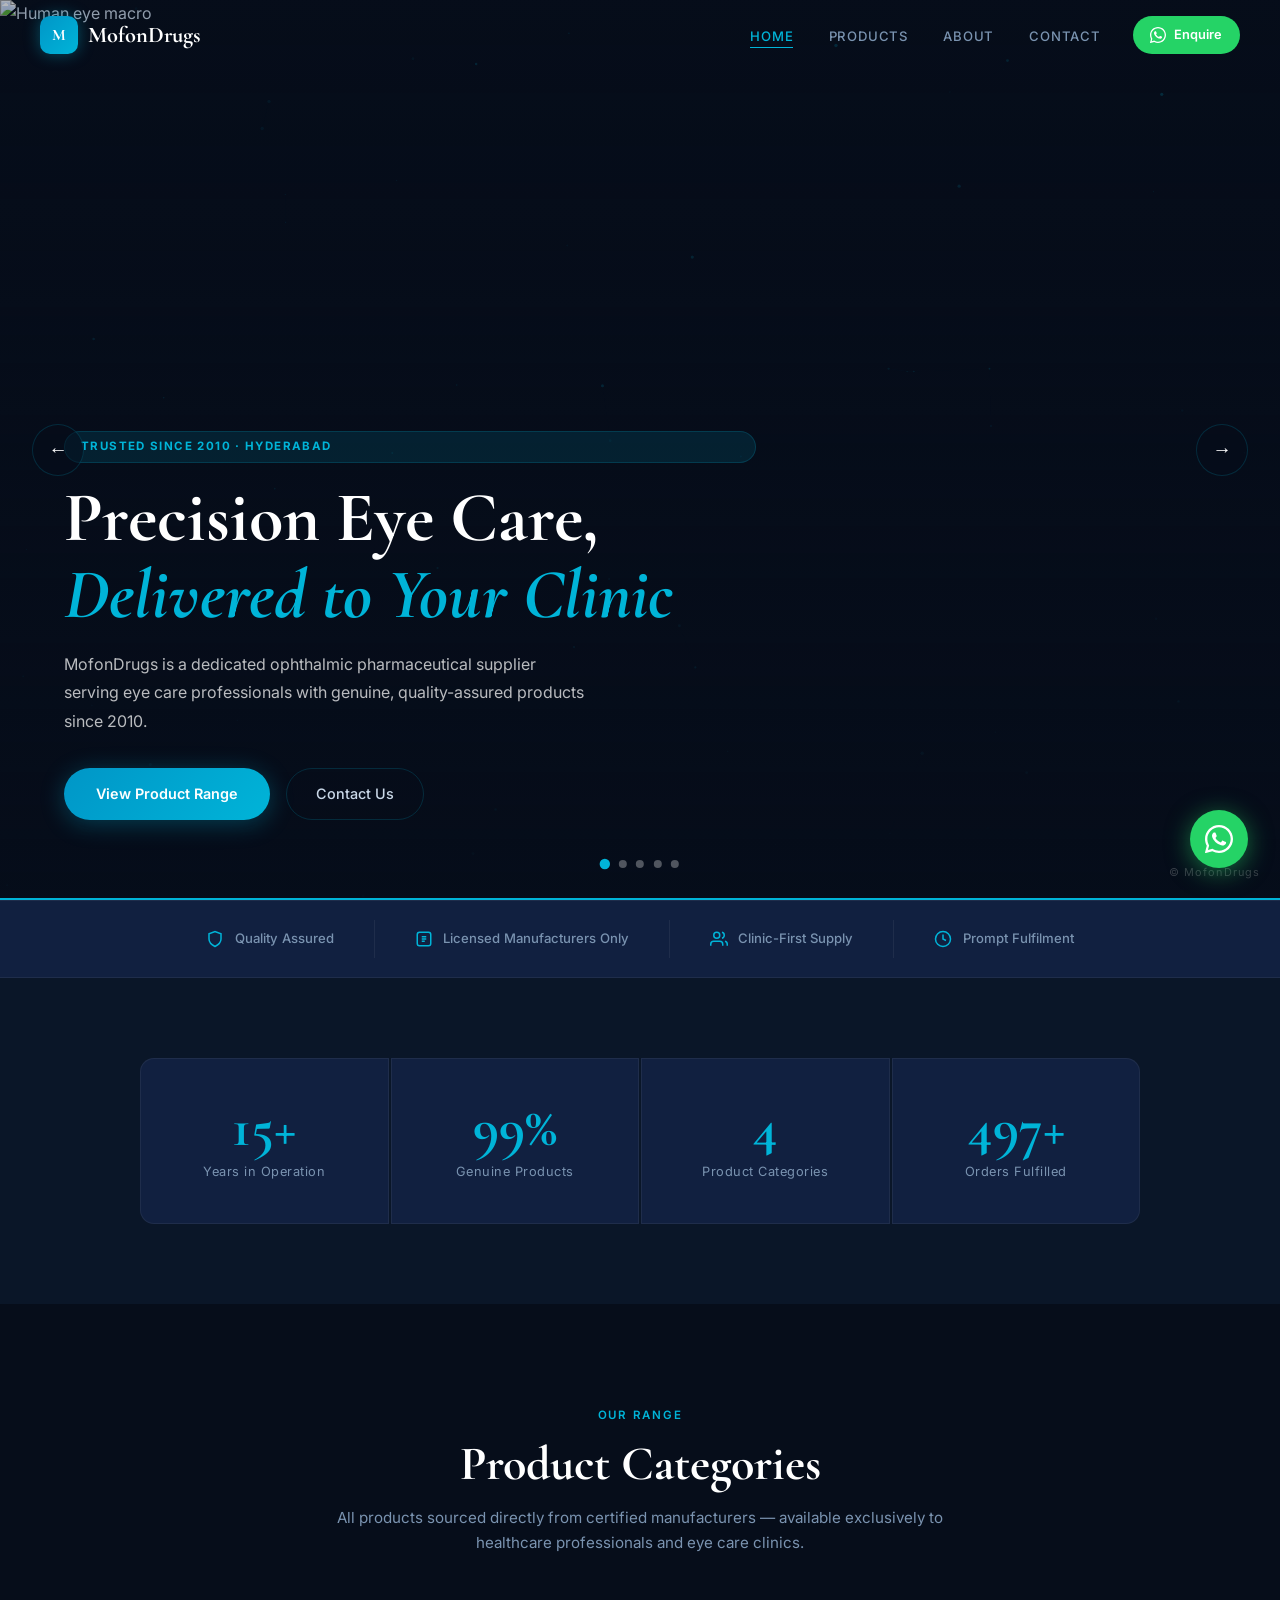
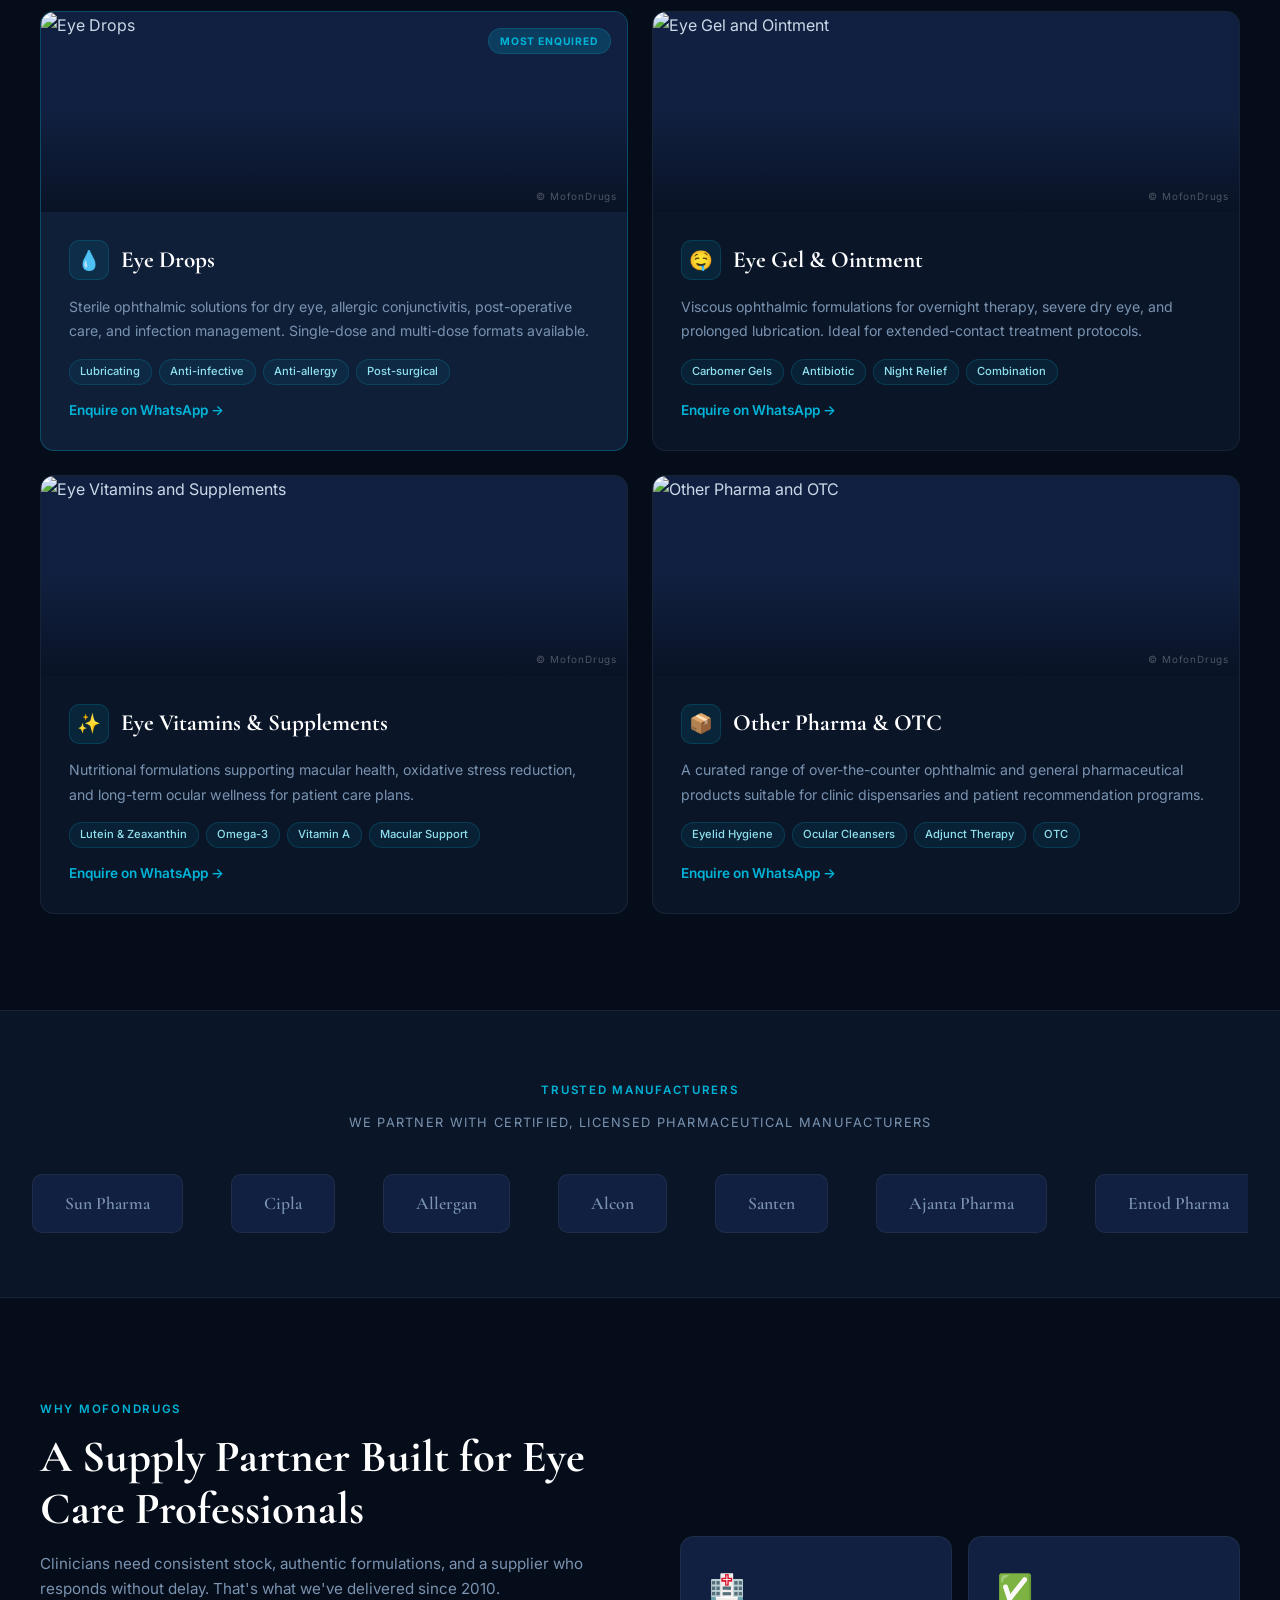
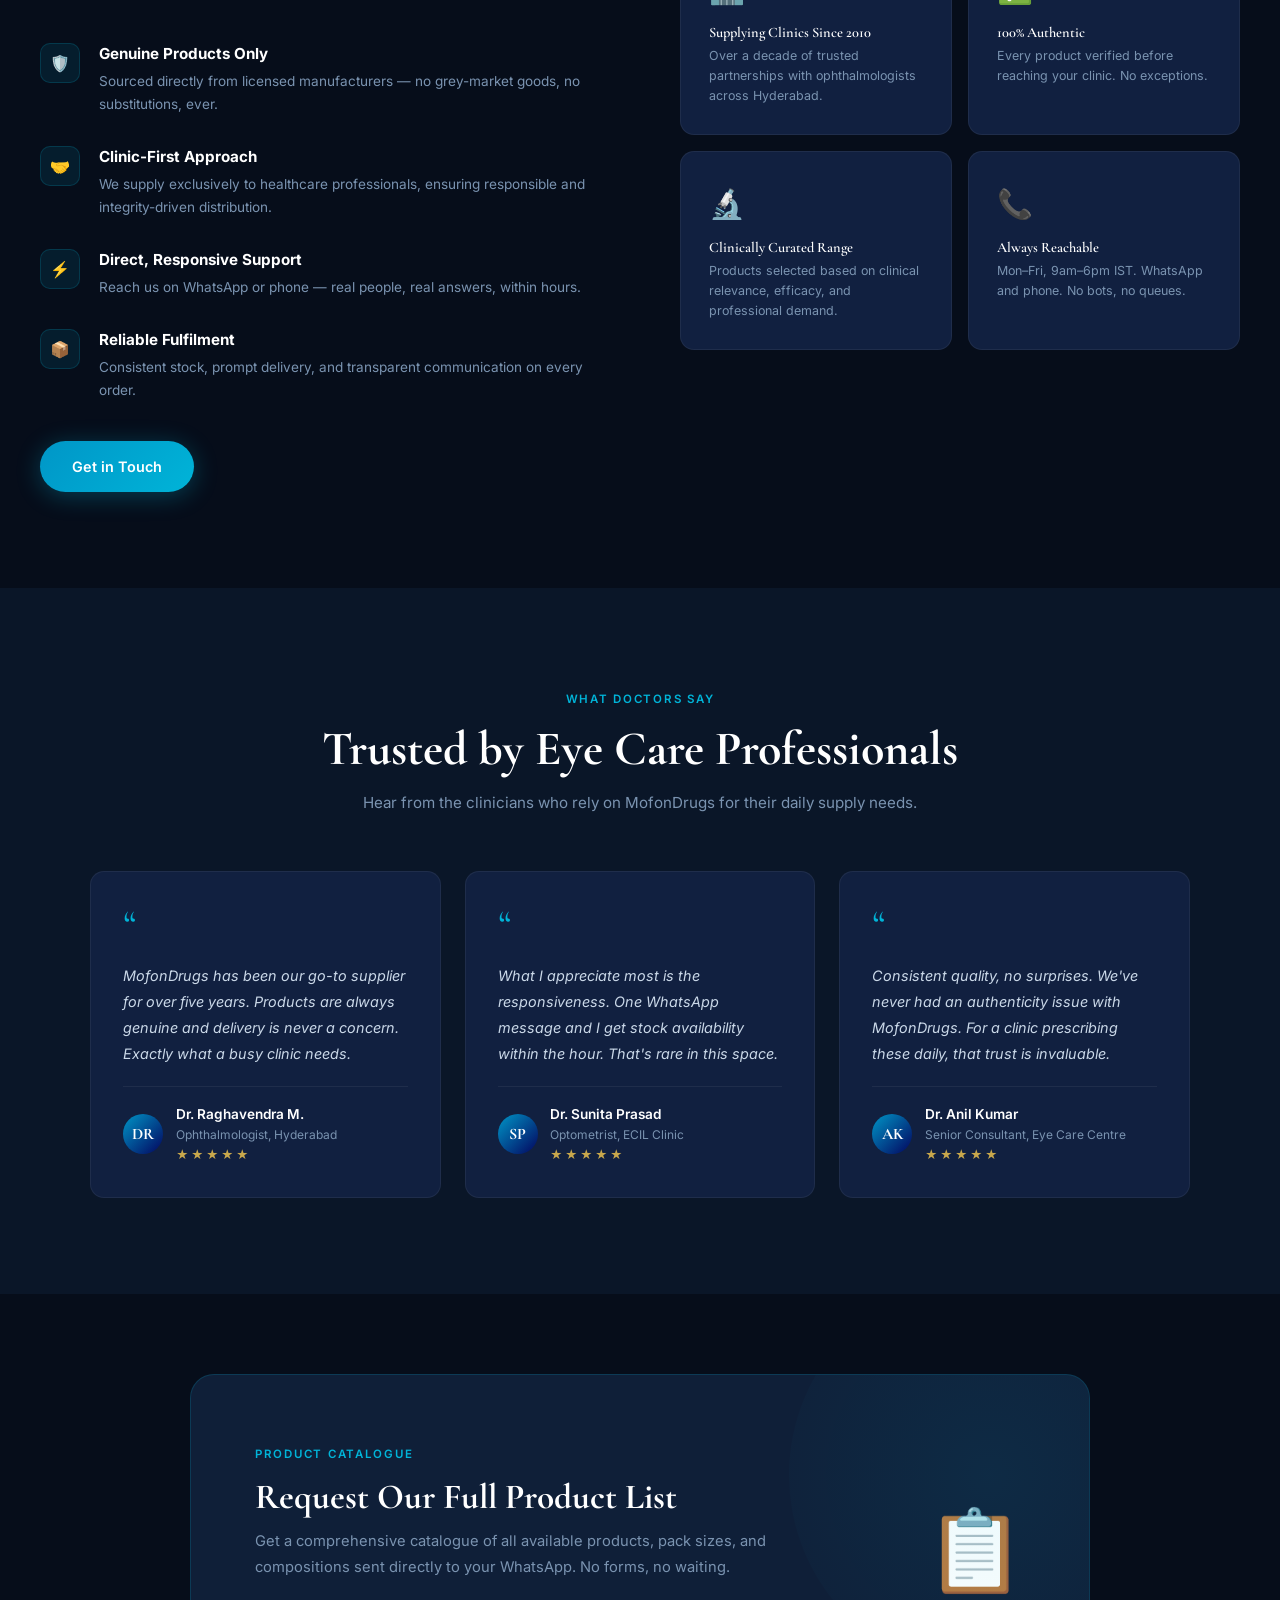
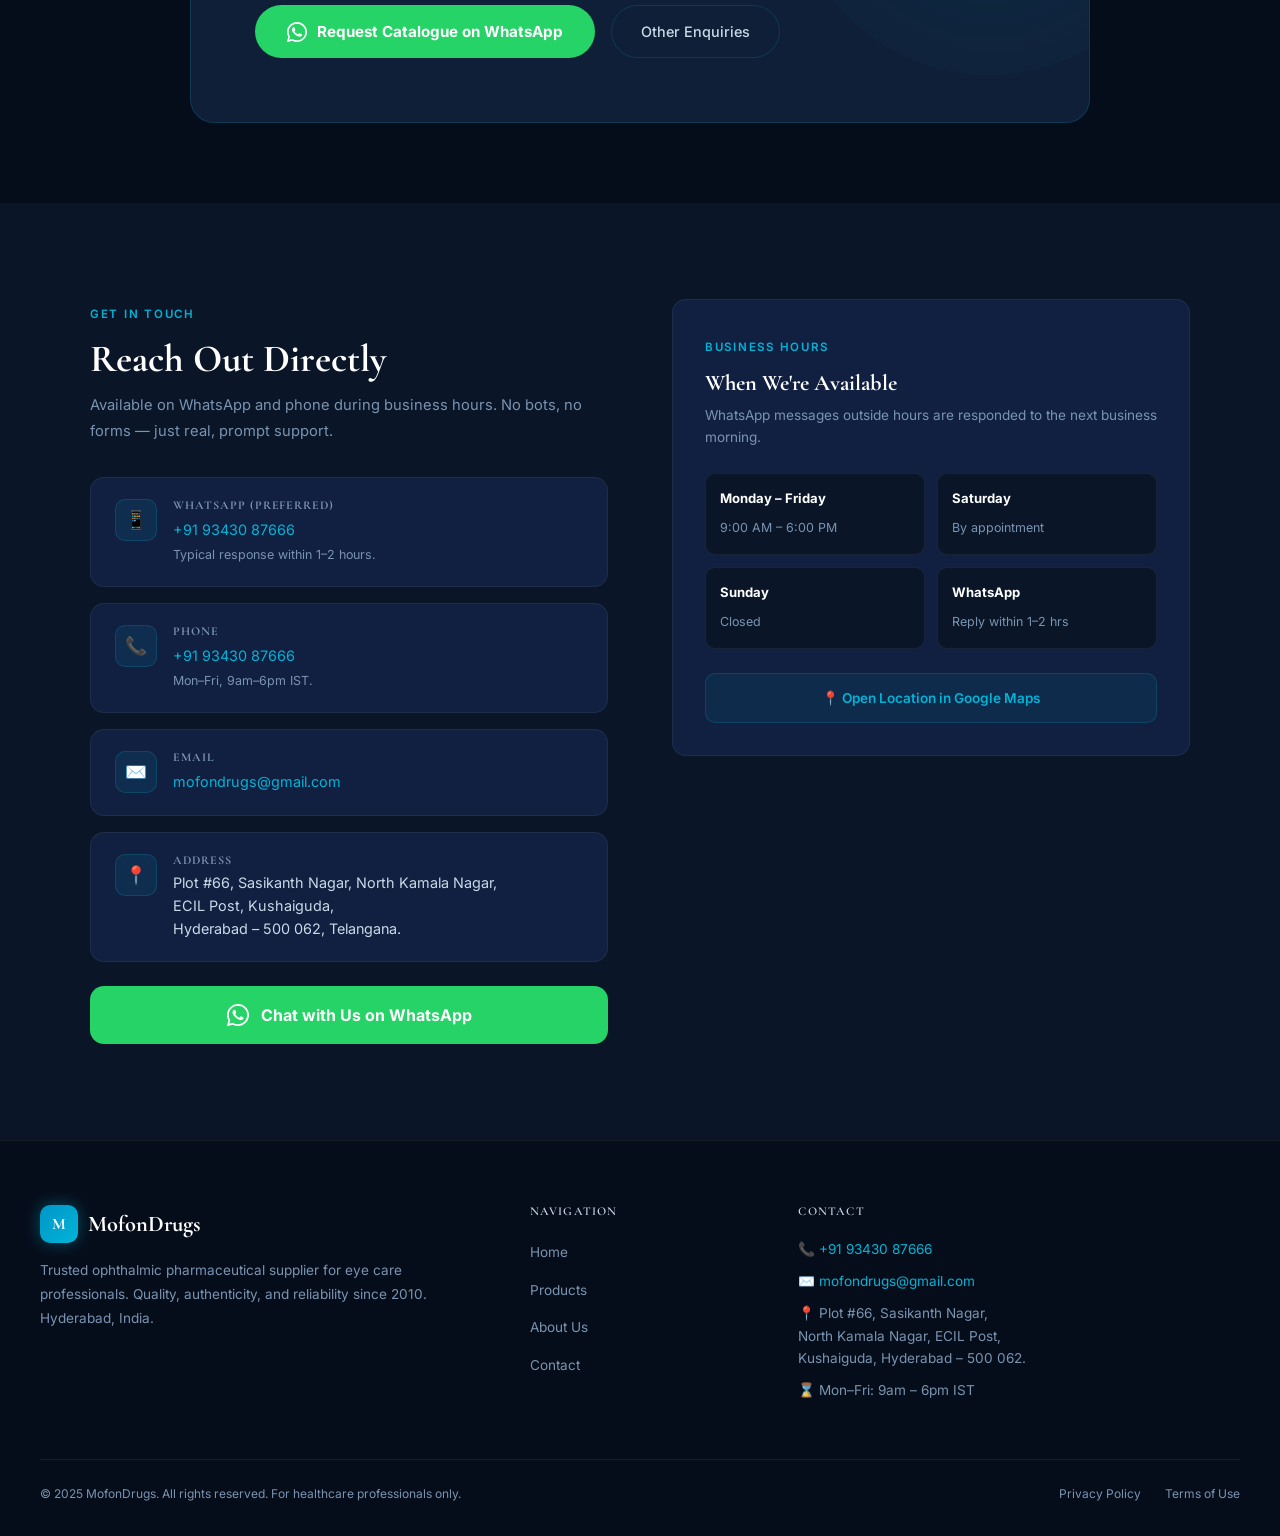
==== index.html @ 8c05f887 "Update index.html" ====
<!DOCTYPE html>
<html lang="en">
<head>
  <meta charset="UTF-8" />
  <meta name="viewport" content="width=device-width, initial-scale=1.0" />
  <meta name="description" content="MofonDrugs – Trusted pharmaceutical supply partner for ophthalmologists and eye care clinics. Eye drops, gels, vitamins & OTC. Hyderabad, India." />
  <meta property="og:title" content="MofonDrugs – Eye Care Pharmaceutical Supplier" />
  <meta property="og:description" content="Trusted supply partner for eye care professionals since 2010. Hyderabad, India." />
  <title>MofonDrugs – Eye Care Pharmaceutical Supplier</title>
  <link rel="preconnect" href="https://fonts.googleapis.com" />
  <link href="https://fonts.googleapis.com/css2?family=Cormorant+Garamond:ital,wght@0,400;0,600;0,700;1,400;1,600&family=Inter:wght@300;400;500;600&display=swap" rel="stylesheet" />
  <style>
    *,*::before,*::after{box-sizing:border-box;margin:0;padding:0}
    :root{
      --bg:#060d1a;--bg2:#0a1628;--bg3:#0f1f38;--surface:#112040;
      --border:rgba(0,180,216,0.18);--border2:rgba(255,255,255,0.06);
      --teal:#00B4D8;--teal2:#0096C7;--aqua:#90E0EF;--gold:#C9A84C;
      --white:#ffffff;--off:#cad8e8;--muted:#7a93b0;--wa:#25D366;--r:14px;
      --glow:0 0 40px rgba(0,180,216,0.18);
    }
    html{scroll-behavior:smooth}
    body{font-family:'Inter',sans-serif;background:var(--bg);color:var(--off);line-height:1.65;overflow-x:hidden;-webkit-user-select:none;-moz-user-select:none;user-select:none}
    h1,h2,h3,h4{font-family:'Cormorant Garamond',serif;line-height:1.15}
    a{text-decoration:none;color:inherit}
    ul{list-style:none}
    img{max-width:100%;display:block;-webkit-user-drag:none;pointer-events:none}
    a,button{pointer-events:auto}

    /* PARTICLES */
    #particles{position:fixed;inset:0;z-index:0;pointer-events:none;opacity:0.45}

    /* NAVBAR */
    .navbar{position:fixed;top:0;left:0;right:0;z-index:100;padding:1rem 2rem;transition:background .4s,border-color .4s}
    .navbar.scrolled{background:rgba(6,13,26,0.94);backdrop-filter:blur(18px);border-bottom:1px solid var(--border)}
    .nav-inner{max-width:1200px;margin:0 auto;display:flex;align-items:center;gap:2rem}
    .logo{display:flex;align-items:center;gap:0.6rem;font-family:'Cormorant Garamond',serif;font-size:1.4rem;font-weight:700;color:var(--white)}
    .logo-mark{width:38px;height:38px;border-radius:10px;background:linear-gradient(135deg,var(--teal2),var(--teal));display:flex;align-items:center;justify-content:center;font-size:1rem;font-weight:700;color:white;box-shadow:0 0 16px rgba(0,180,216,0.4)}
    .nav-links{display:flex;gap:2.2rem;margin-left:auto}
    .nav-links a{font-size:0.82rem;font-weight:500;color:var(--muted);letter-spacing:0.06em;text-transform:uppercase;transition:color .2s;position:relative}
    .nav-links a:hover,.nav-links a.active{color:var(--teal)}
    .nav-links a.active::after{content:'';position:absolute;bottom:-4px;left:0;right:0;height:1px;background:var(--teal)}
    .btn-wa-nav{display:flex;align-items:center;gap:0.5rem;background:var(--wa);color:white;padding:0.5rem 1.1rem;border-radius:50px;font-size:0.8rem;font-weight:600;transition:transform .2s,box-shadow .2s;white-space:nowrap}
    .btn-wa-nav:hover{transform:translateY(-1px);box-shadow:0 4px 16px rgba(37,211,102,0.4)}
    .hamburger{display:none;flex-direction:column;gap:5px;background:none;border:none;cursor:pointer;margin-left:auto}
    .hamburger span{display:block;width:24px;height:1.5px;background:var(--off);transition:.3s}
    .mobile-nav{display:none;position:fixed;inset:0;z-index:99;background:rgba(6,13,26,0.98);backdrop-filter:blur(20px);flex-direction:column;align-items:center;justify-content:center;gap:2.5rem}
    .mobile-nav.open{display:flex}
    .mobile-nav a{font-family:'Cormorant Garamond',serif;font-size:2rem;color:var(--white)}
    .mobile-nav .close-btn{position:absolute;top:1.5rem;right:2rem;font-size:2rem;color:var(--muted);background:none;border:none;cursor:pointer}

    /* CAROUSEL */
    .carousel{position:relative;width:100%;height:100vh;overflow:hidden;z-index:1}
    .carousel-track{display:flex;height:100%;transition:transform 1s cubic-bezier(0.77,0,0.18,1)}
    .carousel-slide{flex:0 0 100%;height:100%;position:relative}
    .carousel-slide img{width:100%;height:100%;object-fit:cover;-webkit-user-drag:none;pointer-events:none;transform:scale(1.08);transition:transform 8s ease}
    .carousel-slide.active img{transform:scale(1)}
    .carousel-slide::after{content:'';position:absolute;inset:0;background:linear-gradient(to bottom,rgba(6,13,26,0.3) 0%,rgba(6,13,26,0.1) 30%,rgba(6,13,26,0.55) 65%,rgba(6,13,26,0.92) 100%)}
    .carousel-slide::before{content:'© MofonDrugs';position:absolute;bottom:18px;right:20px;z-index:3;font-size:0.68rem;color:rgba(255,255,255,0.2);letter-spacing:0.1em;pointer-events:none}
    .slide-content{position:absolute;inset:0;z-index:2;display:flex;flex-direction:column;justify-content:flex-end;padding:5rem 4rem;max-width:820px}
    .slide-tag{display:inline-block;background:rgba(0,180,216,0.12);border:1px solid var(--border);color:var(--teal);font-size:0.72rem;font-weight:700;padding:0.35rem 1rem;border-radius:50px;letter-spacing:0.12em;text-transform:uppercase;margin-bottom:1rem;opacity:0;transform:translateY(20px);transition:opacity .6s .2s ease,transform .6s .2s ease}
    .slide-title{font-family:'Cormorant Garamond',serif;font-size:clamp(2.4rem,5.5vw,4.5rem);color:var(--white);line-height:1.1;margin-bottom:1rem;opacity:0;transform:translateY(24px);transition:opacity .7s .35s ease,transform .7s .35s ease}
    .slide-title em{color:var(--teal);font-style:italic}
    .slide-sub{font-size:1rem;color:rgba(255,255,255,0.72);max-width:520px;line-height:1.8;margin-bottom:2rem;opacity:0;transform:translateY(20px);transition:opacity .7s .5s ease,transform .7s .5s ease}
    .slide-actions{display:flex;gap:1rem;flex-wrap:wrap;opacity:0;transform:translateY(16px);transition:opacity .6s .65s ease,transform .6s .65s ease}
    .carousel-slide.active .slide-tag,.carousel-slide.active .slide-title,.carousel-slide.active .slide-sub,.carousel-slide.active .slide-actions{opacity:1;transform:translateY(0)}
    .carousel-prev,.carousel-next{position:absolute;top:50%;z-index:10;transform:translateY(-50%);width:52px;height:52px;border-radius:50%;background:rgba(6,13,26,0.5);border:1px solid var(--border);color:white;font-size:1.2rem;cursor:pointer;display:flex;align-items:center;justify-content:center;transition:background .2s,border-color .2s}
    .carousel-prev{left:2rem}.carousel-next{right:2rem}
    .carousel-prev:hover,.carousel-next:hover{background:rgba(0,180,216,0.2);border-color:var(--teal)}
    .carousel-dots{position:absolute;bottom:2rem;left:50%;z-index:10;transform:translateX(-50%);display:flex;gap:0.6rem}
    .dot{width:8px;height:8px;border-radius:50%;background:rgba(255,255,255,0.3);border:none;cursor:pointer;transition:background .3s,transform .3s}
    .dot.active{background:var(--teal);transform:scale(1.3)}
    .carousel-progress{position:absolute;bottom:0;left:0;z-index:10;height:2px;background:var(--teal);width:0%}

    /* SHARED */
    section{position:relative;z-index:1}
    .section-tag{display:inline-block;font-size:0.72rem;font-weight:600;letter-spacing:0.15em;text-transform:uppercase;color:var(--teal);margin-bottom:0.8rem}
    .section-header{text-align:center;max-width:640px;margin:0 auto 3.5rem}
    .section-header h2{font-size:clamp(2rem,4vw,3rem);color:var(--white);margin-bottom:0.8rem}
    .section-header p{color:var(--muted);font-size:0.95rem}
    .btn-primary{display:inline-flex;align-items:center;gap:0.5rem;background:linear-gradient(135deg,var(--teal2),var(--teal));color:white;padding:0.85rem 2rem;border-radius:50px;font-weight:600;font-size:0.9rem;transition:transform .2s,box-shadow .2s;box-shadow:0 4px 24px rgba(0,180,216,0.3)}
    .btn-primary:hover{transform:translateY(-2px);box-shadow:0 8px 32px rgba(0,180,216,0.5)}
    .btn-outline{display:inline-flex;align-items:center;gap:0.5rem;border:1px solid var(--border);color:var(--off);padding:0.82rem 1.8rem;border-radius:50px;font-weight:500;font-size:0.9rem;transition:border-color .2s,color .2s,background .2s}
    .btn-outline:hover{border-color:var(--teal);color:var(--teal);background:rgba(0,180,216,0.05)}

    /* TRUST STRIP */
    .trust-strip{background:var(--surface);border-top:1px solid var(--border2);border-bottom:1px solid var(--border2);padding:1.2rem 2rem;display:flex;flex-wrap:wrap;justify-content:center;position:relative;z-index:2}
    .trust-item{display:flex;align-items:center;gap:0.65rem;color:var(--muted);font-size:0.82rem;font-weight:500;padding:0.5rem 2.5rem;border-right:1px solid var(--border2);transition:color .2s}
    .trust-item:last-child{border-right:none}
    .trust-item svg{color:var(--teal);flex-shrink:0}
    .trust-item:hover{color:var(--off)}

    /* STATS */
    .stats-section{padding:5rem 2rem;background:var(--bg2)}
    .stats-inner{max-width:1000px;margin:0 auto;display:grid;grid-template-columns:repeat(4,1fr);gap:2px}
    .stat-card{background:var(--surface);padding:2.5rem 2rem;text-align:center;border:1px solid var(--border2);position:relative;overflow:hidden;transition:border-color .3s}
    .stat-card:first-child{border-radius:var(--r) 0 0 var(--r)}.stat-card:last-child{border-radius:0 var(--r) var(--r) 0}
    .stat-card::before{content:'';position:absolute;top:0;left:0;right:0;height:2px;background:linear-gradient(90deg,transparent,var(--teal),transparent);opacity:0;transition:opacity .3s}
    .stat-card:hover{border-color:var(--border)}.stat-card:hover::before{opacity:1}
    .stat-num{font-family:'Cormorant Garamond',serif;font-size:3.5rem;font-weight:700;color:var(--white);line-height:1;margin-bottom:0.4rem}
    .stat-num span{color:var(--teal)}
    .stat-lbl{font-size:0.8rem;color:var(--muted);letter-spacing:0.04em}

    /* PRODUCTS */
    .products-section{padding:6rem 2rem;background:var(--bg)}
    .products-grid{max-width:1200px;margin:0 auto;display:grid;grid-template-columns:repeat(2,1fr);gap:1.5rem}
    .product-card{background:var(--bg2);border:1px solid var(--border2);border-radius:var(--r);overflow:hidden;display:flex;flex-direction:column;position:relative;transition:border-color .3s,transform .3s,box-shadow .3s}
    .product-card::before{content:'';position:absolute;top:0;left:0;right:0;height:1px;background:linear-gradient(90deg,transparent,var(--teal),transparent);opacity:0;transition:opacity .3s;z-index:1}
    .product-card:hover{border-color:var(--border);transform:translateY(-5px);box-shadow:0 24px 64px rgba(0,0,0,0.5),var(--glow)}
    .product-card:hover::before{opacity:1}
    .product-card.featured{border-color:rgba(0,180,216,0.3);background:var(--bg3)}
    .product-img-wrap{position:relative;width:100%;height:200px;overflow:hidden;background:var(--surface)}
    .product-img-wrap img{width:100%;height:100%;object-fit:cover;transition:transform .5s ease;pointer-events:none;-webkit-user-drag:none}
    .product-card:hover .product-img-wrap img{transform:scale(1.06)}
    .product-img-wrap::after{content:'© MofonDrugs';position:absolute;bottom:8px;right:10px;font-size:0.62rem;color:rgba(255,255,255,0.28);letter-spacing:0.08em;pointer-events:none;z-index:2}
    .product-img-overlay{position:absolute;inset:0;background:linear-gradient(to bottom,transparent 50%,rgba(6,13,26,0.7) 100%);z-index:1}
    .featured-badge{position:absolute;top:1rem;right:1rem;z-index:3;background:rgba(0,180,216,0.2);border:1px solid var(--border);color:var(--teal);font-size:0.65rem;font-weight:700;padding:0.2rem 0.7rem;border-radius:50px;letter-spacing:0.08em;text-transform:uppercase}
    .product-body{padding:1.75rem;display:flex;flex-direction:column;gap:0.9rem;flex:1}
    .product-icon-row{display:flex;align-items:center;gap:0.75rem}
    .product-icon{width:40px;height:40px;border-radius:10px;display:flex;align-items:center;justify-content:center;font-size:1.2rem;background:rgba(0,180,216,0.1);border:1px solid var(--border)}
    .product-card h3{font-size:1.45rem;color:var(--white)}
    .product-body>p{font-size:0.88rem;color:var(--muted);line-height:1.75}
    .product-tags{display:flex;flex-wrap:wrap;gap:0.45rem}
    .tag{background:rgba(0,180,216,0.07);border:1px solid var(--border);color:var(--aqua);font-size:0.7rem;font-weight:500;padding:0.18rem 0.65rem;border-radius:50px}
    .card-cta{display:inline-flex;align-items:center;gap:0.4rem;margin-top:auto;color:var(--teal);font-size:0.85rem;font-weight:600;transition:gap .2s,color .2s}
    .card-cta:hover{gap:0.75rem;color:var(--aqua)}

    /* BRANDS */
    .brands-section{padding:4rem 2rem;background:var(--bg2);border-top:1px solid var(--border2);border-bottom:1px solid var(--border2);overflow:hidden}
    .brands-header{text-align:center;margin-bottom:2.5rem}
    .brands-header p{font-size:0.8rem;color:var(--muted);letter-spacing:0.1em;text-transform:uppercase}
    .brands-track-wrap{overflow:hidden}
    .brands-track{display:flex;gap:3rem;align-items:center;animation:scrollBrands 24s linear infinite;width:max-content}
    .brands-track:hover{animation-play-state:paused}
    .brand-item{background:var(--surface);border:1px solid var(--border2);border-radius:10px;padding:0.9rem 2rem;font-family:'Cormorant Garamond',serif;font-size:1.1rem;font-weight:600;color:var(--muted);white-space:nowrap;transition:color .3s,border-color .3s}
    .brand-item:hover{color:var(--teal);border-color:var(--border)}

    /* WHY */
    .why-section{padding:6rem 2rem;background:var(--bg)}
    .why-inner{max-width:1200px;margin:0 auto;display:grid;grid-template-columns:1fr 1fr;gap:5rem;align-items:center}
    .why-text h2{font-size:clamp(2rem,3.5vw,2.8rem);color:var(--white);margin-bottom:1rem}
    .why-text>p{color:var(--muted);margin-bottom:2.5rem;font-size:0.95rem}
    .why-list{display:flex;flex-direction:column;gap:1.8rem;margin-bottom:2.5rem}
    .why-item{display:flex;gap:1.2rem;align-items:flex-start}
    .why-icon{width:40px;height:40px;border-radius:10px;background:rgba(0,180,216,0.1);border:1px solid var(--border);display:flex;align-items:center;justify-content:center;font-size:1rem;flex-shrink:0;margin-top:2px}
    .why-item strong{display:block;color:var(--white);margin-bottom:0.25rem;font-size:0.95rem}
    .why-item p{font-size:0.85rem;color:var(--muted)}
    .why-visual{display:grid;grid-template-columns:1fr 1fr;gap:1rem}
    .wv-card{background:var(--surface);border:1px solid var(--border2);border-radius:var(--r);padding:1.75rem;transition:border-color .3s,transform .3s}
    .wv-card:hover{border-color:var(--border);transform:translateY(-3px)}
    .wv-card .wv-icon{font-size:1.8rem;margin-bottom:0.75rem}
    .wv-card h4{font-size:0.9rem;color:var(--white);margin-bottom:0.3rem;font-weight:600}
    .wv-card p{font-size:0.78rem;color:var(--muted);line-height:1.6}

    /* TESTIMONIALS */
    .testimonials-section{padding:6rem 2rem;background:var(--bg2)}
    .testimonials-grid{max-width:1100px;margin:0 auto;display:grid;grid-template-columns:repeat(3,1fr);gap:1.5rem}
    .testi-card{background:var(--surface);border:1px solid var(--border2);border-radius:var(--r);padding:2rem;display:flex;flex-direction:column;gap:1.2rem;transition:border-color .3s,transform .3s}
    .testi-card:hover{border-color:var(--border);transform:translateY(-4px)}
    .testi-quote{font-size:2.5rem;color:var(--teal);line-height:1;font-family:'Cormorant Garamond',serif}
    .testi-text{font-size:0.9rem;color:var(--off);line-height:1.8;font-style:italic;flex:1}
    .testi-author{display:flex;align-items:center;gap:0.8rem;padding-top:1rem;border-top:1px solid var(--border2)}
    .testi-avatar{width:40px;height:40px;border-radius:50%;background:linear-gradient(135deg,var(--teal2),#03045E);display:flex;align-items:center;justify-content:center;font-family:'Cormorant Garamond',serif;font-size:1rem;font-weight:700;color:white;flex-shrink:0}
    .testi-name{font-size:0.85rem;font-weight:600;color:var(--white)}
    .testi-role{font-size:0.75rem;color:var(--muted)}
    .testi-stars{color:var(--gold);font-size:0.75rem;letter-spacing:2px}

    /* CATALOGUE */
    .catalogue-section{padding:5rem 2rem;background:var(--bg)}
    .catalogue-inner{max-width:900px;margin:0 auto;background:var(--bg3);border:1px solid var(--border);border-radius:24px;padding:4rem;display:flex;align-items:center;gap:4rem;position:relative;overflow:hidden}
    .catalogue-inner::before{content:'';position:absolute;top:-100px;right:-100px;width:400px;height:400px;border-radius:50%;background:radial-gradient(circle,rgba(0,180,216,0.08),transparent);pointer-events:none}
    .cat-text{flex:1}
    .cat-text h2{font-size:2.2rem;color:var(--white);margin-bottom:0.75rem}
    .cat-text p{color:var(--muted);font-size:0.92rem;line-height:1.75;margin-bottom:1.5rem}
    .cat-actions{display:flex;gap:1rem;flex-wrap:wrap}
    .btn-wa-big{display:inline-flex;align-items:center;gap:0.65rem;background:var(--wa);color:white;padding:0.9rem 2rem;border-radius:50px;font-weight:700;font-size:0.95rem;transition:transform .2s,box-shadow .2s}
    .btn-wa-big:hover{transform:translateY(-2px);box-shadow:0 8px 28px rgba(37,211,102,0.4)}
    .cat-icon{font-size:5rem;flex-shrink:0}

    /* CONTACT */
    .contact-section{padding:6rem 2rem;background:var(--bg2)}
    .contact-inner{max-width:1100px;margin:0 auto;display:grid;grid-template-columns:1fr 1fr;gap:4rem;align-items:start}
    .contact-info h2{font-size:clamp(1.8rem,3vw,2.4rem);color:var(--white);margin-bottom:0.75rem}
    .contact-info>p{color:var(--muted);font-size:0.92rem;margin-bottom:2rem;line-height:1.75}
    .contact-card{background:var(--surface);border:1px solid var(--border2);border-radius:var(--r);padding:1.3rem 1.5rem;display:flex;align-items:flex-start;gap:1rem;margin-bottom:1rem;transition:border-color .3s}
    .contact-card:hover{border-color:var(--border)}
    .cc-icon{width:42px;height:42px;border-radius:10px;background:rgba(0,180,216,0.1);border:1px solid var(--border);display:flex;align-items:center;justify-content:center;font-size:1.1rem;flex-shrink:0}
    .contact-card h4{font-size:0.75rem;color:var(--muted);text-transform:uppercase;letter-spacing:0.08em;margin-bottom:0.2rem}
    .contact-card p,.contact-card a{font-size:0.9rem;color:var(--off);line-height:1.6}
    .contact-card a{color:var(--teal)}
    .contact-card a:hover{color:var(--aqua)}
    .wa-full{display:flex;align-items:center;justify-content:center;gap:0.75rem;background:var(--wa);color:white;padding:1rem 2rem;border-radius:var(--r);font-weight:700;font-size:1rem;margin-top:1.5rem;transition:transform .2s,box-shadow .2s}
    .wa-full:hover{transform:translateY(-2px);box-shadow:0 8px 28px rgba(37,211,102,0.4)}
    .contact-meta{background:var(--surface);border:1px solid var(--border2);border-radius:var(--r);padding:2rem}
    .contact-meta h3{font-size:1.4rem;color:var(--white);margin-bottom:0.5rem}
    .contact-meta>p{color:var(--muted);font-size:0.85rem;margin-bottom:1.5rem}
    .hours-grid{display:grid;grid-template-columns:1fr 1fr;gap:0.75rem;margin-bottom:1.5rem}
    .hour-card{background:var(--bg2);border:1px solid var(--border2);border-radius:10px;padding:0.9rem}
    .hour-card strong{display:block;color:var(--white);font-size:0.82rem;margin-bottom:0.2rem}
    .hour-card span{color:var(--muted);font-size:0.78rem}
    .map-btn{display:flex;align-items:center;justify-content:center;gap:0.5rem;background:rgba(0,180,216,0.08);border:1px solid var(--border);color:var(--teal);padding:0.8rem;border-radius:10px;font-size:0.85rem;font-weight:600;transition:background .2s}
    .map-btn:hover{background:rgba(0,180,216,0.15)}

    /* FOOTER */
    .footer{background:var(--bg);border-top:1px solid var(--border2);padding:4rem 2rem 2rem}
    .footer-inner{max-width:1200px;margin:0 auto;display:grid;grid-template-columns:2fr 1fr 2fr;gap:3rem;padding-bottom:3rem;border-bottom:1px solid var(--border2)}
    .footer-brand .logo{margin-bottom:1rem;display:inline-flex}
    .footer-brand p{font-size:0.85rem;color:var(--muted);line-height:1.75}
    .footer h4{font-size:0.75rem;font-weight:600;color:var(--off);text-transform:uppercase;letter-spacing:0.1em;margin-bottom:1.2rem}
    .footer-links ul{display:flex;flex-direction:column;gap:0.7rem}
    .footer-links a{font-size:0.85rem;color:var(--muted);transition:color .2s}
    .footer-links a:hover{color:var(--teal)}
    .footer-contact p{font-size:0.85rem;color:var(--muted);margin-bottom:0.6rem;line-height:1.65}
    .footer-contact a{color:var(--teal)}
    .footer-contact a:hover{color:var(--aqua)}
    .footer-bottom{max-width:1200px;margin:0 auto;padding-top:1.5rem;display:flex;justify-content:space-between;align-items:center;gap:1rem;flex-wrap:wrap}
    .footer-bottom p{font-size:0.75rem;color:var(--muted)}
    .footer-bottom a{color:var(--muted);font-size:0.75rem;transition:color .2s}
    .footer-bottom a:hover{color:var(--teal)}

    /* FLOAT WA */
    .float-wa{position:fixed;bottom:2rem;right:2rem;z-index:200;width:58px;height:58px;border-radius:50%;background:var(--wa);display:flex;align-items:center;justify-content:center;box-shadow:0 4px 24px rgba(37,211,102,0.5);transition:transform .25s;animation:waPulse 3s ease-in-out infinite}
    .float-wa:hover{transform:scale(1.12);animation:none;box-shadow:0 8px 32px rgba(37,211,102,0.6)}

    /* REVEAL */
    .reveal{opacity:0;transform:translateY(32px);transition:opacity .7s ease,transform .7s ease}
    .reveal.visible{opacity:1;transform:translateY(0)}
    .reveal-delay-1{transition-delay:.1s}.reveal-delay-2{transition-delay:.2s}.reveal-delay-3{transition-delay:.3s}

    /* KEYFRAMES */
    @keyframes scrollBrands{from{transform:translateX(0)}to{transform:translateX(-50%)}}
    @keyframes waPulse{0%,100%{box-shadow:0 4px 24px rgba(37,211,102,0.5)}50%{box-shadow:0 4px 40px rgba(37,211,102,0.8),0 0 0 12px rgba(37,211,102,0.1)}}

    /* RESPONSIVE */
    @media(max-width:1000px){
      .why-inner{grid-template-columns:1fr;gap:3rem}
      .why-visual{grid-template-columns:1fr 1fr}
      .testimonials-grid{grid-template-columns:1fr 1fr}
      .contact-inner{grid-template-columns:1fr;gap:2.5rem}
      .footer-inner{grid-template-columns:1fr 1fr;gap:2rem}
      .catalogue-inner{flex-direction:column;gap:2rem;text-align:center;padding:2.5rem}
      .cat-actions{justify-content:center}
      .cat-icon{display:none}
    }
    @media(max-width:700px){
      .nav-links,.btn-wa-nav{display:none}
      .hamburger{display:flex}
      .stats-inner{grid-template-columns:1fr 1fr}
      .stat-card:first-child{border-radius:var(--r) 0 0 0}
      .stat-card:last-child{border-radius:0 0 var(--r) 0}
      .products-grid{grid-template-columns:1fr}
      .testimonials-grid{grid-template-columns:1fr}
      .why-visual{grid-template-columns:1fr}
      .footer-inner{grid-template-columns:1fr}
      .trust-item{border-right:none;padding:0.5rem 1rem}
      .footer-bottom{flex-direction:column;text-align:center}
      .slide-content{padding:3rem 1.5rem}
      .carousel-prev{left:0.75rem}.carousel-next{right:0.75rem}
    }
  </style>
</head>
<body>

<canvas id="particles"></canvas>

<div class="mobile-nav" id="mobileNav">
  <button class="close-btn" id="closeNav">&#10005;</button>
  <a href="#home" onclick="closeMobileNav()">Home</a>
  <a href="#products" onclick="closeMobileNav()">Products</a>
  <a href="#about" onclick="closeMobileNav()">About</a>
  <a href="#contact" onclick="closeMobileNav()">Contact</a>
  <a href="https://wa.me/919343087666" target="_blank" style="color:var(--wa)">WhatsApp Us</a>
</div>

<nav class="navbar" id="navbar">
  <div class="nav-inner">
    <a class="logo" href="#home">
      <span class="logo-mark">M</span>MofonDrugs
    </a>
    <ul class="nav-links">
      <li><a href="#home" class="active">Home</a></li>
      <li><a href="#products">Products</a></li>
      <li><a href="#about">About</a></li>
      <li><a href="#contact">Contact</a></li>
    </ul>
    <a class="btn-wa-nav" href="https://wa.me/919343087666?text=Hello%20MofonDrugs%2C%20I%20would%20like%20to%20enquire." target="_blank">
      <svg width="16" height="16" viewBox="0 0 24 24" fill="currentColor"><path d="M17.472 14.382c-.297-.149-1.758-.867-2.03-.967-.273-.099-.471-.148-.67.15-.197.297-.767.966-.94 1.164-.173.199-.347.223-.644.075-.297-.15-1.255-.463-2.39-1.475-.883-.788-1.48-1.761-1.653-2.059-.173-.297-.018-.458.13-.606.134-.133.298-.347.446-.52.149-.174.198-.298.298-.497.099-.198.05-.371-.025-.52-.075-.149-.669-1.612-.916-2.207-.242-.579-.487-.5-.669-.51-.173-.008-.371-.01-.57-.01-.198 0-.52.074-.792.372-.272.297-1.04 1.016-1.04 2.479 0 1.462 1.065 2.875 1.213 3.074.149.198 2.096 3.2 5.077 4.487.709.306 1.262.489 1.694.625.712.227 1.36.195 1.871.118.571-.085 1.758-.719 2.006-1.413.248-.694.248-1.289.173-1.413-.074-.124-.272-.198-.57-.347z"/><path d="M12 0C5.373 0 0 5.373 0 12c0 2.123.556 4.116 1.529 5.845L.057 23.428a.5.5 0 0 0 .614.614l5.638-1.476A11.946 11.946 0 0 0 12 24c6.627 0 12-5.373 12-12S18.627 0 12 0zm0 22c-1.907 0-3.693-.513-5.228-1.407l-.374-.22-3.882 1.016 1.034-3.794-.242-.389A9.956 9.956 0 0 1 2 12C2 6.477 6.477 2 12 2s10 4.477 10 10-4.477 10-10 10z"/></svg>
      Enquire
    </a>
    <button class="hamburger" id="hamburger"><span></span><span></span><span></span></button>
  </div>
</nav>

<!-- HERO CAROUSEL -->
<section class="carousel" id="home">
  <div class="carousel-track" id="carouselTrack">
    <div class="carousel-slide active">
      <img src="assets/images/slide1.jpg" alt="Human eye macro" draggable="false"/>
      <div class="slide-content">
        <span class="slide-tag">Trusted Since 2010 &middot; Hyderabad</span>
        <h1 class="slide-title">Precision Eye Care,<br/><em>Delivered to Your Clinic</em></h1>
        <p class="slide-sub">MofonDrugs is a dedicated ophthalmic pharmaceutical supplier serving eye care professionals with genuine, quality-assured products since 2010.</p>
        <div class="slide-actions">
          <a href="#products" class="btn-primary">View Product Range</a>
          <a href="#contact" class="btn-outline">Contact Us</a>
        </div>
      </div>
    </div>
    <div class="carousel-slide">
      <img src="assets/images/slide2.jpg" alt="Ophthalmologist eye examination" draggable="false"/>
      <div class="slide-content">
        <span class="slide-tag">For Healthcare Professionals</span>
        <h1 class="slide-title">Supplying <em>Clinics</em><br/>That Demand Quality</h1>
        <p class="slide-sub">We supply exclusively to ophthalmologists, optometrists, and eye care clinics — ensuring responsible, integrity-driven distribution at every step.</p>
        <div class="slide-actions">
          <a href="#about" class="btn-primary">Why MofonDrugs</a>
          <a href="https://wa.me/919343087666?text=Hello%20MofonDrugs%2C%20I%20would%20like%20to%20enquire." target="_blank" class="btn-outline">WhatsApp Us</a>
        </div>
      </div>
    </div>
    <div class="carousel-slide">
      <img src="assets/images/slide3.jpg" alt="Eye drops being applied" draggable="false"/>
      <div class="slide-content">
        <span class="slide-tag">Product Category</span>
        <h1 class="slide-title">Sterile <em>Eye Drops</em><br/>for Every Protocol</h1>
        <p class="slide-sub">Lubricating, anti-infective, anti-allergy, and post-surgical drops — single-dose and multi-dose formats for clinic dispensaries.</p>
        <div class="slide-actions">
          <a href="https://wa.me/919343087666?text=I%20would%20like%20to%20enquire%20about%20Eye%20Drops." target="_blank" class="btn-primary">Enquire on WhatsApp</a>
          <a href="#products" class="btn-outline">All Products</a>
        </div>
      </div>
    </div>
    <div class="carousel-slide">
      <img src="assets/images/slide4.jpg" alt="Eye gel and ointment" draggable="false"/>
      <div class="slide-content">
        <span class="slide-tag">Product Category</span>
        <h1 class="slide-title">Eye Gels &amp;<br/><em>Therapeutic Ointments</em></h1>
        <p class="slide-sub">Viscous ophthalmic formulations for overnight therapy, severe dry eye, and prolonged lubrication — clinically proven, genuinely sourced.</p>
        <div class="slide-actions">
          <a href="https://wa.me/919343087666?text=I%20would%20like%20to%20enquire%20about%20Eye%20Gel." target="_blank" class="btn-primary">Enquire on WhatsApp</a>
          <a href="#products" class="btn-outline">All Products</a>
        </div>
      </div>
    </div>
    <div class="carousel-slide">
      <img src="assets/images/slide5.jpg" alt="Eye vitamins and supplements" draggable="false"/>
      <div class="slide-content">
        <span class="slide-tag">Product Category</span>
        <h1 class="slide-title">Ocular Vitamins &amp;<br/><em>Macular Supplements</em></h1>
        <p class="slide-sub">Lutein, Zeaxanthin, Omega-3, and antioxidant complexes for long-term eye health and macular support in your patient care plans.</p>
        <div class="slide-actions">
          <a href="https://wa.me/919343087666?text=I%20would%20like%20to%20enquire%20about%20Eye%20Vitamins." target="_blank" class="btn-primary">Enquire on WhatsApp</a>
          <a href="#products" class="btn-outline">All Products</a>
        </div>
      </div>
    </div>
  </div>
  <button class="carousel-prev" id="prevBtn">&#8592;</button>
  <button class="carousel-next" id="nextBtn">&#8594;</button>
  <div class="carousel-dots" id="carouselDots"></div>
  <div class="carousel-progress" id="carouselProgress"></div>
</section>

<!-- TRUST STRIP -->
<div class="trust-strip">
  <div class="trust-item">
    <svg width="18" height="18" viewBox="0 0 24 24" fill="none" stroke="currentColor" stroke-width="2"><path d="M12 22s8-4 8-10V5l-8-3-8 3v7c0 6 8 10 8 10z"/></svg>Quality Assured
  </div>
  <div class="trust-item">
    <svg width="18" height="18" viewBox="0 0 24 24" fill="none" stroke="currentColor" stroke-width="2"><rect x="3" y="3" width="18" height="18" rx="3"/><path d="M9 9h6M9 12h6M9 15h4"/></svg>Licensed Manufacturers Only
  </div>
  <div class="trust-item">
    <svg width="18" height="18" viewBox="0 0 24 24" fill="none" stroke="currentColor" stroke-width="2"><path d="M17 21v-2a4 4 0 0 0-4-4H5a4 4 0 0 0-4 4v2"/><circle cx="9" cy="7" r="4"/><path d="M23 21v-2a4 4 0 0 0-3-3.87"/><path d="M16 3.13a4 4 0 0 1 0 7.75"/></svg>Clinic-First Supply
  </div>
  <div class="trust-item">
    <svg width="18" height="18" viewBox="0 0 24 24" fill="none" stroke="currentColor" stroke-width="2"><circle cx="12" cy="12" r="10"/><polyline points="12 6 12 12 16 14"/></svg>Prompt Fulfilment
  </div>
</div>

<!-- STATS -->
<section class="stats-section" id="stats">
  <div class="stats-inner">
    <div class="stat-card reveal"><div class="stat-num"><span class="counter" data-target="15">0</span><span>+</span></div><div class="stat-lbl">Years in Operation</div></div>
    <div class="stat-card reveal reveal-delay-1"><div class="stat-num"><span class="counter" data-target="100">0</span><span>%</span></div><div class="stat-lbl">Genuine Products</div></div>
    <div class="stat-card reveal reveal-delay-2"><div class="stat-num"><span class="counter" data-target="4">0</span></div><div class="stat-lbl">Product Categories</div></div>
    <div class="stat-card reveal reveal-delay-3"><div class="stat-num"><span class="counter" data-target="500">0</span><span>+</span></div><div class="stat-lbl">Orders Fulfilled</div></div>
  </div>
</section>

<!-- PRODUCTS -->
<section class="products-section" id="products">
  <div style="max-width:1200px;margin:0 auto">
    <div class="section-header reveal">
      <span class="section-tag">Our Range</span>
      <h2>Product Categories</h2>
      <p>All products sourced directly from certified manufacturers — available exclusively to healthcare professionals and eye care clinics.</p>
    </div>
    <div class="products-grid">
      <div class="product-card featured reveal">
        <div class="product-img-wrap">
          <img src="assets/images/1.jpg" alt="Eye Drops" draggable="false"/>
          <div class="product-img-overlay"></div>
          <div class="featured-badge">Most Enquired</div>
        </div>
        <div class="product-body">
          <div class="product-icon-row"><div class="product-icon">&#128167;</div><h3>Eye Drops</h3></div>
          <p>Sterile ophthalmic solutions for dry eye, allergic conjunctivitis, post-operative care, and infection management. Single-dose and multi-dose formats available.</p>
          <div class="product-tags"><span class="tag">Lubricating</span><span class="tag">Anti-infective</span><span class="tag">Anti-allergy</span><span class="tag">Post-surgical</span></div>
          <a href="https://wa.me/919343087666?text=I%20would%20like%20to%20enquire%20about%20Eye%20Drops." target="_blank" class="card-cta">Enquire on WhatsApp &#8594;</a>
        </div>
      </div>
      <div class="product-card reveal reveal-delay-1">
        <div class="product-img-wrap">
          <img src="assets/images/2.jpg" alt="Eye Gel and Ointment" draggable="false"/>
          <div class="product-img-overlay"></div>
        </div>
        <div class="product-body">
          <div class="product-icon-row"><div class="product-icon">&#129316;</div><h3>Eye Gel &amp; Ointment</h3></div>
          <p>Viscous ophthalmic formulations for overnight therapy, severe dry eye, and prolonged lubrication. Ideal for extended-contact treatment protocols.</p>
          <div class="product-tags"><span class="tag">Carbomer Gels</span><span class="tag">Antibiotic</span><span class="tag">Night Relief</span><span class="tag">Combination</span></div>
          <a href="https://wa.me/919343087666?text=I%20would%20like%20to%20enquire%20about%20Eye%20Gel." target="_blank" class="card-cta">Enquire on WhatsApp &#8594;</a>
        </div>
      </div>
      <div class="product-card reveal reveal-delay-2">
        <div class="product-img-wrap">
          <img src="assets/images/3.jpg" alt="Eye Vitamins and Supplements" draggable="false"/>
          <div class="product-img-overlay"></div>
        </div>
        <div class="product-body">
          <div class="product-icon-row"><div class="product-icon">&#10024;</div><h3>Eye Vitamins &amp; Supplements</h3></div>
          <p>Nutritional formulations supporting macular health, oxidative stress reduction, and long-term ocular wellness for patient care plans.</p>
          <div class="product-tags"><span class="tag">Lutein &amp; Zeaxanthin</span><span class="tag">Omega-3</span><span class="tag">Vitamin A</span><span class="tag">Macular Support</span></div>
          <a href="https://wa.me/919343087666?text=I%20would%20like%20to%20enquire%20about%20Eye%20Vitamins." target="_blank" class="card-cta">Enquire on WhatsApp &#8594;</a>
        </div>
      </div>
      <div class="product-card reveal reveal-delay-3">
        <div class="product-img-wrap">
          <img src="assets/images/4.jpg" alt="Other Pharma and OTC" draggable="false"/>
          <div class="product-img-overlay"></div>
        </div>
        <div class="product-body">
          <div class="product-icon-row"><div class="product-icon">&#128230;</div><h3>Other Pharma &amp; OTC</h3></div>
          <p>A curated range of over-the-counter ophthalmic and general pharmaceutical products suitable for clinic dispensaries and patient recommendation programs.</p>
          <div class="product-tags"><span class="tag">Eyelid Hygiene</span><span class="tag">Ocular Cleansers</span><span class="tag">Adjunct Therapy</span><span class="tag">OTC</span></div>
          <a href="https://wa.me/919343087666?text=I%20would%20like%20to%20enquire%20about%20OTC%20products." target="_blank" class="card-cta">Enquire on WhatsApp &#8594;</a>
        </div>
      </div>
    </div>
  </div>
</section>

<!-- BRANDS -->
<section class="brands-section">
  <div class="brands-header reveal">
    <span class="section-tag">Trusted Manufacturers</span>
    <p>We partner with certified, licensed pharmaceutical manufacturers</p>
  </div>
  <div class="brands-track-wrap">
    <div class="brands-track">
      <div class="brand-item">Sun Pharma</div><div class="brand-item">Cipla</div>
      <div class="brand-item">Allergan</div><div class="brand-item">Alcon</div>
      <div class="brand-item">Santen</div><div class="brand-item">Ajanta Pharma</div>
      <div class="brand-item">Entod Pharma</div><div class="brand-item">FDC Limited</div>
      <div class="brand-item">Sun Pharma</div><div class="brand-item">Cipla</div>
      <div class="brand-item">Allergan</div><div class="brand-item">Alcon</div>
      <div class="brand-item">Santen</div><div class="brand-item">Ajanta Pharma</div>
      <div class="brand-item">Entod Pharma</div><div class="brand-item">FDC Limited</div>
    </div>
  </div>
</section>

<!-- WHY US -->
<section class="why-section" id="about">
  <div class="why-inner">
    <div class="why-text reveal">
      <span class="section-tag">Why MofonDrugs</span>
      <h2>A Supply Partner Built for Eye Care Professionals</h2>
      <p>Clinicians need consistent stock, authentic formulations, and a supplier who responds without delay. That's what we've delivered since 2010.</p>
      <div class="why-list">
        <div class="why-item"><div class="why-icon">&#128737;&#65039;</div><div><strong>Genuine Products Only</strong><p>Sourced directly from licensed manufacturers — no grey-market goods, no substitutions, ever.</p></div></div>
        <div class="why-item"><div class="why-icon">&#129309;</div><div><strong>Clinic-First Approach</strong><p>We supply exclusively to healthcare professionals, ensuring responsible and integrity-driven distribution.</p></div></div>
        <div class="why-item"><div class="why-icon">&#9889;</div><div><strong>Direct, Responsive Support</strong><p>Reach us on WhatsApp or phone — real people, real answers, within hours.</p></div></div>
        <div class="why-item"><div class="why-icon">&#128230;</div><div><strong>Reliable Fulfilment</strong><p>Consistent stock, prompt delivery, and transparent communication on every order.</p></div></div>
      </div>
      <a href="#contact" class="btn-primary">Get in Touch</a>
    </div>
    <div class="why-visual reveal reveal-delay-2">
      <div class="wv-card"><div class="wv-icon">&#127973;&#65039;</div><h4>Supplying Clinics Since 2010</h4><p>Over a decade of trusted partnerships with ophthalmologists across Hyderabad.</p></div>
      <div class="wv-card"><div class="wv-icon">&#9989;</div><h4>100% Authentic</h4><p>Every product verified before reaching your clinic. No exceptions.</p></div>
      <div class="wv-card"><div class="wv-icon">&#128300;</div><h4>Clinically Curated Range</h4><p>Products selected based on clinical relevance, efficacy, and professional demand.</p></div>
      <div class="wv-card"><div class="wv-icon">&#128222;</div><h4>Always Reachable</h4><p>Mon&#8211;Fri, 9am&#8211;6pm IST. WhatsApp and phone. No bots, no queues.</p></div>
    </div>
  </div>
</section>

<!-- TESTIMONIALS -->
<section class="testimonials-section">
  <div style="max-width:1100px;margin:0 auto">
    <div class="section-header reveal">
      <span class="section-tag">What Doctors Say</span>
      <h2>Trusted by Eye Care Professionals</h2>
      <p>Hear from the clinicians who rely on MofonDrugs for their daily supply needs.</p>
    </div>
    <div class="testimonials-grid">
      <div class="testi-card reveal">
        <div class="testi-quote">&#8220;</div>
        <p class="testi-text">MofonDrugs has been our go-to supplier for over five years. Products are always genuine and delivery is never a concern. Exactly what a busy clinic needs.</p>
        <div class="testi-author"><div class="testi-avatar">DR</div><div><div class="testi-name">Dr. Raghavendra M.</div><div class="testi-role">Ophthalmologist, Hyderabad</div><div class="testi-stars">&#9733;&#9733;&#9733;&#9733;&#9733;</div></div></div>
      </div>
      <div class="testi-card reveal reveal-delay-1">
        <div class="testi-quote">&#8220;</div>
        <p class="testi-text">What I appreciate most is the responsiveness. One WhatsApp message and I get stock availability within the hour. That's rare in this space.</p>
        <div class="testi-author"><div class="testi-avatar">SP</div><div><div class="testi-name">Dr. Sunita Prasad</div><div class="testi-role">Optometrist, ECIL Clinic</div><div class="testi-stars">&#9733;&#9733;&#9733;&#9733;&#9733;</div></div></div>
      </div>
      <div class="testi-card reveal reveal-delay-2">
        <div class="testi-quote">&#8220;</div>
        <p class="testi-text">Consistent quality, no surprises. We've never had an authenticity issue with MofonDrugs. For a clinic prescribing these daily, that trust is invaluable.</p>
        <div class="testi-author"><div class="testi-avatar">AK</div><div><div class="testi-name">Dr. Anil Kumar</div><div class="testi-role">Senior Consultant, Eye Care Centre</div><div class="testi-stars">&#9733;&#9733;&#9733;&#9733;&#9733;</div></div></div>
      </div>
    </div>
  </div>
</section>

<!-- CATALOGUE CTA -->
<section class="catalogue-section">
  <div class="catalogue-inner reveal">
    <div class="cat-text">
      <span class="section-tag">Product Catalogue</span>
      <h2>Request Our Full Product List</h2>
      <p>Get a comprehensive catalogue of all available products, pack sizes, and compositions sent directly to your WhatsApp. No forms, no waiting.</p>
      <div class="cat-actions">
        <a href="https://wa.me/919343087666?text=Hello%20MofonDrugs%2C%20please%20share%20your%20full%20product%20catalogue." target="_blank" class="btn-wa-big">
          <svg width="20" height="20" viewBox="0 0 24 24" fill="currentColor"><path d="M17.472 14.382c-.297-.149-1.758-.867-2.03-.967-.273-.099-.471-.148-.67.15-.197.297-.767.966-.94 1.164-.173.199-.347.223-.644.075-.297-.15-1.255-.463-2.39-1.475-.883-.788-1.48-1.761-1.653-2.059-.173-.297-.018-.458.13-.606.134-.133.298-.347.446-.52.149-.174.198-.298.298-.497.099-.198.05-.371-.025-.52-.075-.149-.669-1.612-.916-2.207-.242-.579-.487-.5-.669-.51-.173-.008-.371-.01-.57-.01-.198 0-.52.074-.792.372-.272.297-1.04 1.016-1.04 2.479 0 1.462 1.065 2.875 1.213 3.074.149.198 2.096 3.2 5.077 4.487.709.306 1.262.489 1.694.625.712.227 1.36.195 1.871.118.571-.085 1.758-.719 2.006-1.413.248-.694.248-1.289.173-1.413-.074-.124-.272-.198-.57-.347z"/><path d="M12 0C5.373 0 0 5.373 0 12c0 2.123.556 4.116 1.529 5.845L.057 23.428a.5.5 0 0 0 .614.614l5.638-1.476A11.946 11.946 0 0 0 12 24c6.627 0 12-5.373 12-12S18.627 0 12 0zm0 22c-1.907 0-3.693-.513-5.228-1.407l-.374-.22-3.882 1.016 1.034-3.794-.242-.389A9.956 9.956 0 0 1 2 12C2 6.477 6.477 2 12 2s10 4.477 10 10-4.477 10-10 10z"/></svg>
          Request Catalogue on WhatsApp
        </a>
        <a href="#contact" class="btn-outline">Other Enquiries</a>
      </div>
    </div>
    <div class="cat-icon">&#128203;</div>
  </div>
</section>

<!-- CONTACT -->
<section class="contact-section" id="contact">
  <div class="contact-inner">
    <div class="contact-info reveal">
      <span class="section-tag">Get in Touch</span>
      <h2>Reach Out Directly</h2>
      <p>Available on WhatsApp and phone during business hours. No bots, no forms &#8212; just real, prompt support.</p>
      <div class="contact-card"><div class="cc-icon">&#128241;</div><div><h4>WhatsApp (Preferred)</h4><a href="https://wa.me/919343087666" target="_blank">+91 93430 87666</a><p style="font-size:0.78rem;margin-top:0.2rem;color:var(--muted)">Typical response within 1&#8211;2 hours.</p></div></div>
      <div class="contact-card"><div class="cc-icon">&#128222;</div><div><h4>Phone</h4><a href="tel:+919343087666">+91 93430 87666</a><p style="font-size:0.78rem;margin-top:0.2rem;color:var(--muted)">Mon&#8211;Fri, 9am&#8211;6pm IST.</p></div></div>
      <div class="contact-card"><div class="cc-icon">&#9993;&#65039;</div><div><h4>Email</h4><a href="mailto:mofondrugs@gmail.com">mofondrugs@gmail.com</a></div></div>
      <div class="contact-card"><div class="cc-icon">&#128205;</div><div><h4>Address</h4><p>Plot #66, Sasikanth Nagar, North Kamala Nagar,<br/>ECIL Post, Kushaiguda,<br/>Hyderabad &#8211; 500 062, Telangana.</p></div></div>
      <a class="wa-full" href="https://wa.me/919343087666?text=Hello%20MofonDrugs%2C%20I%20would%20like%20to%20enquire." target="_blank">
        <svg width="22" height="22" viewBox="0 0 24 24" fill="currentColor"><path d="M17.472 14.382c-.297-.149-1.758-.867-2.03-.967-.273-.099-.471-.148-.67.15-.197.297-.767.966-.94 1.164-.173.199-.347.223-.644.075-.297-.15-1.255-.463-2.39-1.475-.883-.788-1.48-1.761-1.653-2.059-.173-.297-.018-.458.13-.606.134-.133.298-.347.446-.52.149-.174.198-.298.298-.497.099-.198.05-.371-.025-.52-.075-.149-.669-1.612-.916-2.207-.242-.579-.487-.5-.669-.51-.173-.008-.371-.01-.57-.01-.198 0-.52.074-.792.372-.272.297-1.04 1.016-1.04 2.479 0 1.462 1.065 2.875 1.213 3.074.149.198 2.096 3.2 5.077 4.487.709.306 1.262.489 1.694.625.712.227 1.36.195 1.871.118.571-.085 1.758-.719 2.006-1.413.248-.694.248-1.289.173-1.413-.074-.124-.272-.198-.57-.347z"/><path d="M12 0C5.373 0 0 5.373 0 12c0 2.123.556 4.116 1.529 5.845L.057 23.428a.5.5 0 0 0 .614.614l5.638-1.476A11.946 11.946 0 0 0 12 24c6.627 0 12-5.373 12-12S18.627 0 12 0zm0 22c-1.907 0-3.693-.513-5.228-1.407l-.374-.22-3.882 1.016 1.034-3.794-.242-.389A9.956 9.956 0 0 1 2 12C2 6.477 6.477 2 12 2s10 4.477 10 10-4.477 10-10 10z"/></svg>
        Chat with Us on WhatsApp
      </a>
    </div>
    <div class="contact-meta reveal reveal-delay-2">
      <span class="section-tag">Business Hours</span>
      <h3>When We're Available</h3>
      <p>WhatsApp messages outside hours are responded to the next business morning.</p>
      <div class="hours-grid">
        <div class="hour-card"><strong>Monday &#8211; Friday</strong><span>9:00 AM &#8211; 6:00 PM</span></div>
        <div class="hour-card"><strong>Saturday</strong><span>By appointment</span></div>
        <div class="hour-card"><strong>Sunday</strong><span>Closed</span></div>
        <div class="hour-card"><strong>WhatsApp</strong><span>Reply within 1&#8211;2 hrs</span></div>
      </div>
      <a class="map-btn" href="https://maps.google.com/?q=Sasikanth+Nagar+ECIL+Post+Kushaiguda+Hyderabad" target="_blank">&#128205; Open Location in Google Maps</a>
    </div>
  </div>
</section>

<!-- FOOTER -->
<footer class="footer">
  <div class="footer-inner">
    <div class="footer-brand">
      <a class="logo" href="#home"><span class="logo-mark">M</span> MofonDrugs</a>
      <p>Trusted ophthalmic pharmaceutical supplier for eye care professionals. Quality, authenticity, and reliability since 2010. Hyderabad, India.</p>
    </div>
    <div class="footer-links">
      <h4>Navigation</h4>
      <ul>
        <li><a href="#home">Home</a></li>
        <li><a href="#products">Products</a></li>
        <li><a href="#about">About Us</a></li>
        <li><a href="#contact">Contact</a></li>
      </ul>
    </div>
    <div class="footer-contact">
      <h4>Contact</h4>
      <p>&#128222; <a href="tel:+919343087666">+91 93430 87666</a></p>
      <p>&#9993;&#65039; <a href="mailto:mofondrugs@gmail.com">mofondrugs@gmail.com</a></p>
      <p>&#128205; Plot #66, Sasikanth Nagar,<br/>North Kamala Nagar, ECIL Post,<br/>Kushaiguda, Hyderabad &#8211; 500 062.</p>
      <p>&#8987; Mon&#8211;Fri: 9am &#8211; 6pm IST</p>
    </div>
  </div>
  <div class="footer-bottom">
    <p>&#169; 2025 MofonDrugs. All rights reserved. For healthcare professionals only.</p>
    <div style="display:flex;gap:1.5rem"><a href="#">Privacy Policy</a><a href="#">Terms of Use</a></div>
  </div>
</footer>

<a class="float-wa" href="https://wa.me/919343087666?text=Hello%20MofonDrugs%2C%20I%20would%20like%20to%20enquire." target="_blank" aria-label="WhatsApp">
  <svg width="28" height="28" viewBox="0 0 24 24" fill="white"><path d="M17.472 14.382c-.297-.149-1.758-.867-2.03-.967-.273-.099-.471-.148-.67.15-.197.297-.767.966-.94 1.164-.173.199-.347.223-.644.075-.297-.15-1.255-.463-2.39-1.475-.883-.788-1.48-1.761-1.653-2.059-.173-.297-.018-.458.13-.606.134-.133.298-.347.446-.52.149-.174.198-.298.298-.497.099-.198.05-.371-.025-.52-.075-.149-.669-1.612-.916-2.207-.242-.579-.487-.5-.669-.51-.173-.008-.371-.01-.57-.01-.198 0-.52.074-.792.372-.272.297-1.04 1.016-1.04 2.479 0 1.462 1.065 2.875 1.213 3.074.149.198 2.096 3.2 5.077 4.487.709.306 1.262.489 1.694.625.712.227 1.36.195 1.871.118.571-.085 1.758-.719 2.006-1.413.248-.694.248-1.289.173-1.413-.074-.124-.272-.198-.57-.347z"/><path d="M12 0C5.373 0 0 5.373 0 12c0 2.123.556 4.116 1.529 5.845L.057 23.428a.5.5 0 0 0 .614.614l5.638-1.476A11.946 11.946 0 0 0 12 24c6.627 0 12-5.373 12-12S18.627 0 12 0zm0 22c-1.907 0-3.693-.513-5.228-1.407l-.374-.22-3.882 1.016 1.034-3.794-.242-.389A9.956 9.956 0 0 1 2 12C2 6.477 6.477 2 12 2s10 4.477 10 10-4.477 10-10 10z"/></svg>
</a>

<script>
  /* COPY PROTECTION */
  document.addEventListener('contextmenu',e=>e.preventDefault());
  document.addEventListener('keydown',e=>{
    if((e.ctrlKey||e.metaKey)&&['s','u','a','c','p'].includes(e.key.toLowerCase())||e.key==='F12'||(e.ctrlKey&&e.shiftKey&&['i','j','c'].includes(e.key.toLowerCase())))e.preventDefault();
  });
  document.addEventListener('dragstart',e=>e.preventDefault());

  /* PARTICLES */
  const canvas=document.getElementById('particles'),ctx=canvas.getContext('2d');
  let pts=[];
  function resizeCanvas(){canvas.width=window.innerWidth;canvas.height=window.innerHeight}
  function initParticles(){
    pts=[];
    const n=Math.floor(canvas.width*canvas.height/18000);
    for(let i=0;i<n;i++)pts.push({x:Math.random()*canvas.width,y:Math.random()*canvas.height,r:Math.random()*1.4+0.3,dx:(Math.random()-.5)*.3,dy:(Math.random()-.5)*.3,o:Math.random()*.45+0.1});
  }
  function drawParticles(){
    ctx.clearRect(0,0,canvas.width,canvas.height);
    pts.forEach(p=>{
      ctx.beginPath();ctx.arc(p.x,p.y,p.r,0,Math.PI*2);
      ctx.fillStyle=`rgba(0,180,216,${p.o})`;ctx.fill();
      p.x+=p.dx;p.y+=p.dy;
      if(p.x<0||p.x>canvas.width)p.dx*=-1;
      if(p.y<0||p.y>canvas.height)p.dy*=-1;
    });
    for(let i=0;i<pts.length;i++)for(let j=i+1;j<pts.length;j++){
      const d=Math.hypot(pts[i].x-pts[j].x,pts[i].y-pts[j].y);
      if(d<120){ctx.beginPath();ctx.moveTo(pts[i].x,pts[i].y);ctx.lineTo(pts[j].x,pts[j].y);ctx.strokeStyle=`rgba(0,180,216,${.06*(1-d/120)})`;ctx.lineWidth=.5;ctx.stroke()}
    }
    requestAnimationFrame(drawParticles);
  }
  resizeCanvas();initParticles();drawParticles();
  window.addEventListener('resize',()=>{resizeCanvas();initParticles()});

  /* CAROUSEL */
  const track=document.getElementById('carouselTrack');
  const slides=track.querySelectorAll('.carousel-slide');
  const dotsWrap=document.getElementById('carouselDots');
  const progress=document.getElementById('carouselProgress');
  const INTERVAL=5000;
  let current=0,timer;
  slides.forEach((_,i)=>{
    const d=document.createElement('button');
    d.className='dot'+(i===0?' active':'');
    d.addEventListener('click',()=>{goTo(i);resetTimer()});
    dotsWrap.appendChild(d);
  });
  function goTo(n){
    slides[current].classList.remove('active');
    dotsWrap.children[current].classList.remove('active');
    current=(n+slides.length)%slides.length;
    track.style.transform=`translateX(-${current*100}%)`;
    slides[current].classList.add('active');
    dotsWrap.children[current].classList.add('active');
    animProgress();
  }
  function animProgress(){
    progress.style.transition='none';progress.style.width='0%';
    requestAnimationFrame(()=>requestAnimationFrame(()=>{
      progress.style.transition=`width ${INTERVAL}ms linear`;progress.style.width='100%';
    }));
  }
  function resetTimer(){clearInterval(timer);timer=setInterval(()=>goTo(current+1),INTERVAL)}
  document.getElementById('prevBtn').addEventListener('click',()=>{goTo(current-1);resetTimer()});
  document.getElementById('nextBtn').addEventListener('click',()=>{goTo(current+1);resetTimer()});
  let tx=0;
  track.addEventListener('touchstart',e=>{tx=e.touches[0].clientX},{passive:true});
  track.addEventListener('touchend',e=>{const d=tx-e.changedTouches[0].clientX;if(Math.abs(d)>50){goTo(current+(d>0?1:-1));resetTimer()}});
  document.querySelector('.carousel').addEventListener('mouseenter',()=>clearInterval(timer));
  document.querySelector('.carousel').addEventListener('mouseleave',resetTimer);
  animProgress();resetTimer();

  /* NAVBAR */
  window.addEventListener('scroll',()=>{
    document.getElementById('navbar').classList.toggle('scrolled',window.scrollY>60);
    const secs=['home','products','about','contact'];
    let cur='home';
    secs.forEach(id=>{const el=document.getElementById(id);if(el&&window.scrollY>=el.offsetTop-120)cur=id});
    document.querySelectorAll('.nav-links a').forEach(a=>a.classList.toggle('active',a.getAttribute('href')==='#'+cur));
  });

  /* MOBILE NAV */
  document.getElementById('hamburger').addEventListener('click',()=>document.getElementById('mobileNav').classList.add('open'));
  document.getElementById('closeNav').addEventListener('click',closeMobileNav);
  function closeMobileNav(){document.getElementById('mobileNav').classList.remove('open')}

  /* SCROLL REVEAL */
  const ro=new IntersectionObserver(entries=>entries.forEach(e=>{if(e.isIntersecting)e.target.classList.add('visible')}),{threshold:.12});
  document.querySelectorAll('.reveal').forEach(el=>ro.observe(el));

  /* COUNTERS */
  function animCounter(el){
    const target=parseInt(el.dataset.target),dur=1800,t0=performance.now();
    function up(now){
      const p=Math.min((now-t0)/dur,1),ease=p===1?1:1-Math.pow(2,-10*p);
      el.textContent=Math.round(ease*target);
      if(p<1)requestAnimationFrame(up);
    }
    requestAnimationFrame(up);
  }
  const co=new IntersectionObserver(entries=>entries.forEach(e=>{if(e.isIntersecting){animCounter(e.target);co.unobserve(e.target)}}),{threshold:.5});
  document.querySelectorAll('.counter').forEach(el=>co.observe(el));
</script>
</body>
</html>
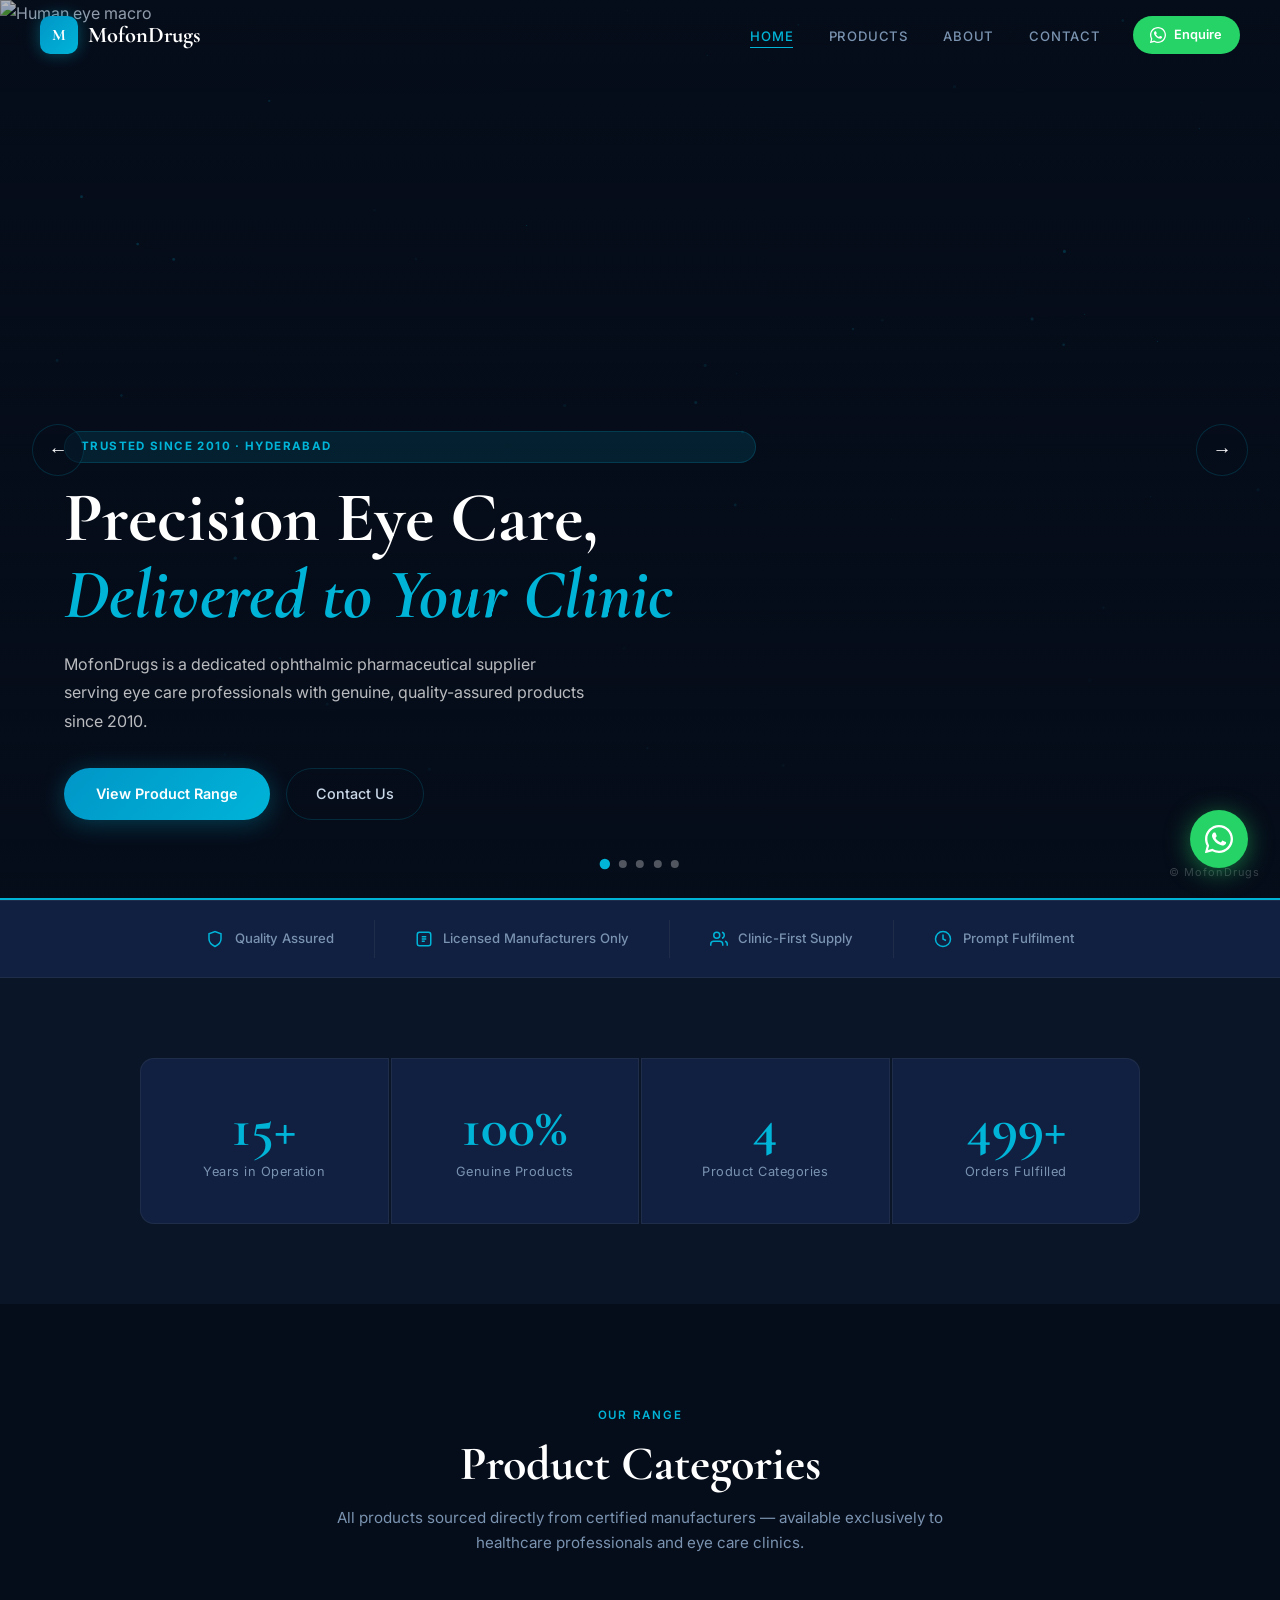
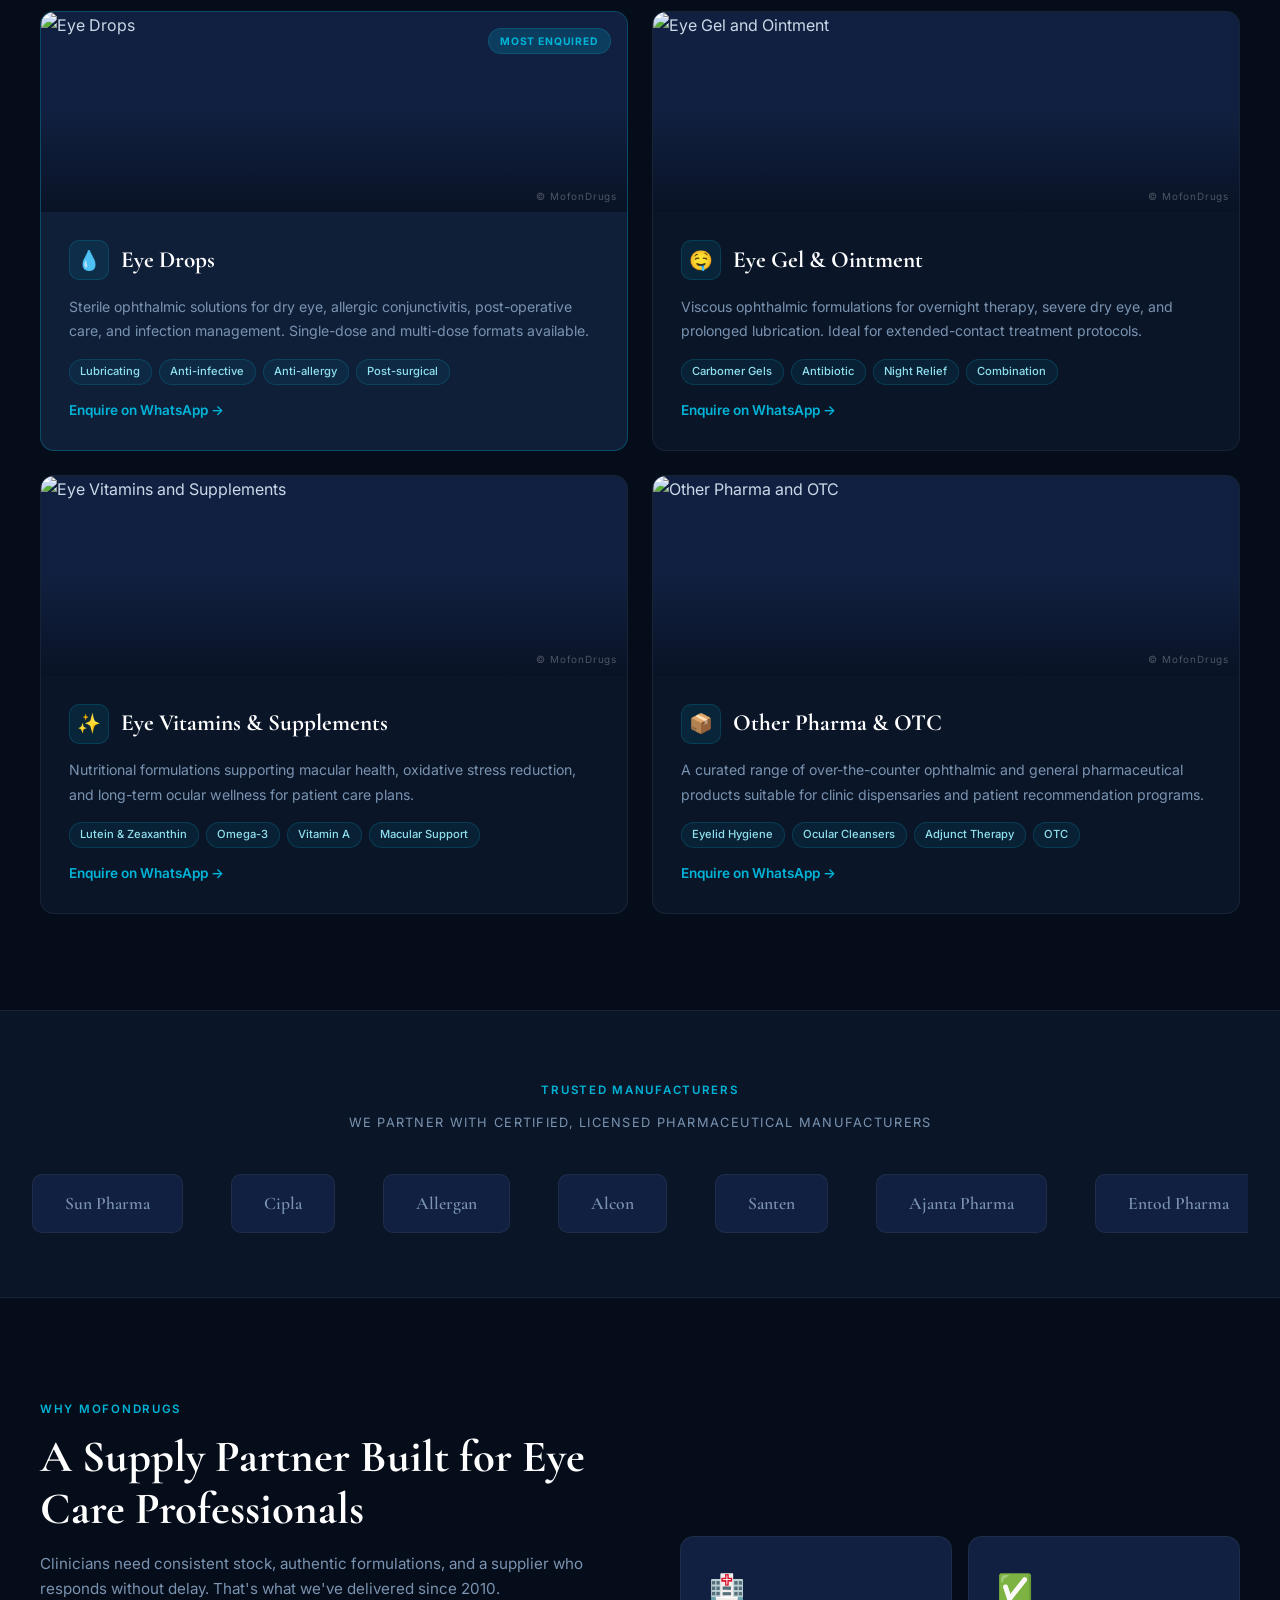
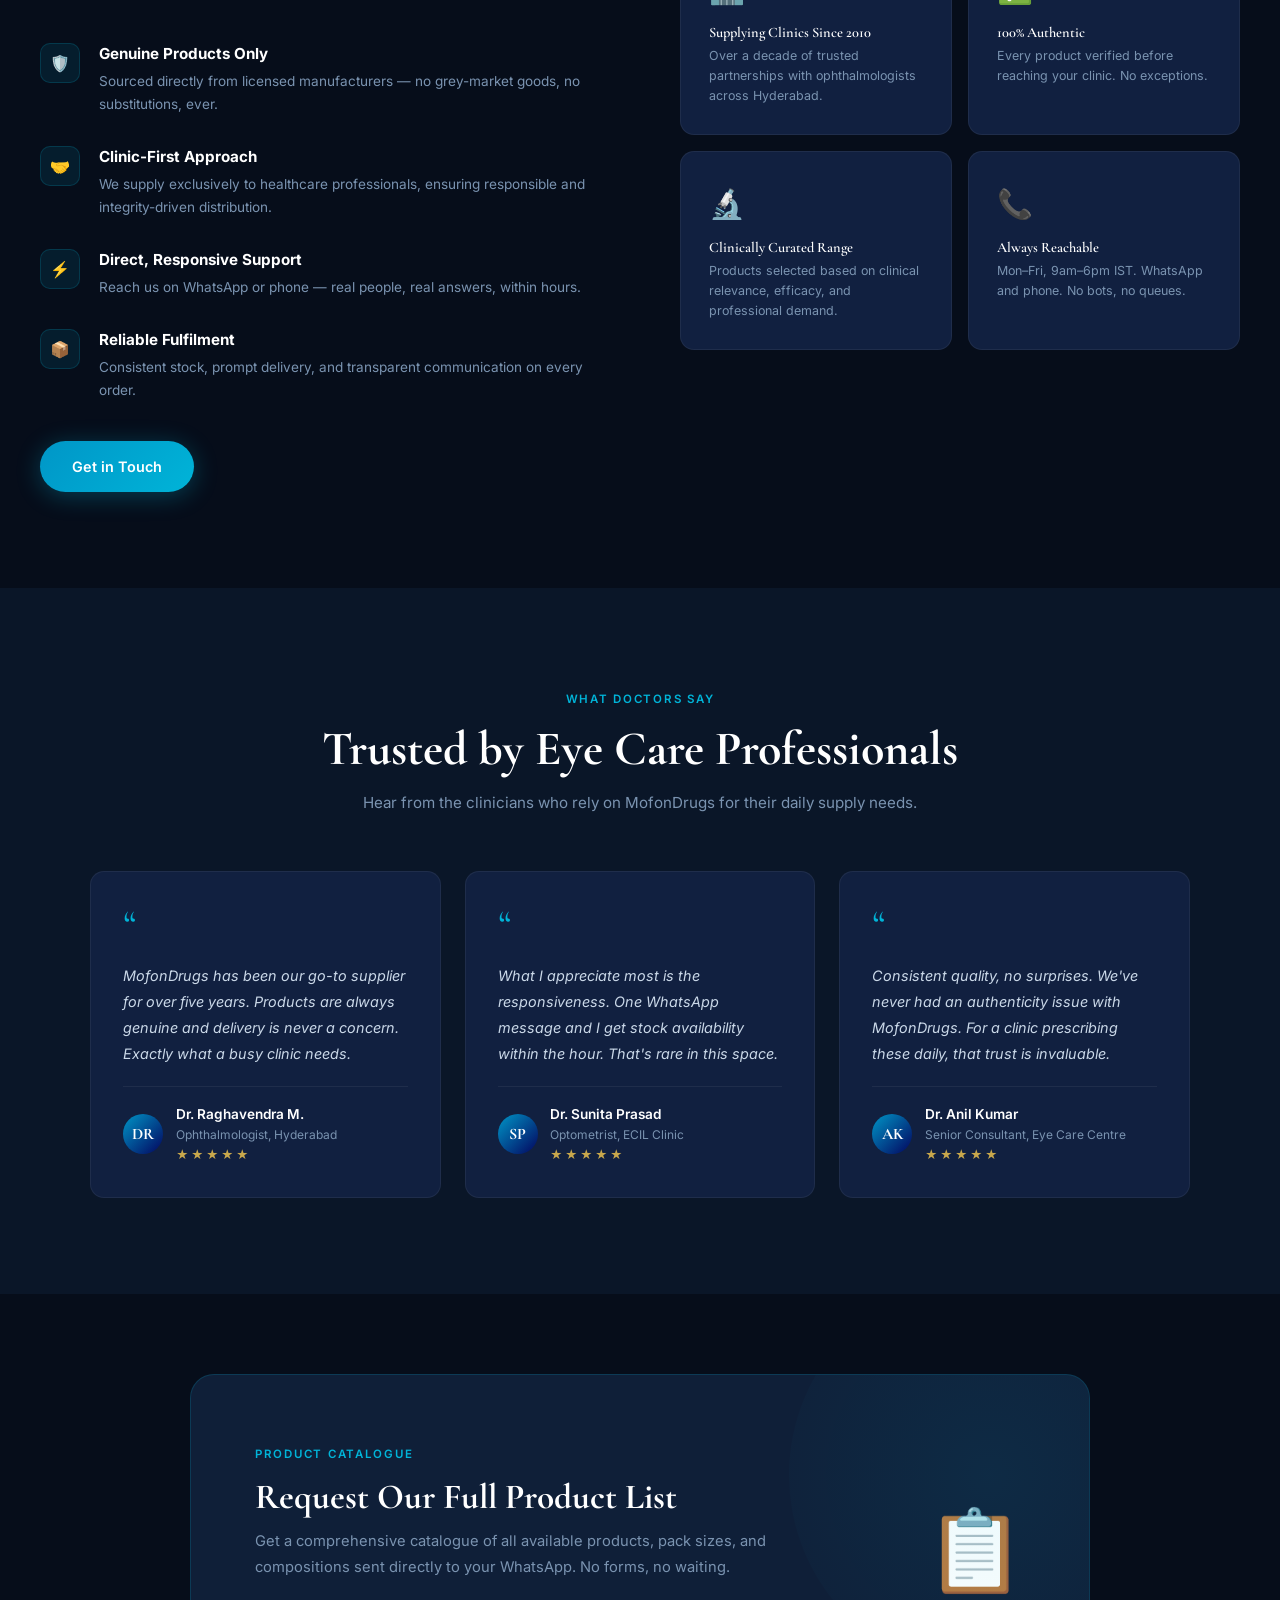
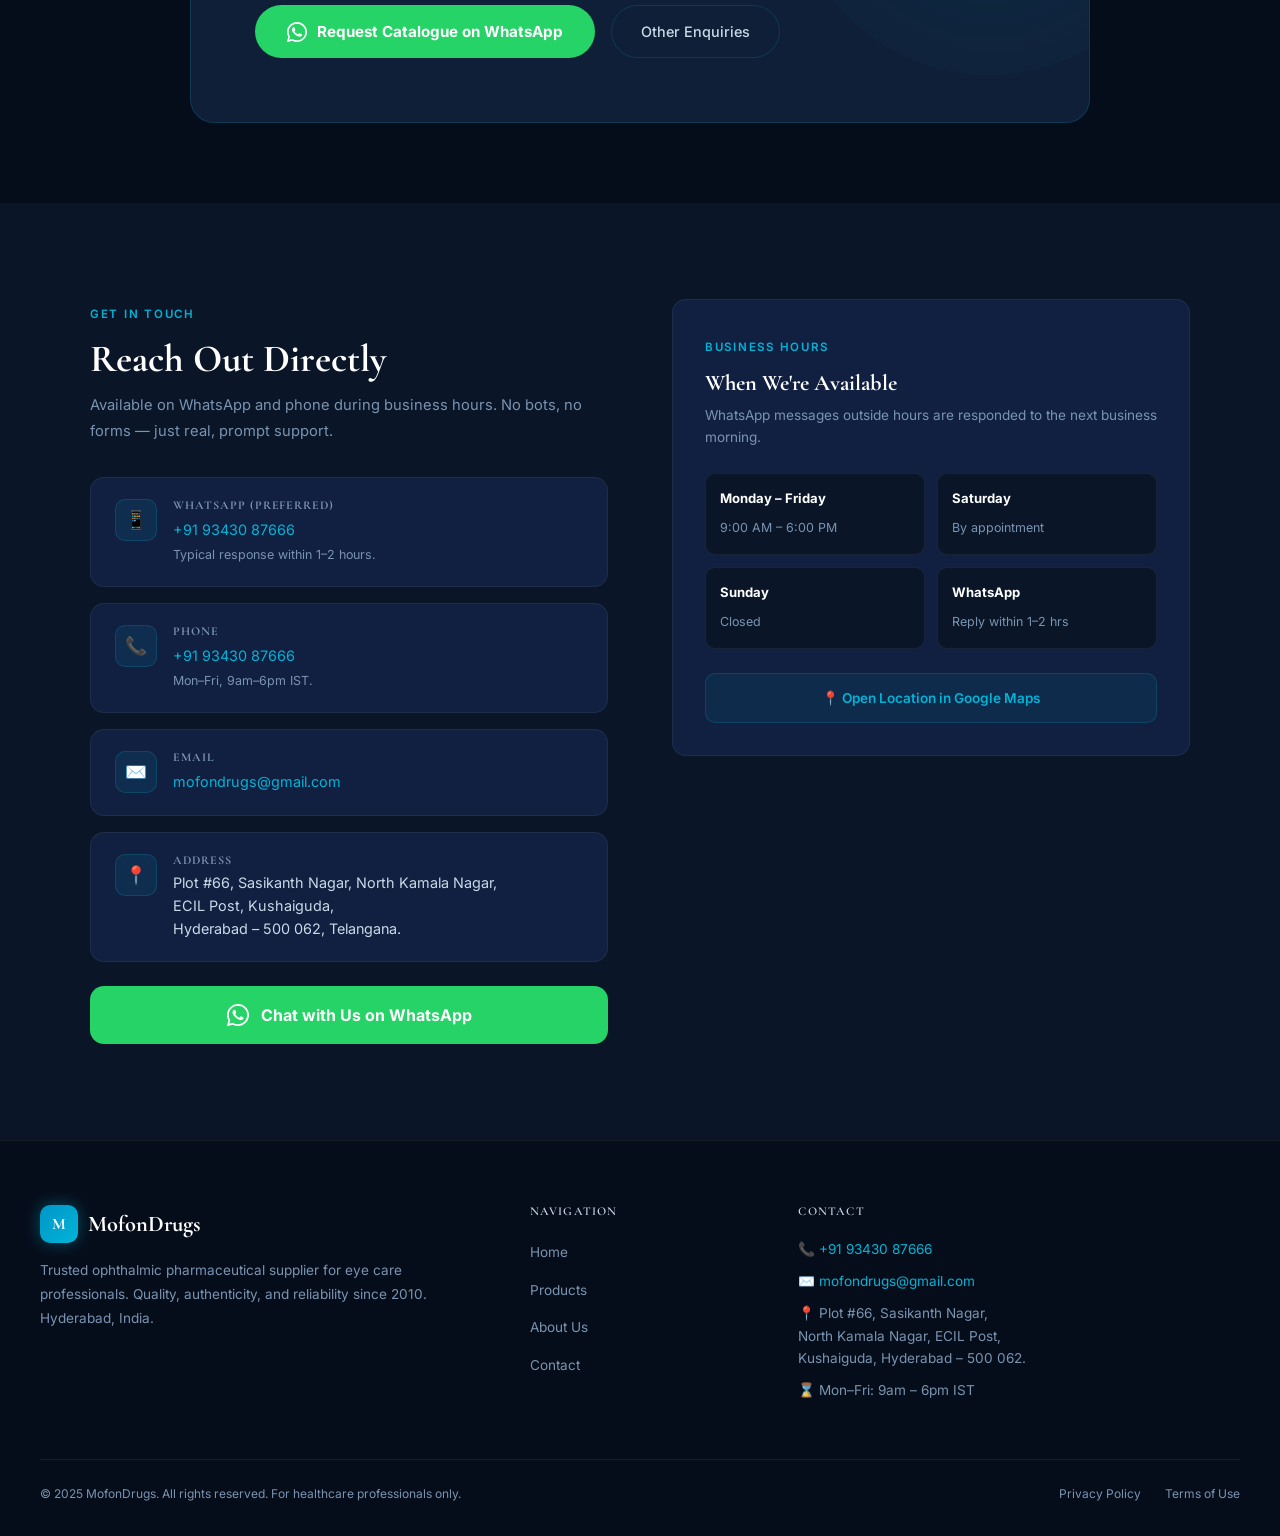
==== commit 7060c5cd: "Update index.html" ====
--- a/index.html
+++ b/index.html
@@ -294,7 +294,7 @@
 <section class="carousel" id="home">
   <div class="carousel-track" id="carouselTrack">
     <div class="carousel-slide active">
-      <img src="assets/images/slide1.jpg" alt="Human eye macro" draggable="false"/>
+      <img src="assets/images/slide1.webp" alt="Human eye macro" draggable="false"/>
       <div class="slide-content">
         <span class="slide-tag">Trusted Since 2010 &middot; Hyderabad</span>
         <h1 class="slide-title">Precision Eye Care,<br/><em>Delivered to Your Clinic</em></h1>
@@ -306,7 +306,7 @@
       </div>
     </div>
     <div class="carousel-slide">
-      <img src="assets/images/slide2.jpg" alt="Ophthalmologist eye examination" draggable="false"/>
+      <img src="assets/images/slide2.webp" alt="Ophthalmologist eye examination" draggable="false"/>
       <div class="slide-content">
         <span class="slide-tag">For Healthcare Professionals</span>
         <h1 class="slide-title">Supplying <em>Clinics</em><br/>That Demand Quality</h1>
@@ -318,7 +318,7 @@
       </div>
     </div>
     <div class="carousel-slide">
-      <img src="assets/images/slide3.jpg" alt="Eye drops being applied" draggable="false"/>
+      <img src="assets/images/slide3.webp" alt="Eye drops being applied" draggable="false"/>
       <div class="slide-content">
         <span class="slide-tag">Product Category</span>
         <h1 class="slide-title">Sterile <em>Eye Drops</em><br/>for Every Protocol</h1>
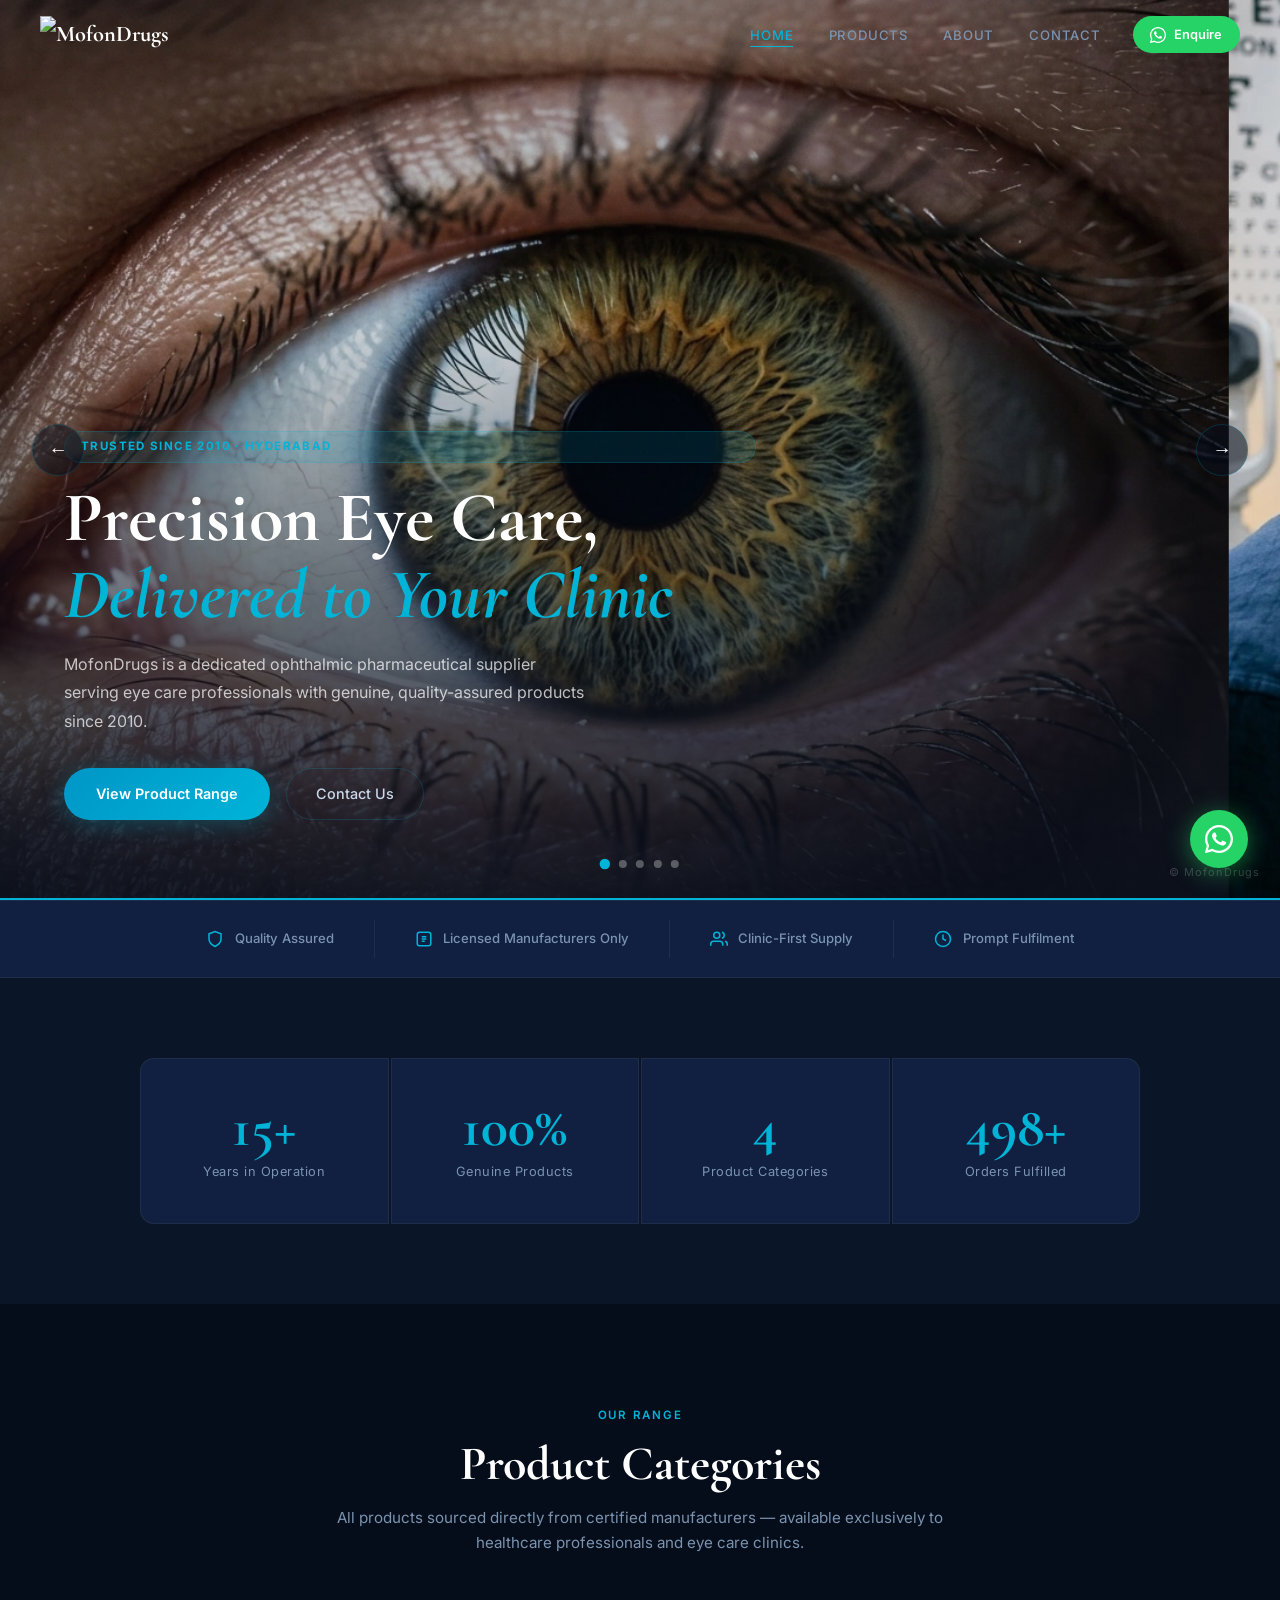
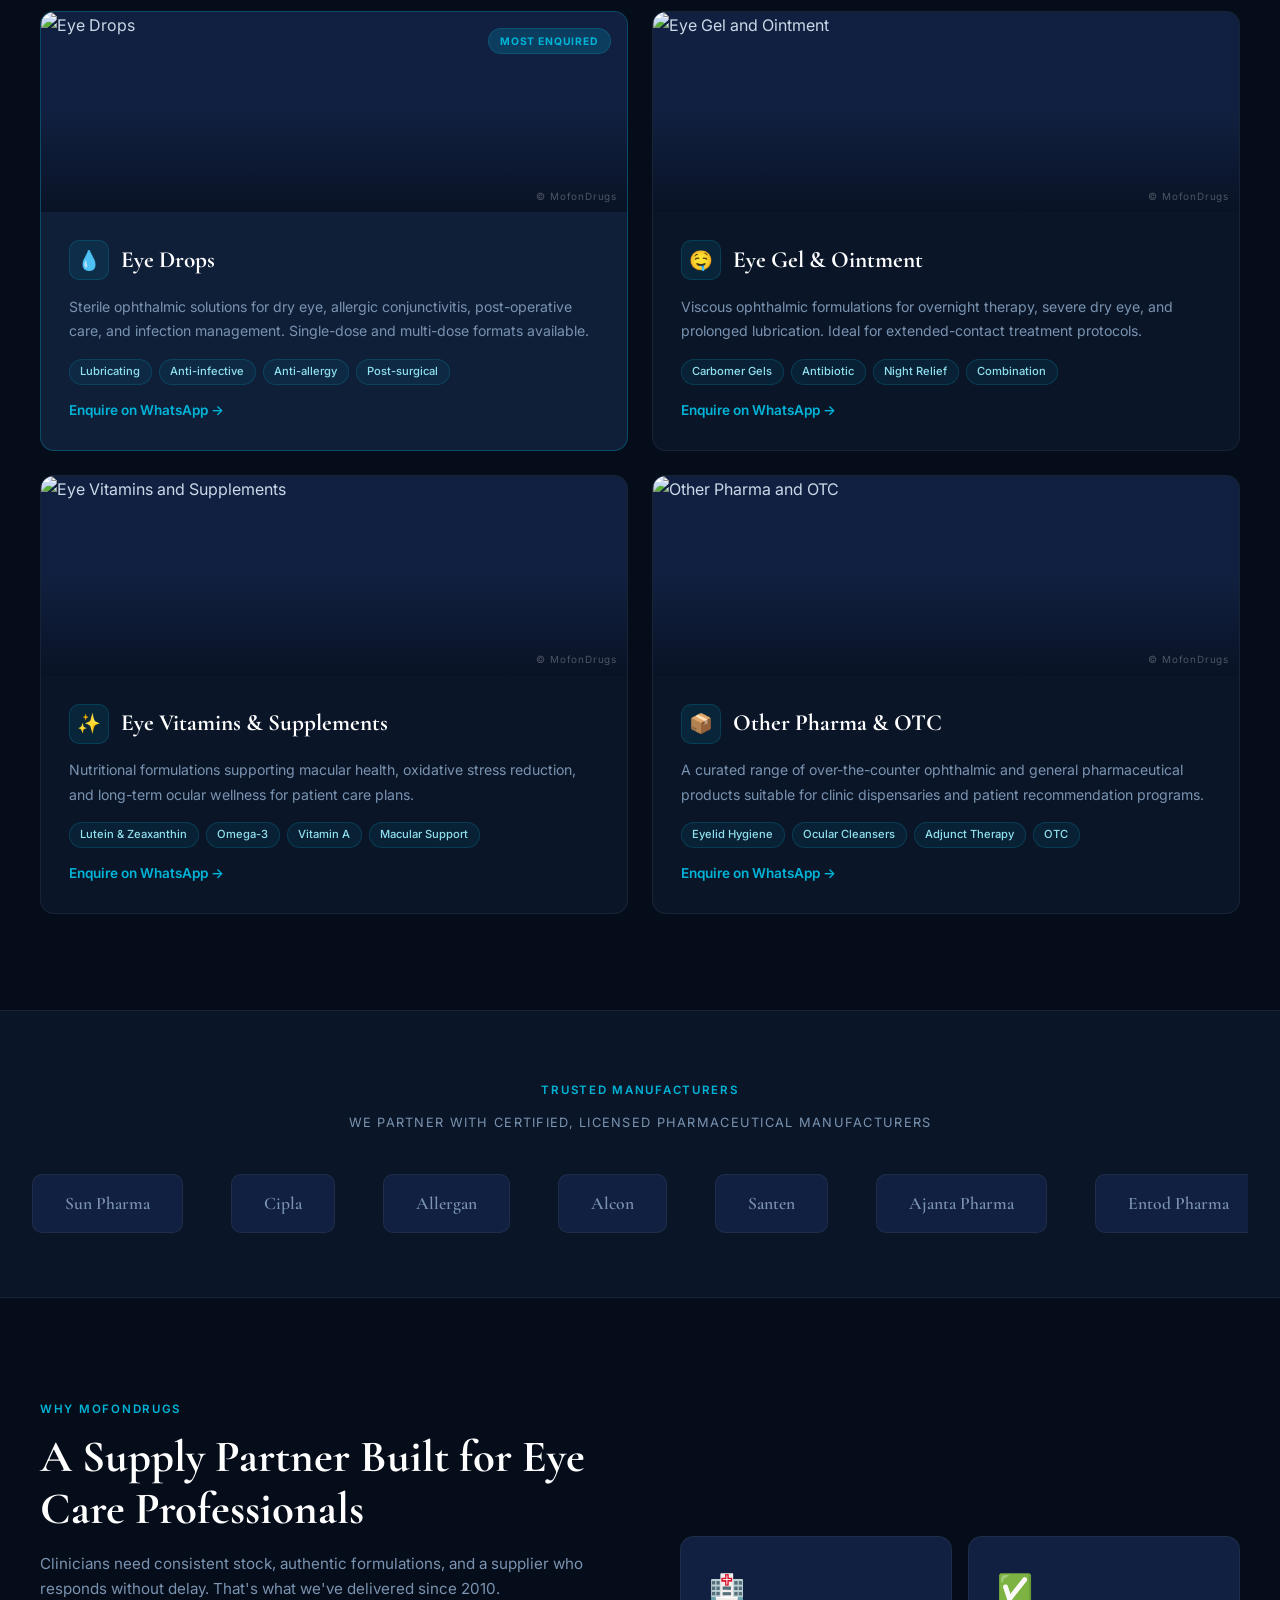
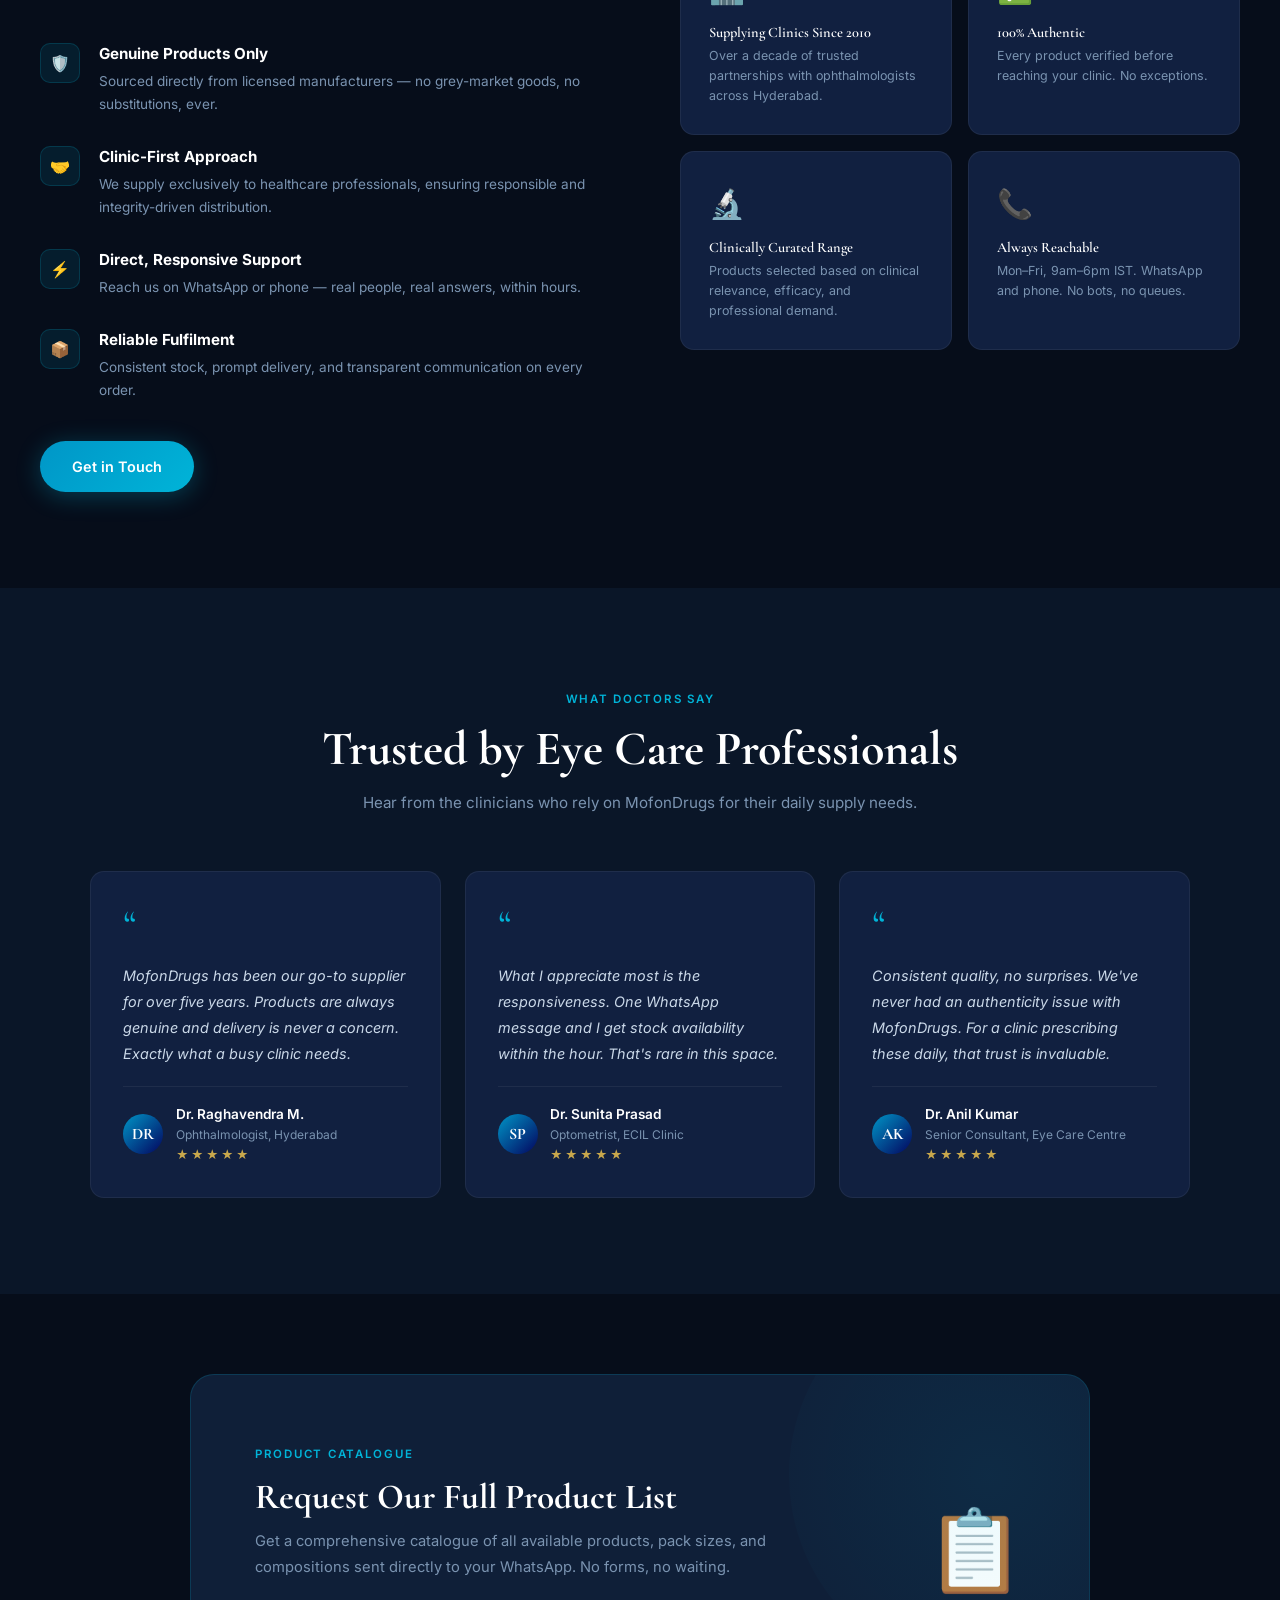
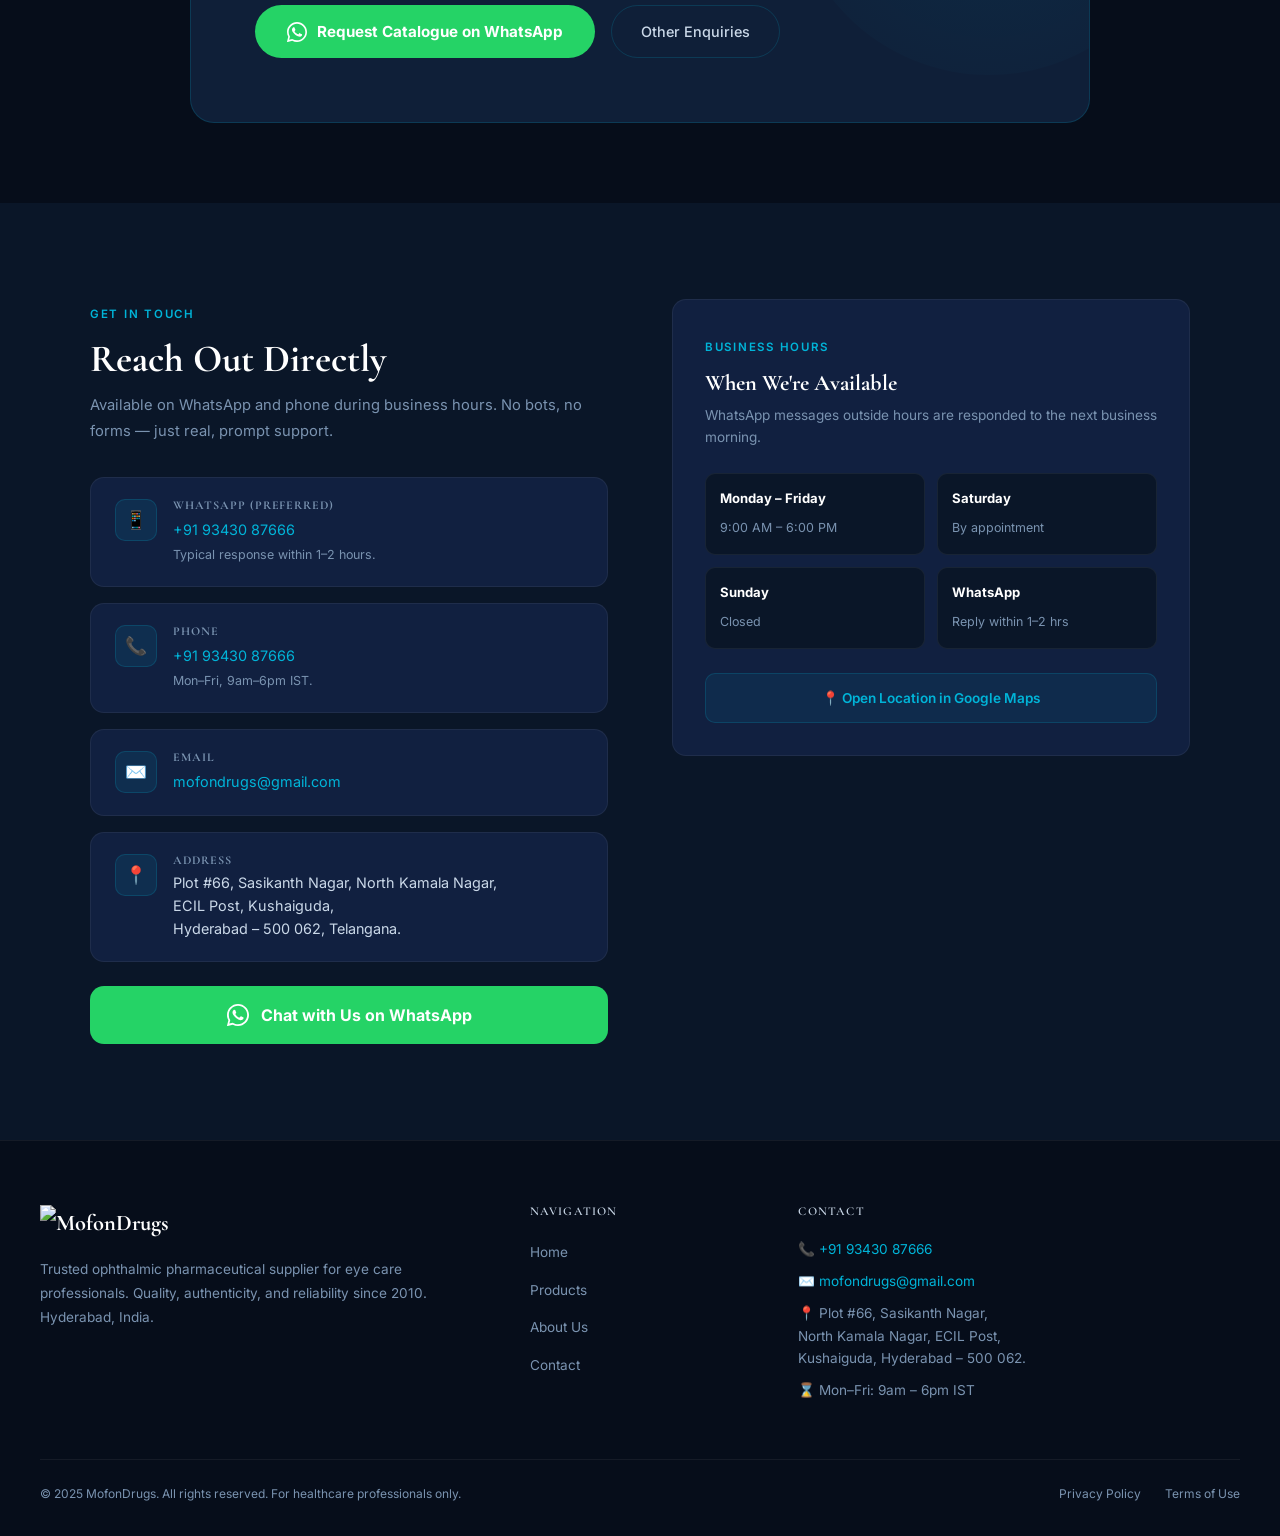
==== commit 288f8c1f: "Update index.html" ====
--- a/index.html
+++ b/index.html
@@ -274,7 +274,7 @@
 <nav class="navbar" id="navbar">
   <div class="nav-inner">
     <a class="logo" href="#home">
-      <span class="logo-mark">M</span>MofonDrugs
+      <img src="assets/images/logo.png" alt="MofonDrugs" class="logo-img">
     </a>
     <ul class="nav-links">
       <li><a href="#home" class="active">Home</a></li>
@@ -574,7 +574,7 @@
 <footer class="footer">
   <div class="footer-inner">
     <div class="footer-brand">
-      <a class="logo" href="#home"><span class="logo-mark">M</span> MofonDrugs</a>
+      <a class="logo" href="#home"><img src="assets/images/logo.png" alt="MofonDrugs" class="logo-img"></a>
       <p>Trusted ophthalmic pharmaceutical supplier for eye care professionals. Quality, authenticity, and reliability since 2010. Hyderabad, India.</p>
     </div>
     <div class="footer-links">
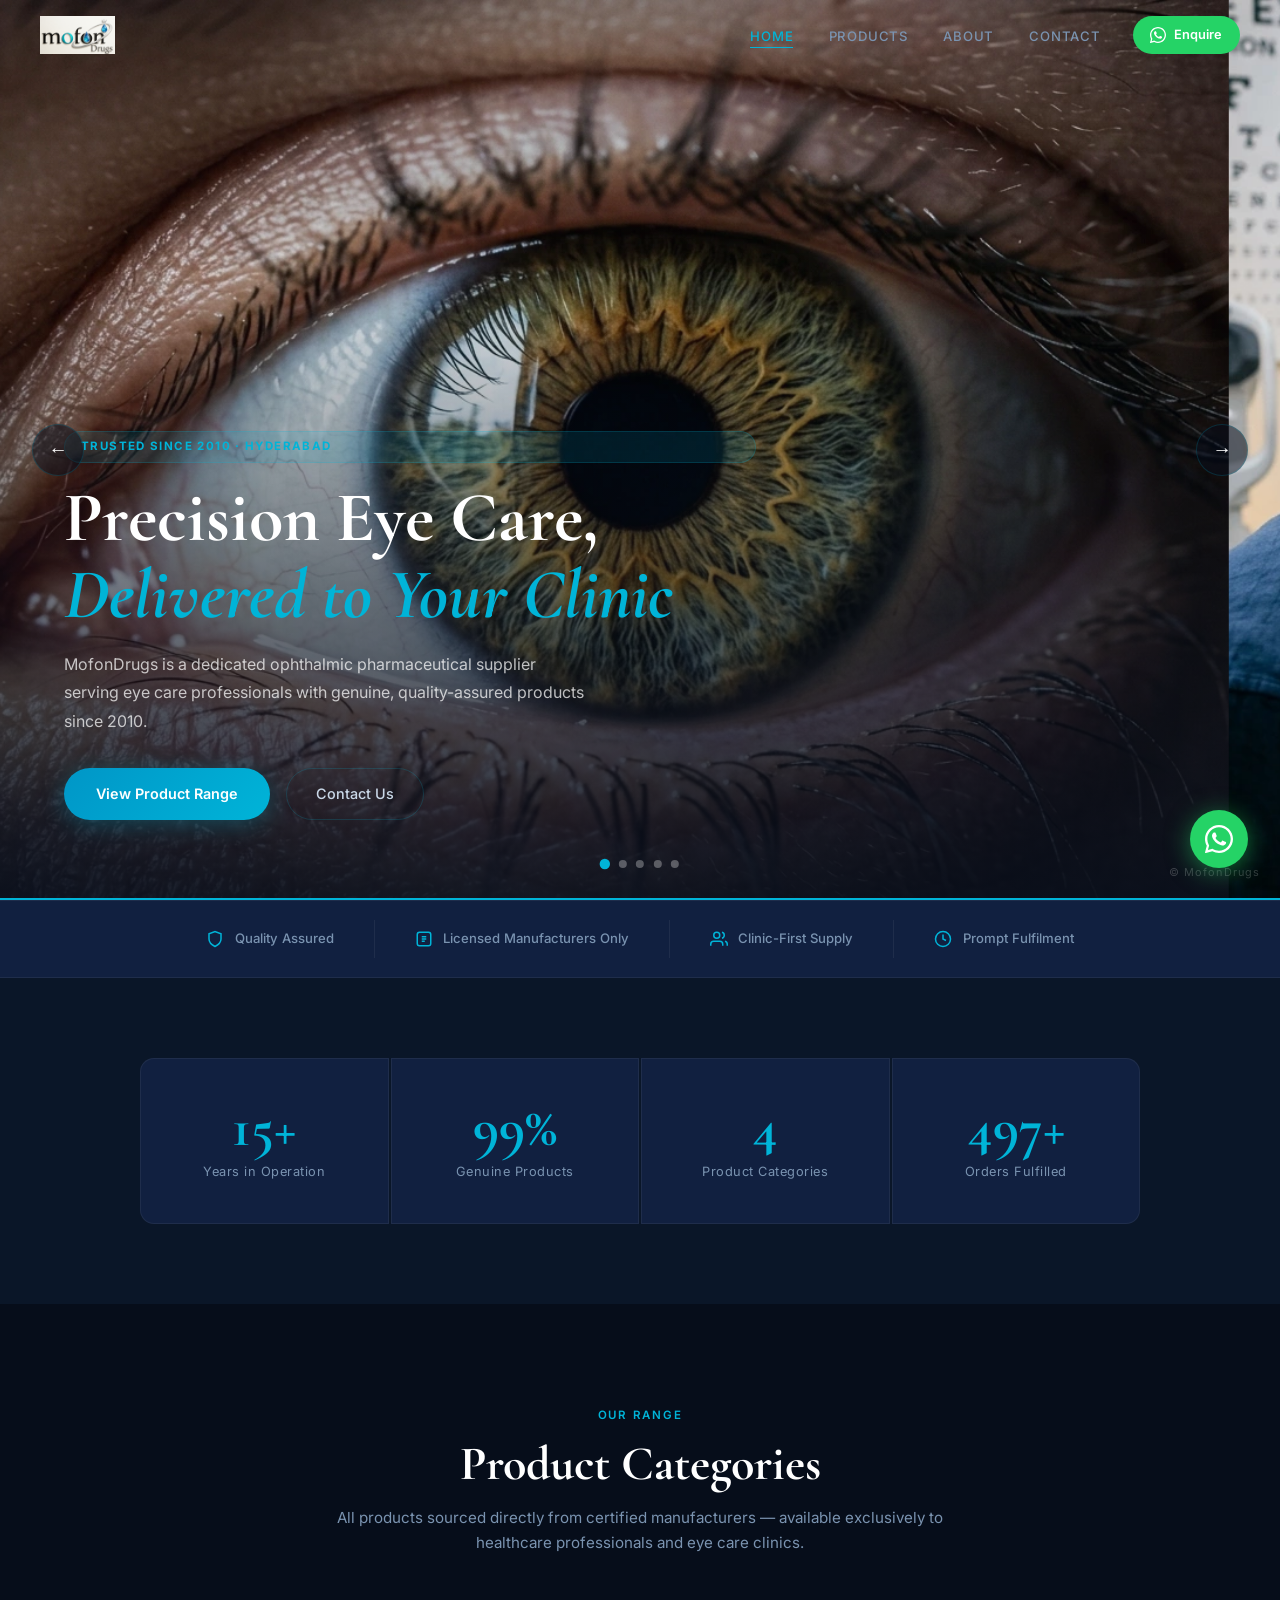
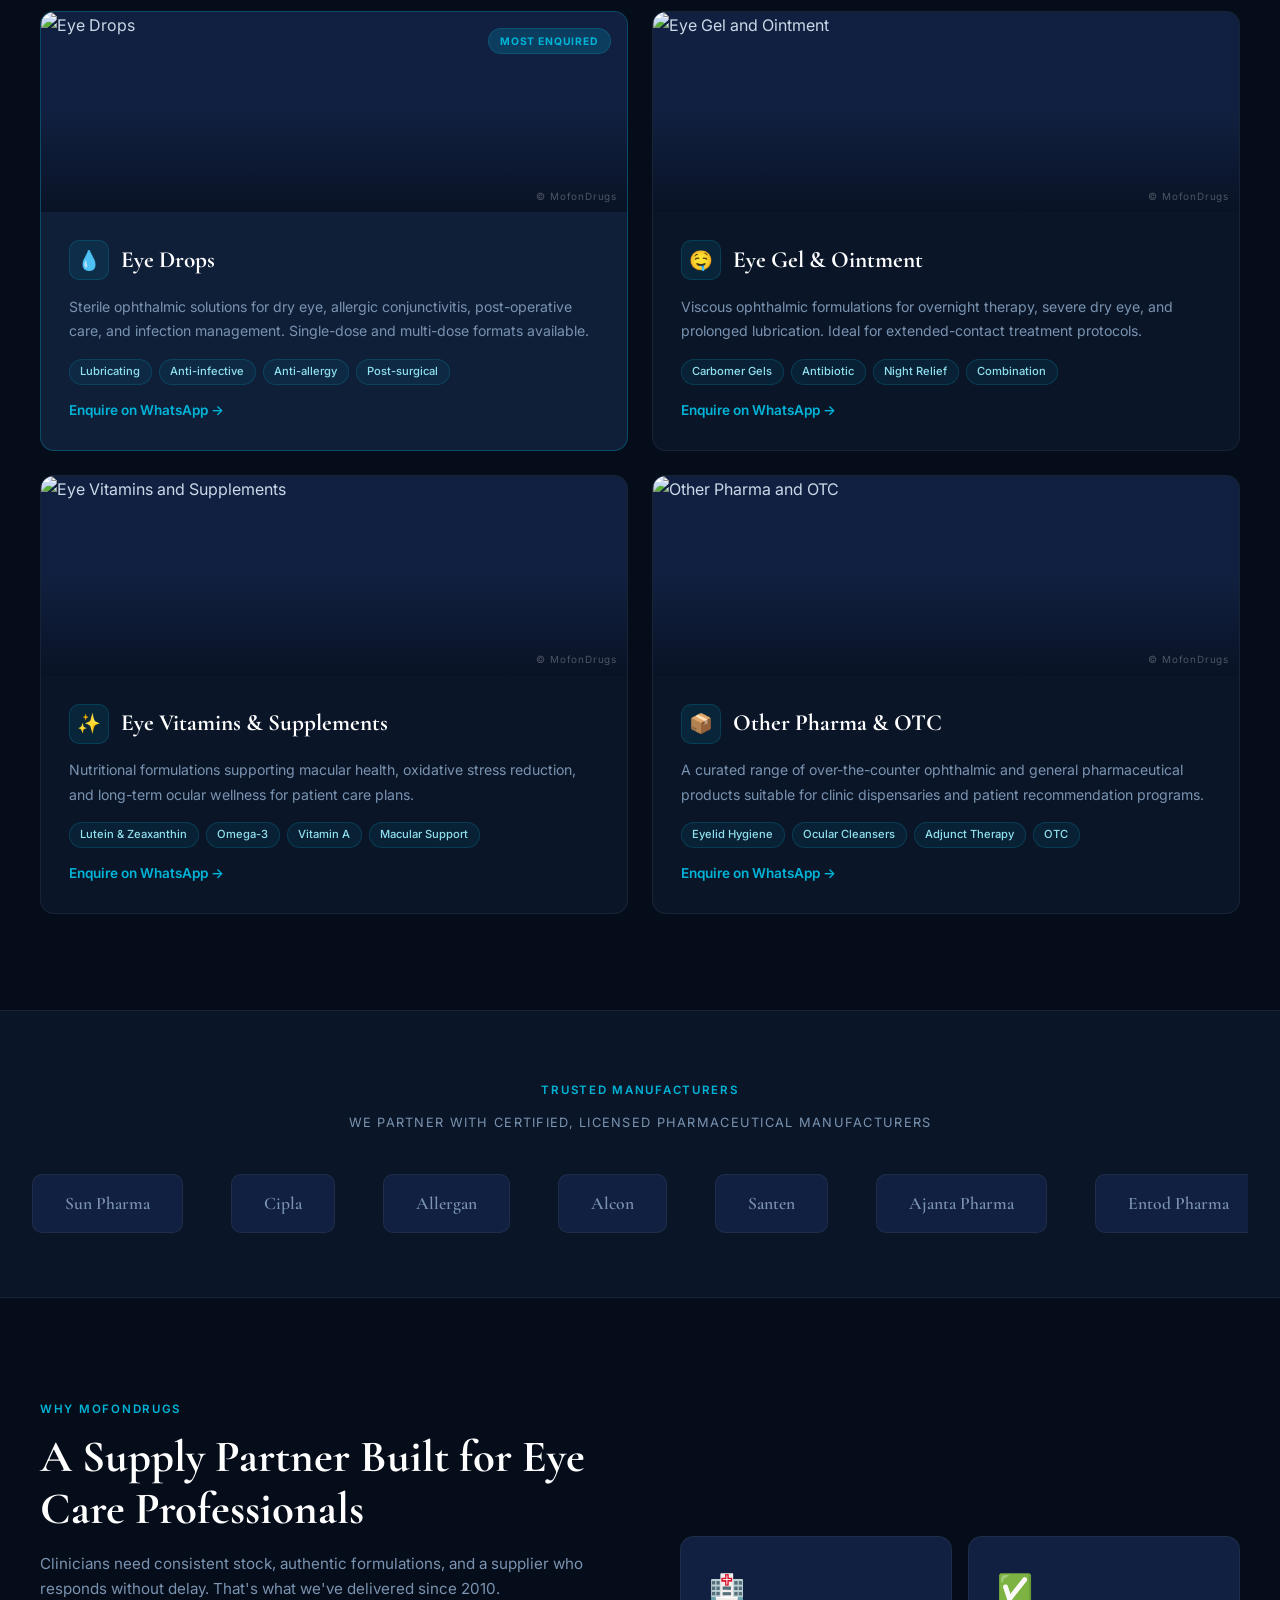
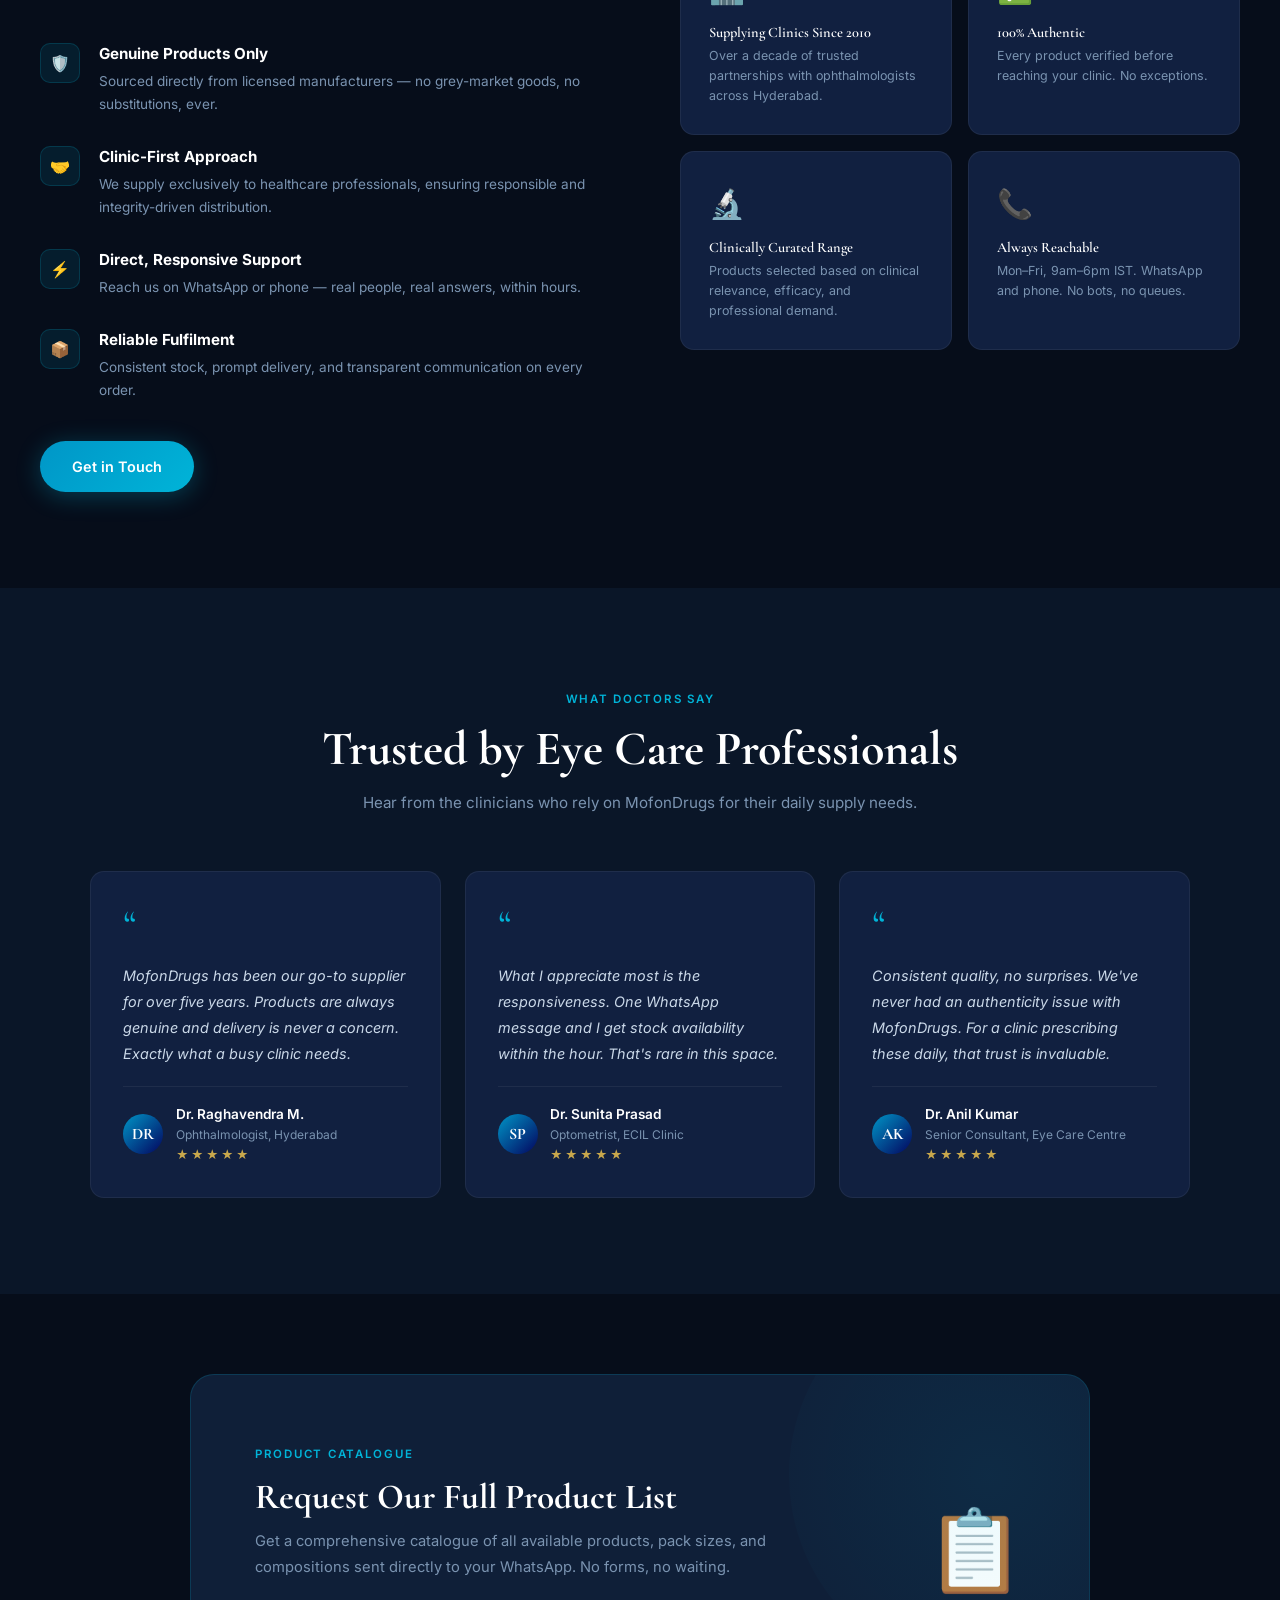
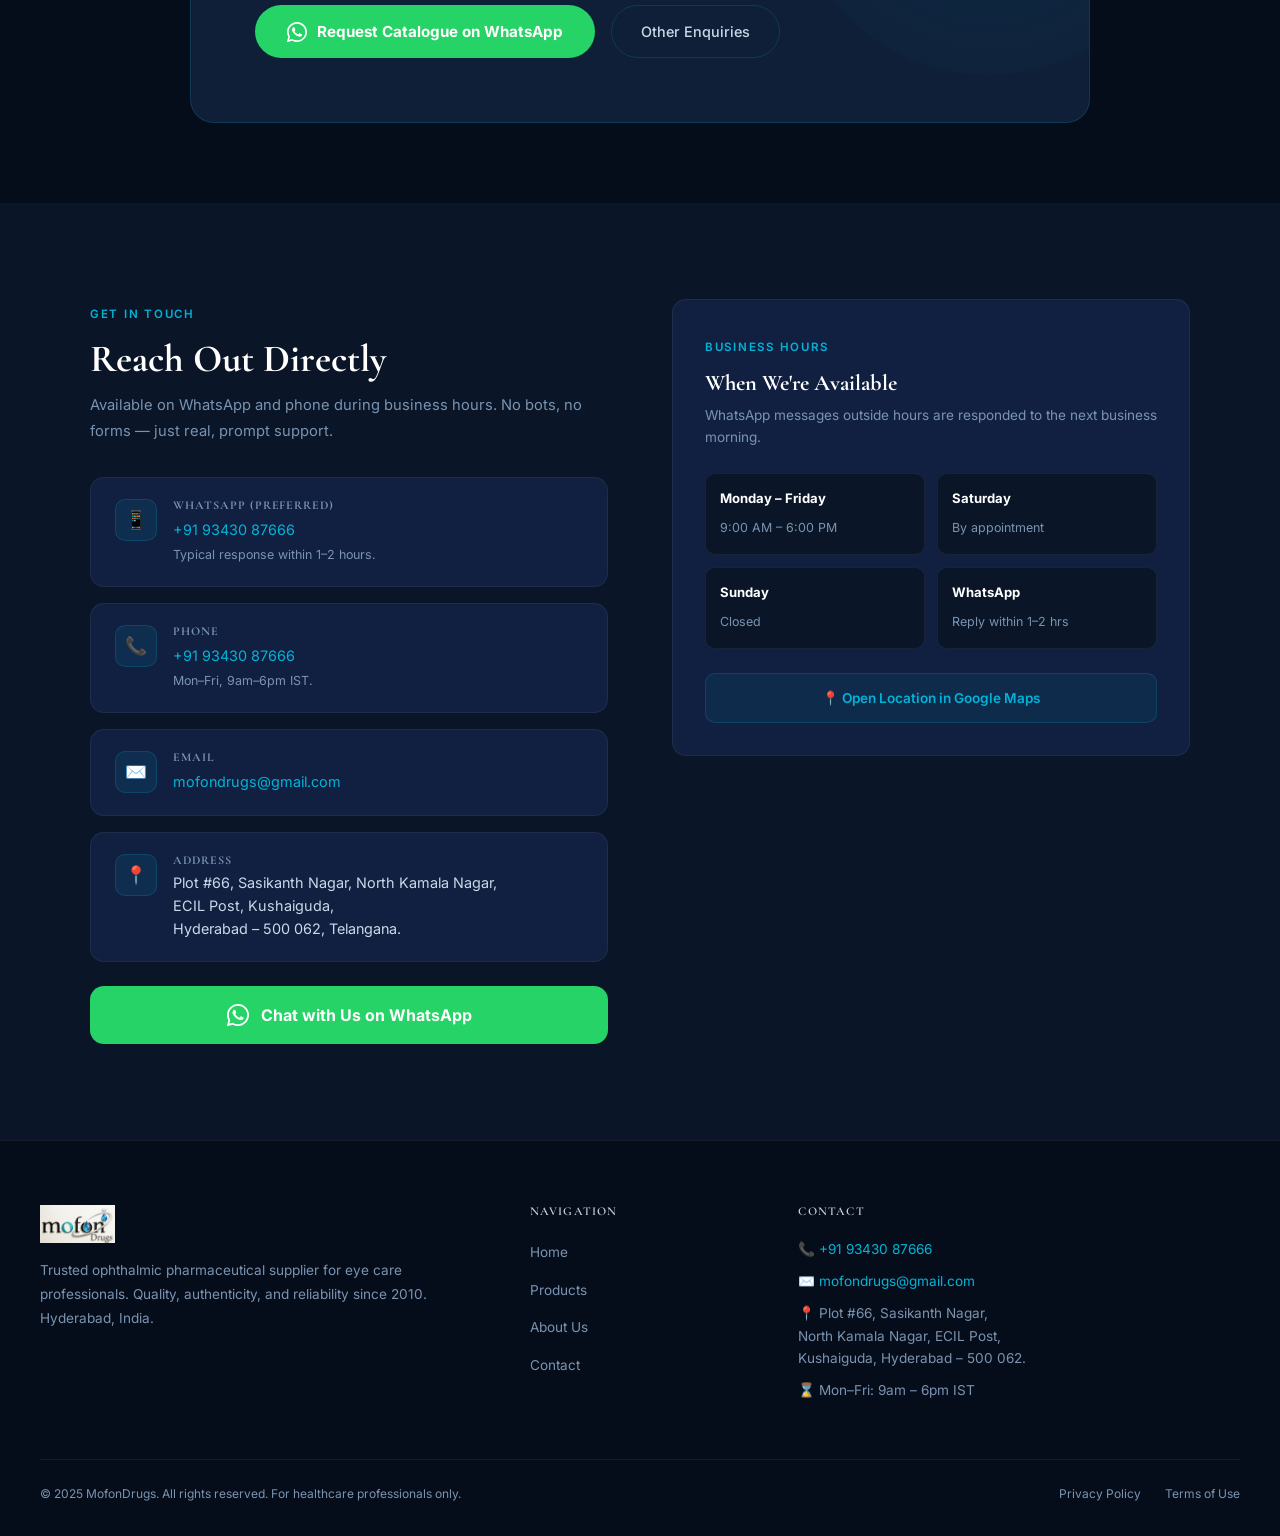
==== commit 2804036c: "Update index.html" ====
--- a/index.html
+++ b/index.html
@@ -34,7 +34,7 @@
     .navbar.scrolled{background:rgba(6,13,26,0.94);backdrop-filter:blur(18px);border-bottom:1px solid var(--border)}
     .nav-inner{max-width:1200px;margin:0 auto;display:flex;align-items:center;gap:2rem}
     .logo{display:flex;align-items:center;gap:0.6rem;font-family:'Cormorant Garamond',serif;font-size:1.4rem;font-weight:700;color:var(--white)}
-    .logo-mark{width:38px;height:38px;border-radius:10px;background:linear-gradient(135deg,var(--teal2),var(--teal));display:flex;align-items:center;justify-content:center;font-size:1rem;font-weight:700;color:white;box-shadow:0 0 16px rgba(0,180,216,0.4)}
+    .logo-img{height:38px;width:auto;border-radius:0;object-fit:contain;pointer-events:auto;-webkit-user-drag:none}
     .nav-links{display:flex;gap:2.2rem;margin-left:auto}
     .nav-links a{font-size:0.82rem;font-weight:500;color:var(--muted);letter-spacing:0.06em;text-transform:uppercase;transition:color .2s;position:relative}
     .nav-links a:hover,.nav-links a.active{color:var(--teal)}
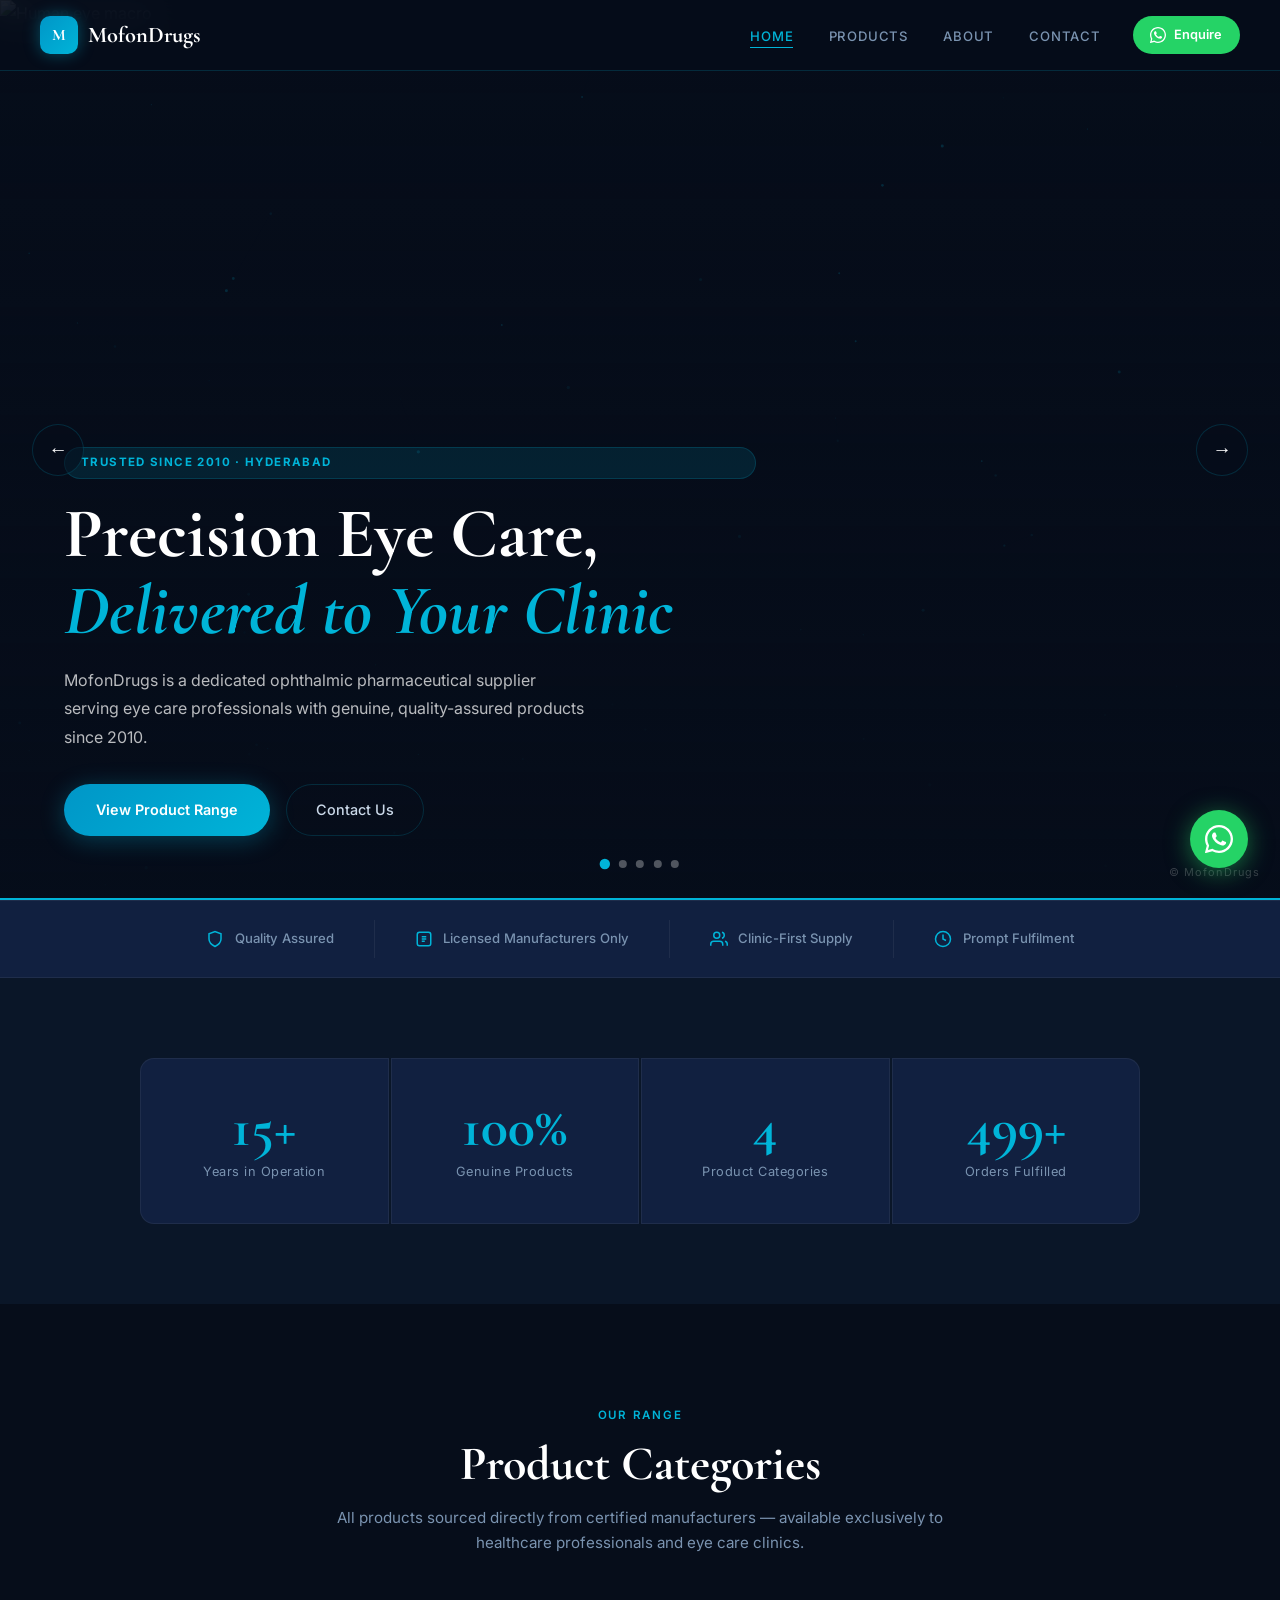
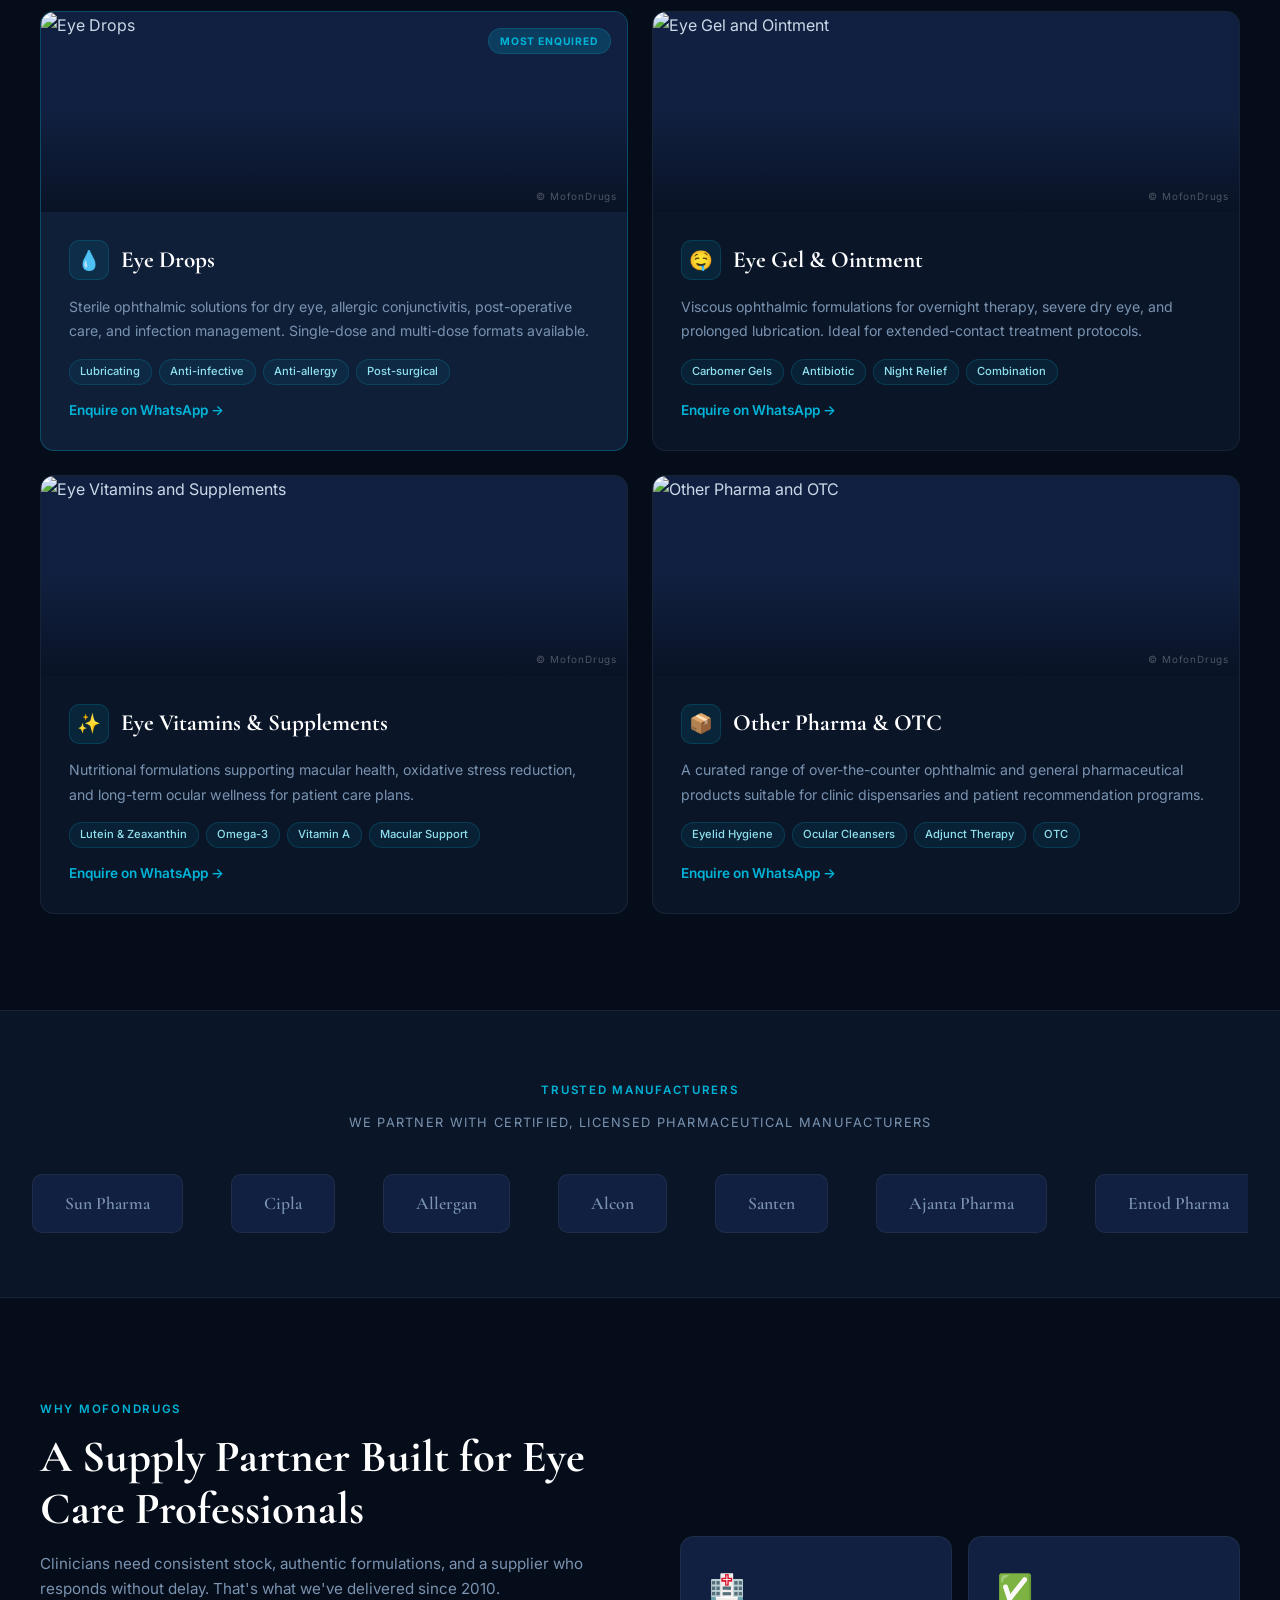
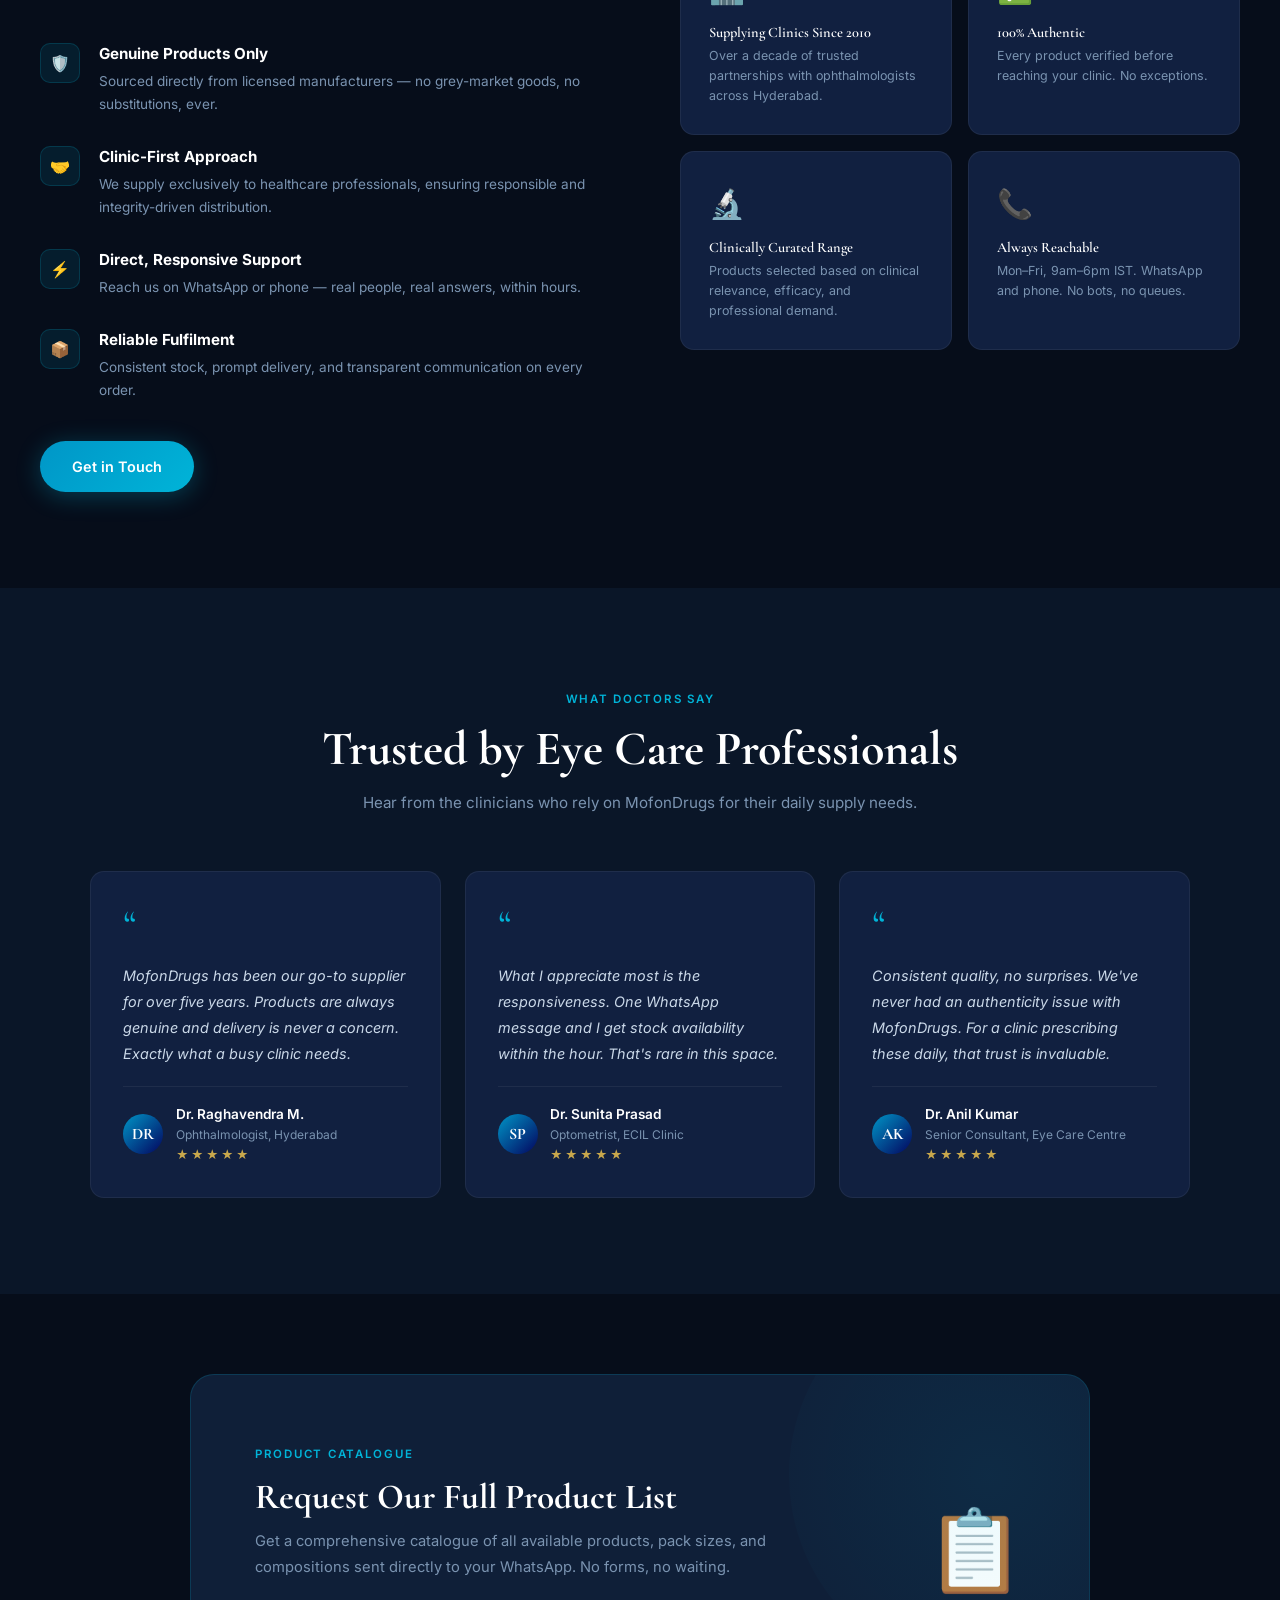
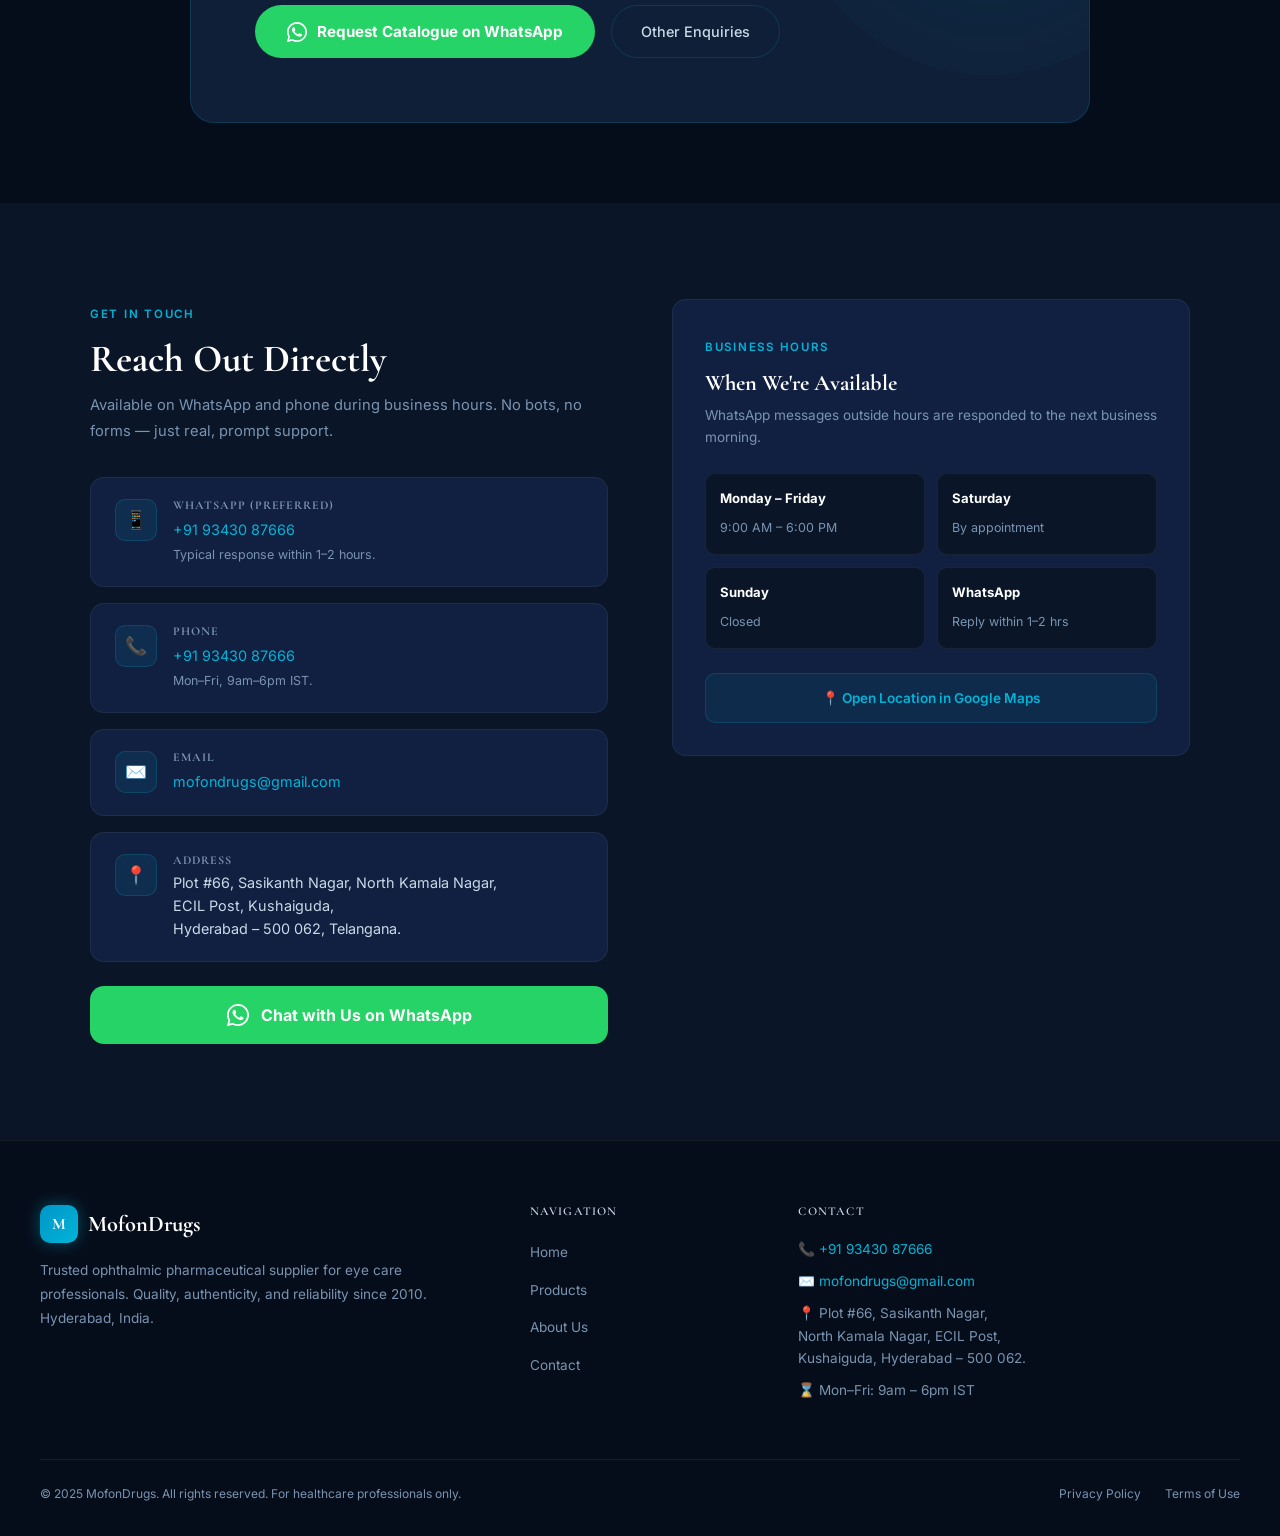
==== commit 4d8523ef: "Create index.html" ====
--- a/index.html
+++ b/index.html
@@ -30,11 +30,11 @@
     #particles{position:fixed;inset:0;z-index:0;pointer-events:none;opacity:0.45}
 
     /* NAVBAR */
-    .navbar{position:fixed;top:0;left:0;right:0;z-index:100;padding:1rem 2rem;transition:background .4s,border-color .4s}
+    .navbar{position:fixed;top:0;left:0;right:0;z-index:100;padding:1rem 2rem;transition:background .4s,border-color .4s;background:rgba(6,13,26,0.85);backdrop-filter:blur(14px);border-bottom:1px solid var(--border)}
     .navbar.scrolled{background:rgba(6,13,26,0.94);backdrop-filter:blur(18px);border-bottom:1px solid var(--border)}
     .nav-inner{max-width:1200px;margin:0 auto;display:flex;align-items:center;gap:2rem}
     .logo{display:flex;align-items:center;gap:0.6rem;font-family:'Cormorant Garamond',serif;font-size:1.4rem;font-weight:700;color:var(--white)}
-    .logo-img{height:38px;width:auto;border-radius:0;object-fit:contain;pointer-events:auto;-webkit-user-drag:none}
+    .logo-mark{width:38px;height:38px;border-radius:10px;background:linear-gradient(135deg,var(--teal2),var(--teal));display:flex;align-items:center;justify-content:center;font-size:1rem;font-weight:700;color:white;box-shadow:0 0 16px rgba(0,180,216,0.4)}
     .nav-links{display:flex;gap:2.2rem;margin-left:auto}
     .nav-links a{font-size:0.82rem;font-weight:500;color:var(--muted);letter-spacing:0.06em;text-transform:uppercase;transition:color .2s;position:relative}
     .nav-links a:hover,.nav-links a.active{color:var(--teal)}
@@ -49,14 +49,14 @@
     .mobile-nav .close-btn{position:absolute;top:1.5rem;right:2rem;font-size:2rem;color:var(--muted);background:none;border:none;cursor:pointer}
 
     /* CAROUSEL */
-    .carousel{position:relative;width:100%;height:100vh;overflow:hidden;z-index:1}
+    .carousel{position:relative;width:100%;height:100vh;overflow:hidden;z-index:1;margin-top:0}
     .carousel-track{display:flex;height:100%;transition:transform 1s cubic-bezier(0.77,0,0.18,1)}
     .carousel-slide{flex:0 0 100%;height:100%;position:relative}
-    .carousel-slide img{width:100%;height:100%;object-fit:cover;-webkit-user-drag:none;pointer-events:none;transform:scale(1.08);transition:transform 8s ease}
+    .carousel-slide img{width:100%;height:100%;object-fit:cover;object-position:center center;-webkit-user-drag:none;pointer-events:none;transform:scale(1.08);transition:transform 8s ease}
     .carousel-slide.active img{transform:scale(1)}
     .carousel-slide::after{content:'';position:absolute;inset:0;background:linear-gradient(to bottom,rgba(6,13,26,0.3) 0%,rgba(6,13,26,0.1) 30%,rgba(6,13,26,0.55) 65%,rgba(6,13,26,0.92) 100%)}
     .carousel-slide::before{content:'© MofonDrugs';position:absolute;bottom:18px;right:20px;z-index:3;font-size:0.68rem;color:rgba(255,255,255,0.2);letter-spacing:0.1em;pointer-events:none}
-    .slide-content{position:absolute;inset:0;z-index:2;display:flex;flex-direction:column;justify-content:flex-end;padding:5rem 4rem;max-width:820px}
+    .slide-content{position:absolute;inset:0;z-index:2;display:flex;flex-direction:column;justify-content:flex-end;padding:5rem 4rem 4rem;max-width:820px}
     .slide-tag{display:inline-block;background:rgba(0,180,216,0.12);border:1px solid var(--border);color:var(--teal);font-size:0.72rem;font-weight:700;padding:0.35rem 1rem;border-radius:50px;letter-spacing:0.12em;text-transform:uppercase;margin-bottom:1rem;opacity:0;transform:translateY(20px);transition:opacity .6s .2s ease,transform .6s .2s ease}
     .slide-title{font-family:'Cormorant Garamond',serif;font-size:clamp(2.4rem,5.5vw,4.5rem);color:var(--white);line-height:1.1;margin-bottom:1rem;opacity:0;transform:translateY(24px);transition:opacity .7s .35s ease,transform .7s .35s ease}
     .slide-title em{color:var(--teal);font-style:italic}
@@ -226,6 +226,20 @@
     .reveal.visible{opacity:1;transform:translateY(0)}
     .reveal-delay-1{transition-delay:.1s}.reveal-delay-2{transition-delay:.2s}.reveal-delay-3{transition-delay:.3s}
 
+
+    /* ── EYE BLINK INTRO ── */
+    #intro-overlay{position:fixed;inset:0;z-index:9999;background:#060d1a;display:flex;align-items:center;justify-content:center;flex-direction:column;pointer-events:none}
+    #intro-overlay.done{opacity:0;transition:opacity .5s .2s ease;pointer-events:none}
+    .blink-eye{position:relative;width:180px;height:90px;display:flex;align-items:center;justify-content:center}
+    .blink-lid-top,.blink-lid-bot{position:absolute;left:0;right:0;background:#060d1a;z-index:2;transition:height .25s ease}
+    .blink-lid-top{top:0;height:50%;border-radius:90px 90px 0 0}
+    .blink-lid-bot{bottom:0;height:50%;border-radius:0 0 90px 90px}
+    .blink-iris{width:70px;height:70px;border-radius:50%;background:radial-gradient(circle at 38% 38%,#1a7fa8,#03045E 70%);box-shadow:0 0 24px rgba(0,180,216,0.5);position:relative;z-index:1}
+    .blink-shine{position:absolute;width:18px;height:18px;border-radius:50%;background:rgba(255,255,255,0.3);top:10px;left:14px}
+    .intro-logo{margin-top:2rem;opacity:0;transform:translateY(20px);transition:opacity .6s ease,transform .6s ease}
+    .intro-logo img{height:56px;width:auto;filter:drop-shadow(0 0 12px rgba(0,180,216,0.5))}
+    .intro-logo.show{opacity:1;transform:translateY(0)}
+
     /* KEYFRAMES */
     @keyframes scrollBrands{from{transform:translateX(0)}to{transform:translateX(-50%)}}
     @keyframes waPulse{0%,100%{box-shadow:0 4px 24px rgba(37,211,102,0.5)}50%{box-shadow:0 4px 40px rgba(37,211,102,0.8),0 0 0 12px rgba(37,211,102,0.1)}}
@@ -252,14 +266,24 @@
       .why-visual{grid-template-columns:1fr}
       .footer-inner{grid-template-columns:1fr}
       .trust-item{border-right:none;padding:0.5rem 1rem}
-      .footer-bottom{flex-direction:column;text-align:center}
-      .slide-content{padding:3rem 1.5rem}
+      .footer-bottom{flex-direction:column;text-align:center}.logo-img{height:44px}
+      .slide-content{padding:5rem 1.5rem 3rem}
       .carousel-prev{left:0.75rem}.carousel-next{right:0.75rem}
     }
   </style>
 </head>
 <body>
 
+<div id="intro-overlay">
+  <div class="blink-eye">
+    <div class="blink-lid-top" id="lidTop"></div>
+    <div class="blink-iris"><div class="blink-shine"></div></div>
+    <div class="blink-lid-bot" id="lidBot"></div>
+  </div>
+  <div class="intro-logo" id="introLogo">
+    <img src="assets/images/logo.png" alt="MofonDrugs" draggable="false" onerror="this.style.display='none';this.nextElementSibling.style.display='block'"/><span style="display:none;font-family:'Cormorant Garamond',serif;font-size:1.8rem;font-weight:700;color:white;letter-spacing:0.05em">MofonDrugs</span>
+  </div>
+</div>
 <canvas id="particles"></canvas>
 
 <div class="mobile-nav" id="mobileNav">
@@ -274,7 +298,7 @@
 <nav class="navbar" id="navbar">
   <div class="nav-inner">
     <a class="logo" href="#home">
-      <img src="assets/images/logo.png" alt="MofonDrugs" class="logo-img">
+      <span class="logo-mark">M</span>MofonDrugs
     </a>
     <ul class="nav-links">
       <li><a href="#home" class="active">Home</a></li>
@@ -291,10 +315,10 @@
 </nav>
 
 <!-- HERO CAROUSEL -->
-<section class="carousel" id="home">
+<section class="carousel" id="home" style="padding-top:0">
   <div class="carousel-track" id="carouselTrack">
     <div class="carousel-slide active">
-      <img src="assets/images/slide1.webp" alt="Human eye macro" draggable="false"/>
+      <img src="assets/images/slide1.jpg" alt="Human eye macro" draggable="false"/>
       <div class="slide-content">
         <span class="slide-tag">Trusted Since 2010 &middot; Hyderabad</span>
         <h1 class="slide-title">Precision Eye Care,<br/><em>Delivered to Your Clinic</em></h1>
@@ -306,7 +330,7 @@
       </div>
     </div>
     <div class="carousel-slide">
-      <img src="assets/images/slide2.webp" alt="Ophthalmologist eye examination" draggable="false"/>
+      <img src="assets/images/slide2.jpg" alt="Ophthalmologist eye examination" draggable="false"/>
       <div class="slide-content">
         <span class="slide-tag">For Healthcare Professionals</span>
         <h1 class="slide-title">Supplying <em>Clinics</em><br/>That Demand Quality</h1>
@@ -318,7 +342,7 @@
       </div>
     </div>
     <div class="carousel-slide">
-      <img src="assets/images/slide3.webp" alt="Eye drops being applied" draggable="false"/>
+      <img src="assets/images/slide3.jpg" alt="Eye drops being applied" draggable="false"/>
       <div class="slide-content">
         <span class="slide-tag">Product Category</span>
         <h1 class="slide-title">Sterile <em>Eye Drops</em><br/>for Every Protocol</h1>
@@ -574,7 +598,7 @@
 <footer class="footer">
   <div class="footer-inner">
     <div class="footer-brand">
-      <a class="logo" href="#home"><img src="assets/images/logo.png" alt="MofonDrugs" class="logo-img"></a>
+      <a class="logo" href="#home"><span class="logo-mark">M</span> MofonDrugs</a>
       <p>Trusted ophthalmic pharmaceutical supplier for eye care professionals. Quality, authenticity, and reliability since 2010. Hyderabad, India.</p>
     </div>
     <div class="footer-links">
@@ -707,6 +731,59 @@
   }
   const co=new IntersectionObserver(entries=>entries.forEach(e=>{if(e.isIntersecting){animCounter(e.target);co.unobserve(e.target)}}),{threshold:.5});
   document.querySelectorAll('.counter').forEach(el=>co.observe(el));
+
+  /* NAV PILL CLICK RIPPLE */
+  document.querySelectorAll('.nav-links a').forEach(a=>{
+    a.addEventListener('click',function(){
+      this.classList.remove('nav-ripple');
+      void this.offsetWidth; // reflow
+      this.classList.add('nav-ripple');
+      this.addEventListener('animationend',()=>this.classList.remove('nav-ripple'),{once:true});
+    });
+  });
+
+  /* EYE BLINK INTRO */
+  (function(){
+    const overlay = document.getElementById('intro-overlay');
+    const lidTop  = document.getElementById('lidTop');
+    const lidBot  = document.getElementById('lidBot');
+    const logo    = document.getElementById('introLogo');
+    if(!overlay) return;
+
+    // Start: lids closed (eye shut)
+    lidTop.style.height = '50%';
+    lidBot.style.height = '50%';
+
+    // Step 1: hold closed briefly
+    setTimeout(()=>{
+      // Step 2: open eye
+      lidTop.style.transition = 'height .35s ease';
+      lidBot.style.transition = 'height .35s ease';
+      lidTop.style.height = '0%';
+      lidBot.style.height = '0%';
+    }, 300);
+
+    // Step 3: logo rises
+    setTimeout(()=>{ logo.classList.add('show'); }, 750);
+
+    // Step 4: blink once more
+    setTimeout(()=>{
+      lidTop.style.transition = 'height .15s ease';
+      lidBot.style.transition = 'height .15s ease';
+      lidTop.style.height = '50%';
+      lidBot.style.height = '50%';
+    }, 1400);
+    setTimeout(()=>{
+      lidTop.style.height = '0%';
+      lidBot.style.height = '0%';
+    }, 1600);
+
+    // Step 5: fade out overlay, reveal site
+    setTimeout(()=>{
+      overlay.classList.add('done');
+      setTimeout(()=>{ overlay.style.display='none'; }, 700);
+    }, 2100);
+  })();
 </script>
 </body>
 </html>
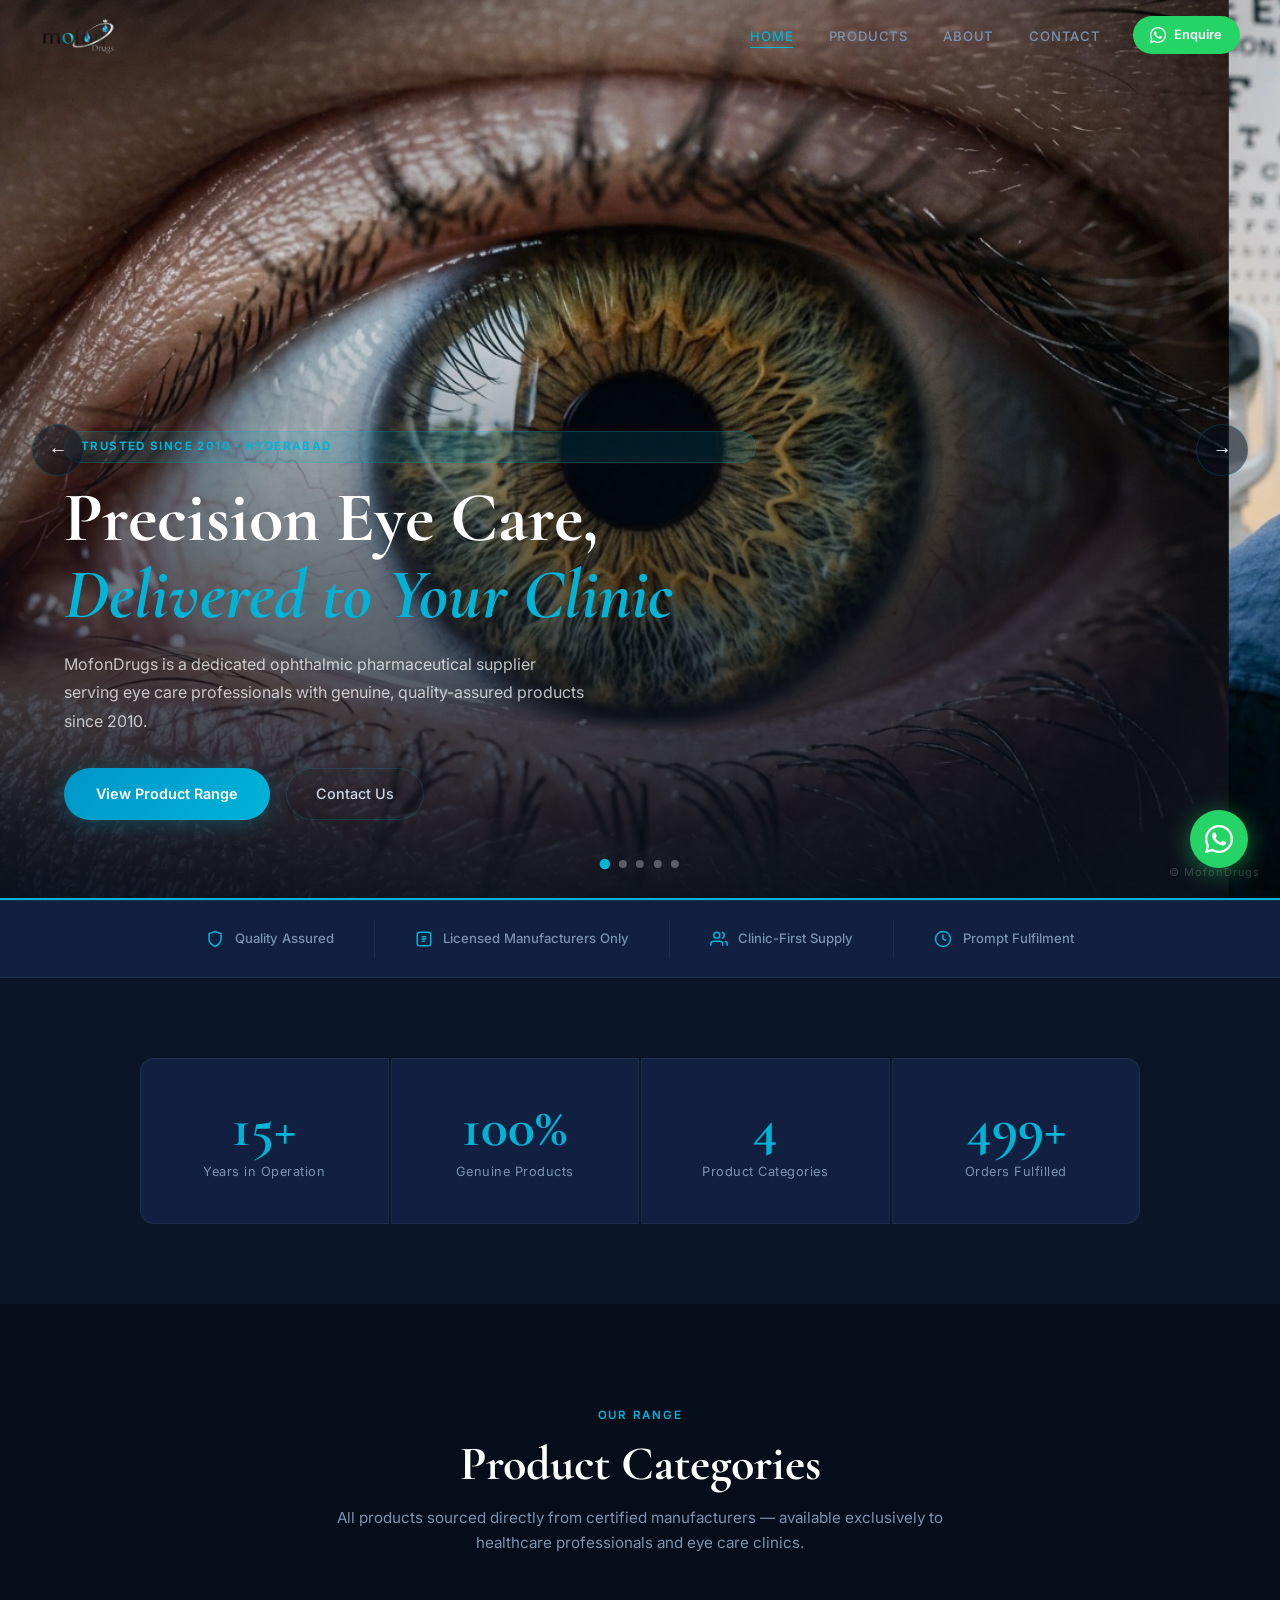
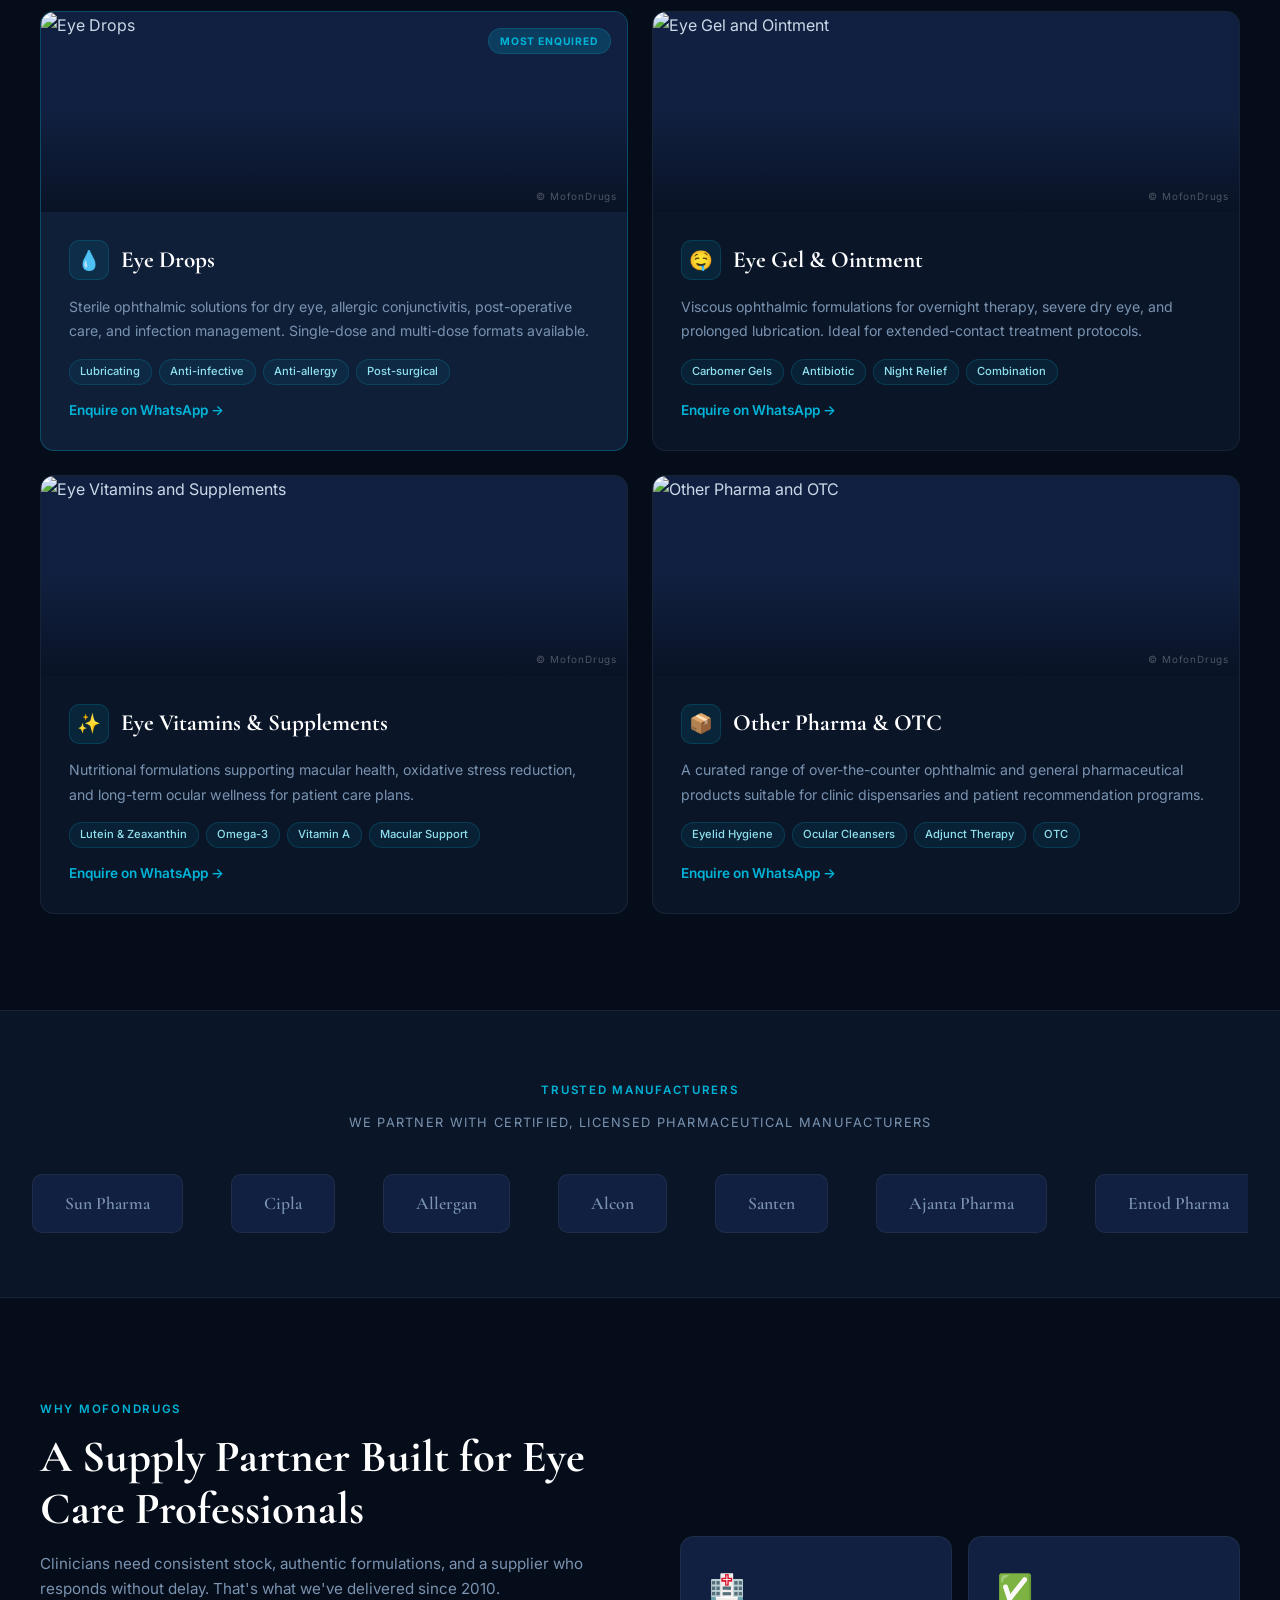
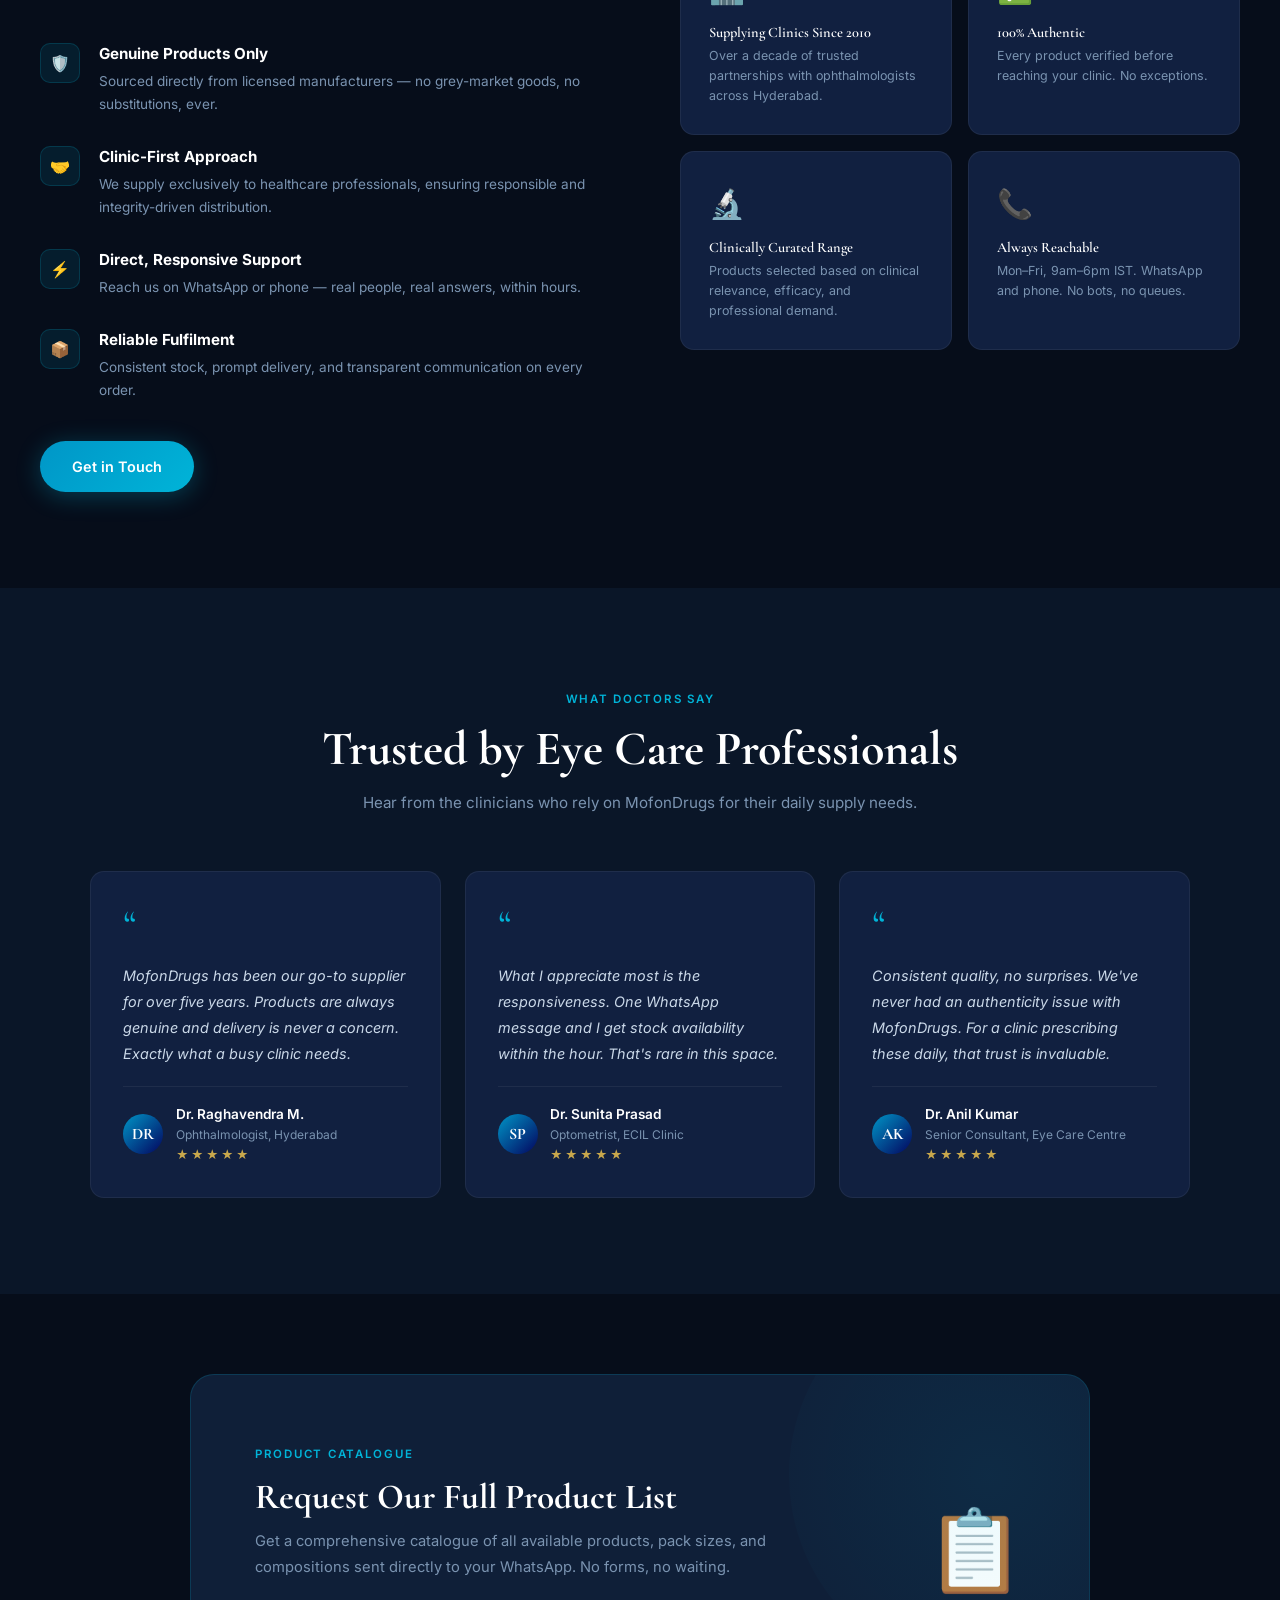
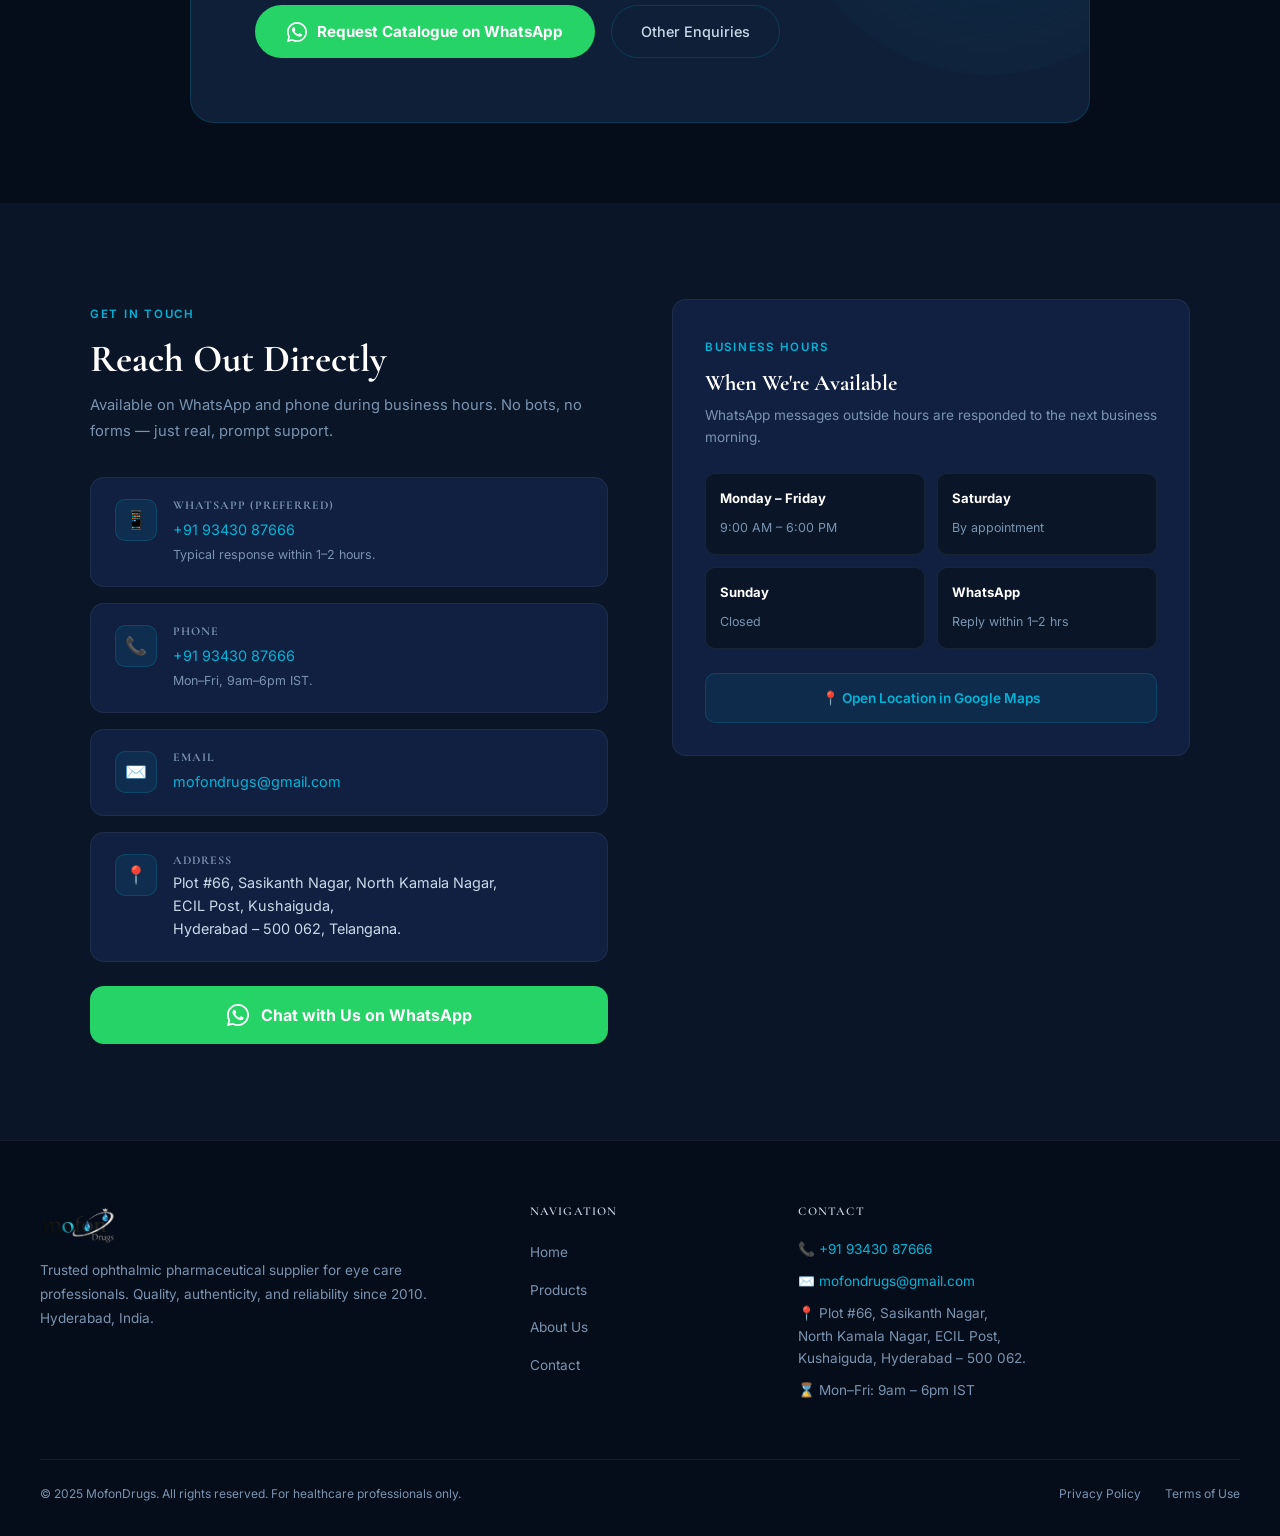
==== commit 2ca128bf: "Update index.html" ====
--- a/index.html
+++ b/index.html
@@ -30,11 +30,11 @@
     #particles{position:fixed;inset:0;z-index:0;pointer-events:none;opacity:0.45}
 
     /* NAVBAR */
-    .navbar{position:fixed;top:0;left:0;right:0;z-index:100;padding:1rem 2rem;transition:background .4s,border-color .4s;background:rgba(6,13,26,0.85);backdrop-filter:blur(14px);border-bottom:1px solid var(--border)}
+    .navbar{position:fixed;top:0;left:0;right:0;z-index:100;padding:1rem 2rem;transition:background .4s,border-color .4s}
     .navbar.scrolled{background:rgba(6,13,26,0.94);backdrop-filter:blur(18px);border-bottom:1px solid var(--border)}
     .nav-inner{max-width:1200px;margin:0 auto;display:flex;align-items:center;gap:2rem}
     .logo{display:flex;align-items:center;gap:0.6rem;font-family:'Cormorant Garamond',serif;font-size:1.4rem;font-weight:700;color:var(--white)}
-    .logo-mark{width:38px;height:38px;border-radius:10px;background:linear-gradient(135deg,var(--teal2),var(--teal));display:flex;align-items:center;justify-content:center;font-size:1rem;font-weight:700;color:white;box-shadow:0 0 16px rgba(0,180,216,0.4)}
+    .logo-img{height:38px;width:auto;border-radius:0;object-fit:contain;pointer-events:auto;-webkit-user-drag:none}
     .nav-links{display:flex;gap:2.2rem;margin-left:auto}
     .nav-links a{font-size:0.82rem;font-weight:500;color:var(--muted);letter-spacing:0.06em;text-transform:uppercase;transition:color .2s;position:relative}
     .nav-links a:hover,.nav-links a.active{color:var(--teal)}
@@ -49,14 +49,14 @@
     .mobile-nav .close-btn{position:absolute;top:1.5rem;right:2rem;font-size:2rem;color:var(--muted);background:none;border:none;cursor:pointer}
 
     /* CAROUSEL */
-    .carousel{position:relative;width:100%;height:100vh;overflow:hidden;z-index:1;margin-top:0}
+    .carousel{position:relative;width:100%;height:100vh;overflow:hidden;z-index:1}
     .carousel-track{display:flex;height:100%;transition:transform 1s cubic-bezier(0.77,0,0.18,1)}
     .carousel-slide{flex:0 0 100%;height:100%;position:relative}
-    .carousel-slide img{width:100%;height:100%;object-fit:cover;object-position:center center;-webkit-user-drag:none;pointer-events:none;transform:scale(1.08);transition:transform 8s ease}
+    .carousel-slide img{width:100%;height:100%;object-fit:cover;-webkit-user-drag:none;pointer-events:none;transform:scale(1.08);transition:transform 8s ease}
     .carousel-slide.active img{transform:scale(1)}
     .carousel-slide::after{content:'';position:absolute;inset:0;background:linear-gradient(to bottom,rgba(6,13,26,0.3) 0%,rgba(6,13,26,0.1) 30%,rgba(6,13,26,0.55) 65%,rgba(6,13,26,0.92) 100%)}
     .carousel-slide::before{content:'© MofonDrugs';position:absolute;bottom:18px;right:20px;z-index:3;font-size:0.68rem;color:rgba(255,255,255,0.2);letter-spacing:0.1em;pointer-events:none}
-    .slide-content{position:absolute;inset:0;z-index:2;display:flex;flex-direction:column;justify-content:flex-end;padding:5rem 4rem 4rem;max-width:820px}
+    .slide-content{position:absolute;inset:0;z-index:2;display:flex;flex-direction:column;justify-content:flex-end;padding:5rem 4rem;max-width:820px}
     .slide-tag{display:inline-block;background:rgba(0,180,216,0.12);border:1px solid var(--border);color:var(--teal);font-size:0.72rem;font-weight:700;padding:0.35rem 1rem;border-radius:50px;letter-spacing:0.12em;text-transform:uppercase;margin-bottom:1rem;opacity:0;transform:translateY(20px);transition:opacity .6s .2s ease,transform .6s .2s ease}
     .slide-title{font-family:'Cormorant Garamond',serif;font-size:clamp(2.4rem,5.5vw,4.5rem);color:var(--white);line-height:1.1;margin-bottom:1rem;opacity:0;transform:translateY(24px);transition:opacity .7s .35s ease,transform .7s .35s ease}
     .slide-title em{color:var(--teal);font-style:italic}
@@ -226,20 +226,6 @@
     .reveal.visible{opacity:1;transform:translateY(0)}
     .reveal-delay-1{transition-delay:.1s}.reveal-delay-2{transition-delay:.2s}.reveal-delay-3{transition-delay:.3s}
 
-
-    /* ── EYE BLINK INTRO ── */
-    #intro-overlay{position:fixed;inset:0;z-index:9999;background:#060d1a;display:flex;align-items:center;justify-content:center;flex-direction:column;pointer-events:none}
-    #intro-overlay.done{opacity:0;transition:opacity .5s .2s ease;pointer-events:none}
-    .blink-eye{position:relative;width:180px;height:90px;display:flex;align-items:center;justify-content:center}
-    .blink-lid-top,.blink-lid-bot{position:absolute;left:0;right:0;background:#060d1a;z-index:2;transition:height .25s ease}
-    .blink-lid-top{top:0;height:50%;border-radius:90px 90px 0 0}
-    .blink-lid-bot{bottom:0;height:50%;border-radius:0 0 90px 90px}
-    .blink-iris{width:70px;height:70px;border-radius:50%;background:radial-gradient(circle at 38% 38%,#1a7fa8,#03045E 70%);box-shadow:0 0 24px rgba(0,180,216,0.5);position:relative;z-index:1}
-    .blink-shine{position:absolute;width:18px;height:18px;border-radius:50%;background:rgba(255,255,255,0.3);top:10px;left:14px}
-    .intro-logo{margin-top:2rem;opacity:0;transform:translateY(20px);transition:opacity .6s ease,transform .6s ease}
-    .intro-logo img{height:56px;width:auto;filter:drop-shadow(0 0 12px rgba(0,180,216,0.5))}
-    .intro-logo.show{opacity:1;transform:translateY(0)}
-
     /* KEYFRAMES */
     @keyframes scrollBrands{from{transform:translateX(0)}to{transform:translateX(-50%)}}
     @keyframes waPulse{0%,100%{box-shadow:0 4px 24px rgba(37,211,102,0.5)}50%{box-shadow:0 4px 40px rgba(37,211,102,0.8),0 0 0 12px rgba(37,211,102,0.1)}}
@@ -266,24 +252,14 @@
       .why-visual{grid-template-columns:1fr}
       .footer-inner{grid-template-columns:1fr}
       .trust-item{border-right:none;padding:0.5rem 1rem}
-      .footer-bottom{flex-direction:column;text-align:center}.logo-img{height:44px}
-      .slide-content{padding:5rem 1.5rem 3rem}
+      .footer-bottom{flex-direction:column;text-align:center}
+      .slide-content{padding:3rem 1.5rem}
       .carousel-prev{left:0.75rem}.carousel-next{right:0.75rem}
     }
   </style>
 </head>
 <body>
 
-<div id="intro-overlay">
-  <div class="blink-eye">
-    <div class="blink-lid-top" id="lidTop"></div>
-    <div class="blink-iris"><div class="blink-shine"></div></div>
-    <div class="blink-lid-bot" id="lidBot"></div>
-  </div>
-  <div class="intro-logo" id="introLogo">
-    <img src="assets/images/logo.png" alt="MofonDrugs" draggable="false" onerror="this.style.display='none';this.nextElementSibling.style.display='block'"/><span style="display:none;font-family:'Cormorant Garamond',serif;font-size:1.8rem;font-weight:700;color:white;letter-spacing:0.05em">MofonDrugs</span>
-  </div>
-</div>
 <canvas id="particles"></canvas>
 
 <div class="mobile-nav" id="mobileNav">
@@ -298,7 +274,7 @@
 <nav class="navbar" id="navbar">
   <div class="nav-inner">
     <a class="logo" href="#home">
-      <span class="logo-mark">M</span>MofonDrugs
+      <img src="assets/images/logo.png" alt="MofonDrugs" class="logo-img">
     </a>
     <ul class="nav-links">
       <li><a href="#home" class="active">Home</a></li>
@@ -315,10 +291,10 @@
 </nav>
 
 <!-- HERO CAROUSEL -->
-<section class="carousel" id="home" style="padding-top:0">
+<section class="carousel" id="home">
   <div class="carousel-track" id="carouselTrack">
     <div class="carousel-slide active">
-      <img src="assets/images/slide1.jpg" alt="Human eye macro" draggable="false"/>
+      <img src="assets/images/slide1.webp" alt="Human eye macro" draggable="false"/>
       <div class="slide-content">
         <span class="slide-tag">Trusted Since 2010 &middot; Hyderabad</span>
         <h1 class="slide-title">Precision Eye Care,<br/><em>Delivered to Your Clinic</em></h1>
@@ -330,7 +306,7 @@
       </div>
     </div>
     <div class="carousel-slide">
-      <img src="assets/images/slide2.jpg" alt="Ophthalmologist eye examination" draggable="false"/>
+      <img src="assets/images/slide2.webp" alt="Ophthalmologist eye examination" draggable="false"/>
       <div class="slide-content">
         <span class="slide-tag">For Healthcare Professionals</span>
         <h1 class="slide-title">Supplying <em>Clinics</em><br/>That Demand Quality</h1>
@@ -342,7 +318,7 @@
       </div>
     </div>
     <div class="carousel-slide">
-      <img src="assets/images/slide3.jpg" alt="Eye drops being applied" draggable="false"/>
+      <img src="assets/images/slide3.webp" alt="Eye drops being applied" draggable="false"/>
       <div class="slide-content">
         <span class="slide-tag">Product Category</span>
         <h1 class="slide-title">Sterile <em>Eye Drops</em><br/>for Every Protocol</h1>
@@ -598,7 +574,7 @@
 <footer class="footer">
   <div class="footer-inner">
     <div class="footer-brand">
-      <a class="logo" href="#home"><span class="logo-mark">M</span> MofonDrugs</a>
+      <a class="logo" href="#home"><img src="assets/images/logo.png" alt="MofonDrugs" class="logo-img"></a>
       <p>Trusted ophthalmic pharmaceutical supplier for eye care professionals. Quality, authenticity, and reliability since 2010. Hyderabad, India.</p>
     </div>
     <div class="footer-links">
@@ -731,59 +707,6 @@
   }
   const co=new IntersectionObserver(entries=>entries.forEach(e=>{if(e.isIntersecting){animCounter(e.target);co.unobserve(e.target)}}),{threshold:.5});
   document.querySelectorAll('.counter').forEach(el=>co.observe(el));
-
-  /* NAV PILL CLICK RIPPLE */
-  document.querySelectorAll('.nav-links a').forEach(a=>{
-    a.addEventListener('click',function(){
-      this.classList.remove('nav-ripple');
-      void this.offsetWidth; // reflow
-      this.classList.add('nav-ripple');
-      this.addEventListener('animationend',()=>this.classList.remove('nav-ripple'),{once:true});
-    });
-  });
-
-  /* EYE BLINK INTRO */
-  (function(){
-    const overlay = document.getElementById('intro-overlay');
-    const lidTop  = document.getElementById('lidTop');
-    const lidBot  = document.getElementById('lidBot');
-    const logo    = document.getElementById('introLogo');
-    if(!overlay) return;
-
-    // Start: lids closed (eye shut)
-    lidTop.style.height = '50%';
-    lidBot.style.height = '50%';
-
-    // Step 1: hold closed briefly
-    setTimeout(()=>{
-      // Step 2: open eye
-      lidTop.style.transition = 'height .35s ease';
-      lidBot.style.transition = 'height .35s ease';
-      lidTop.style.height = '0%';
-      lidBot.style.height = '0%';
-    }, 300);
-
-    // Step 3: logo rises
-    setTimeout(()=>{ logo.classList.add('show'); }, 750);
-
-    // Step 4: blink once more
-    setTimeout(()=>{
-      lidTop.style.transition = 'height .15s ease';
-      lidBot.style.transition = 'height .15s ease';
-      lidTop.style.height = '50%';
-      lidBot.style.height = '50%';
-    }, 1400);
-    setTimeout(()=>{
-      lidTop.style.height = '0%';
-      lidBot.style.height = '0%';
-    }, 1600);
-
-    // Step 5: fade out overlay, reveal site
-    setTimeout(()=>{
-      overlay.classList.add('done');
-      setTimeout(()=>{ overlay.style.display='none'; }, 700);
-    }, 2100);
-  })();
 </script>
 </body>
 </html>
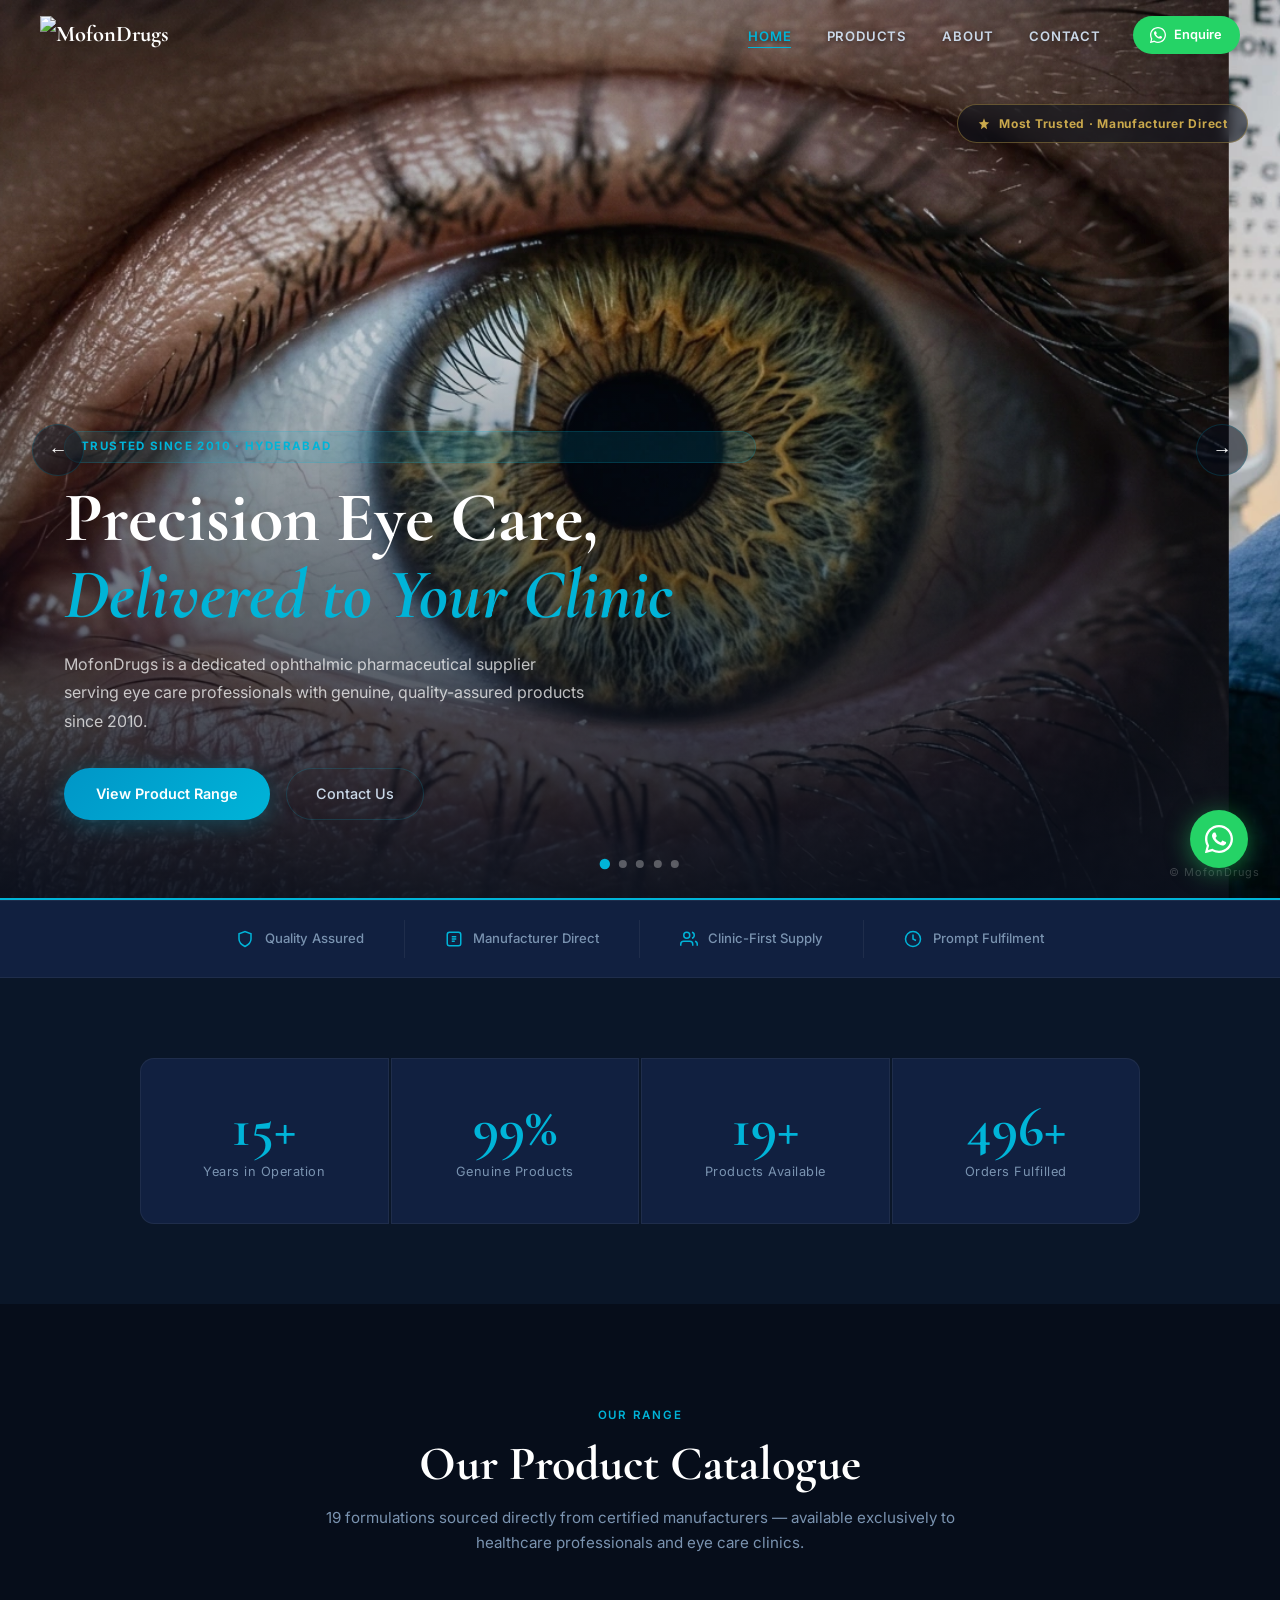
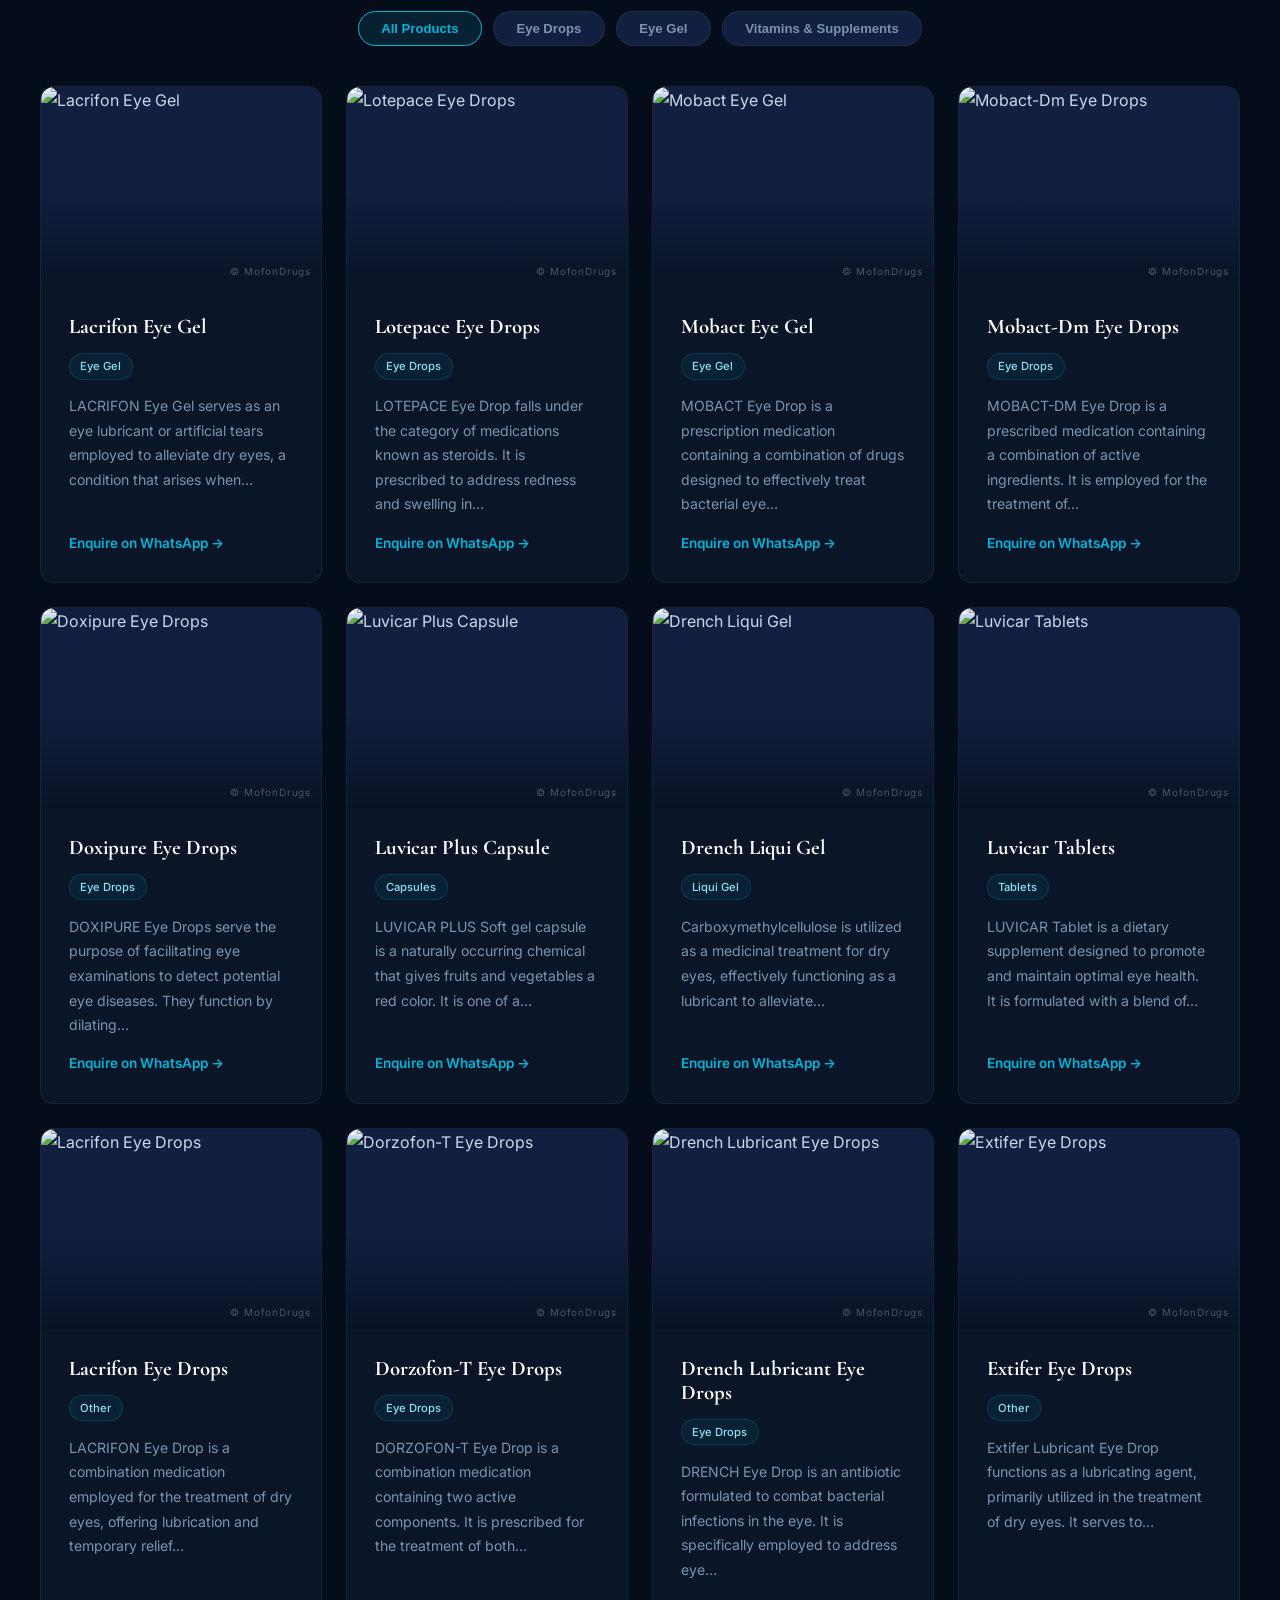
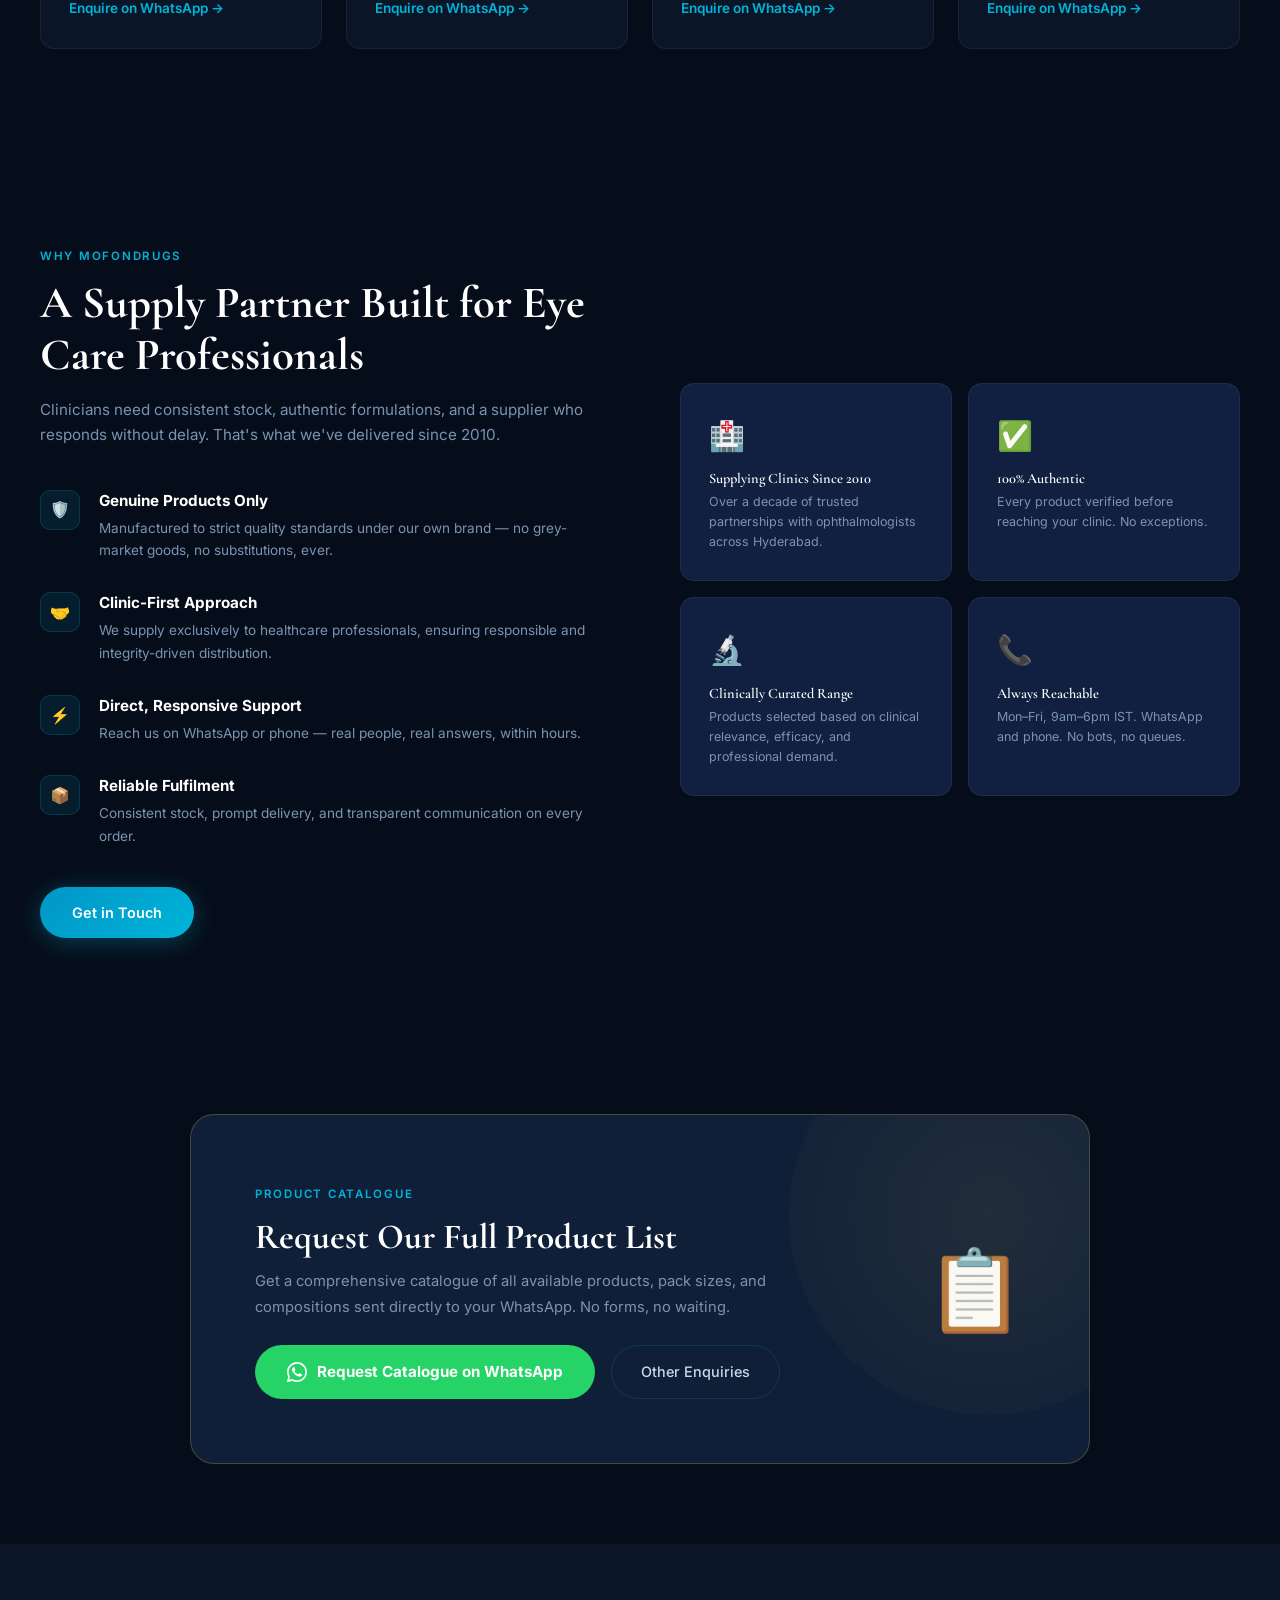
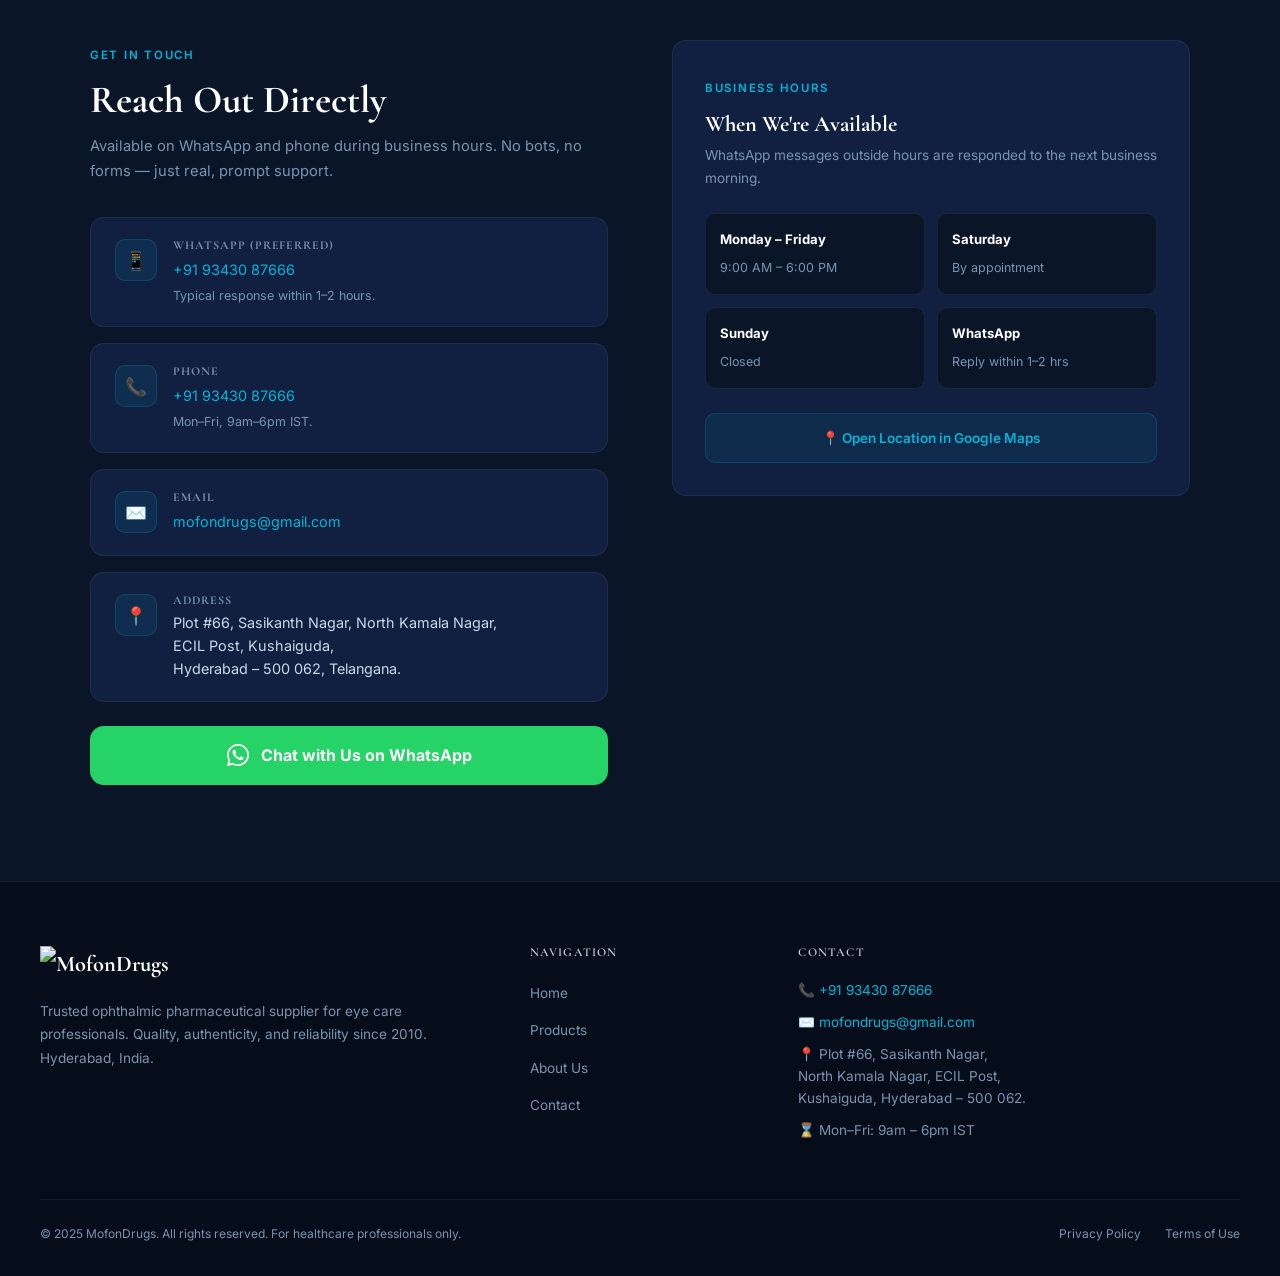
==== commit 53aaffaa: "Update index.html" ====
--- a/index.html
+++ b/index.html
@@ -36,7 +36,7 @@
     .logo{display:flex;align-items:center;gap:0.6rem;font-family:'Cormorant Garamond',serif;font-size:1.4rem;font-weight:700;color:var(--white)}
     .logo-img{height:38px;width:auto;border-radius:0;object-fit:contain;pointer-events:auto;-webkit-user-drag:none}
     .nav-links{display:flex;gap:2.2rem;margin-left:auto}
-    .nav-links a{font-size:0.82rem;font-weight:500;color:var(--muted);letter-spacing:0.06em;text-transform:uppercase;transition:color .2s;position:relative}
+    .nav-links a{font-size:0.82rem;font-weight:600;color:var(--off);letter-spacing:0.06em;text-transform:uppercase;transition:color .2s;position:relative;text-shadow:0 1px 4px rgba(0,0,0,0.5)}
     .nav-links a:hover,.nav-links a.active{color:var(--teal)}
     .nav-links a.active::after{content:'';position:absolute;bottom:-4px;left:0;right:0;height:1px;background:var(--teal)}
     .btn-wa-nav{display:flex;align-items:center;gap:0.5rem;background:var(--wa);color:white;padding:0.5rem 1.1rem;border-radius:50px;font-size:0.8rem;font-weight:600;transition:transform .2s,box-shadow .2s;white-space:nowrap}
@@ -50,6 +50,9 @@
 
     /* CAROUSEL */
     .carousel{position:relative;width:100%;height:100vh;overflow:hidden;z-index:1}
+    .trust-seal{position:absolute;top:6.5rem;right:2rem;z-index:5;display:flex;align-items:center;gap:0.5rem;background:rgba(6,13,26,0.55);border:1px solid rgba(201,168,76,0.4);color:var(--gold);font-size:0.75rem;font-weight:700;padding:0.55rem 1.2rem;border-radius:50px;letter-spacing:0.06em;backdrop-filter:blur(8px)}
+    .trust-seal svg{flex-shrink:0}
+    @media(max-width:700px){.trust-seal{display:none}}
     .carousel-track{display:flex;height:100%;transition:transform 1s cubic-bezier(0.77,0,0.18,1)}
     .carousel-slide{flex:0 0 100%;height:100%;position:relative}
     .carousel-slide img{width:100%;height:100%;object-fit:cover;-webkit-user-drag:none;pointer-events:none;transform:scale(1.08);transition:transform 8s ease}
@@ -102,37 +105,28 @@
 
     /* PRODUCTS */
     .products-section{padding:6rem 2rem;background:var(--bg)}
-    .products-grid{max-width:1200px;margin:0 auto;display:grid;grid-template-columns:repeat(2,1fr);gap:1.5rem}
+    .filter-tabs{display:flex;flex-wrap:wrap;justify-content:center;gap:0.7rem;margin-bottom:2.5rem}
+    .filter-tab{background:var(--surface);border:1px solid var(--border2);color:var(--muted);font-size:0.82rem;font-weight:600;padding:0.55rem 1.4rem;border-radius:50px;cursor:pointer;transition:border-color .2s,color .2s,background .2s}
+    .filter-tab:hover{color:var(--off);border-color:var(--border)}
+    .filter-tab.active{background:rgba(0,180,216,0.12);border-color:var(--teal);color:var(--teal)}
+    .products-grid{max-width:1200px;margin:0 auto;display:grid;grid-template-columns:repeat(auto-fill,minmax(260px,1fr));gap:1.5rem}
+    .products-empty{text-align:center;color:var(--muted);font-size:0.9rem;padding:2rem;grid-column:1/-1}
     .product-card{background:var(--bg2);border:1px solid var(--border2);border-radius:var(--r);overflow:hidden;display:flex;flex-direction:column;position:relative;transition:border-color .3s,transform .3s,box-shadow .3s}
     .product-card::before{content:'';position:absolute;top:0;left:0;right:0;height:1px;background:linear-gradient(90deg,transparent,var(--teal),transparent);opacity:0;transition:opacity .3s;z-index:1}
     .product-card:hover{border-color:var(--border);transform:translateY(-5px);box-shadow:0 24px 64px rgba(0,0,0,0.5),var(--glow)}
     .product-card:hover::before{opacity:1}
-    .product-card.featured{border-color:rgba(0,180,216,0.3);background:var(--bg3)}
     .product-img-wrap{position:relative;width:100%;height:200px;overflow:hidden;background:var(--surface)}
     .product-img-wrap img{width:100%;height:100%;object-fit:cover;transition:transform .5s ease;pointer-events:none;-webkit-user-drag:none}
     .product-card:hover .product-img-wrap img{transform:scale(1.06)}
     .product-img-wrap::after{content:'© MofonDrugs';position:absolute;bottom:8px;right:10px;font-size:0.62rem;color:rgba(255,255,255,0.28);letter-spacing:0.08em;pointer-events:none;z-index:2}
     .product-img-overlay{position:absolute;inset:0;background:linear-gradient(to bottom,transparent 50%,rgba(6,13,26,0.7) 100%);z-index:1}
-    .featured-badge{position:absolute;top:1rem;right:1rem;z-index:3;background:rgba(0,180,216,0.2);border:1px solid var(--border);color:var(--teal);font-size:0.65rem;font-weight:700;padding:0.2rem 0.7rem;border-radius:50px;letter-spacing:0.08em;text-transform:uppercase}
     .product-body{padding:1.75rem;display:flex;flex-direction:column;gap:0.9rem;flex:1}
-    .product-icon-row{display:flex;align-items:center;gap:0.75rem}
-    .product-icon{width:40px;height:40px;border-radius:10px;display:flex;align-items:center;justify-content:center;font-size:1.2rem;background:rgba(0,180,216,0.1);border:1px solid var(--border)}
-    .product-card h3{font-size:1.45rem;color:var(--white)}
+    .product-card h3{font-size:1.3rem;color:var(--white)}
     .product-body>p{font-size:0.88rem;color:var(--muted);line-height:1.75}
     .product-tags{display:flex;flex-wrap:wrap;gap:0.45rem}
     .tag{background:rgba(0,180,216,0.07);border:1px solid var(--border);color:var(--aqua);font-size:0.7rem;font-weight:500;padding:0.18rem 0.65rem;border-radius:50px}
     .card-cta{display:inline-flex;align-items:center;gap:0.4rem;margin-top:auto;color:var(--teal);font-size:0.85rem;font-weight:600;transition:gap .2s,color .2s}
     .card-cta:hover{gap:0.75rem;color:var(--aqua)}
-
-    /* BRANDS */
-    .brands-section{padding:4rem 2rem;background:var(--bg2);border-top:1px solid var(--border2);border-bottom:1px solid var(--border2);overflow:hidden}
-    .brands-header{text-align:center;margin-bottom:2.5rem}
-    .brands-header p{font-size:0.8rem;color:var(--muted);letter-spacing:0.1em;text-transform:uppercase}
-    .brands-track-wrap{overflow:hidden}
-    .brands-track{display:flex;gap:3rem;align-items:center;animation:scrollBrands 24s linear infinite;width:max-content}
-    .brands-track:hover{animation-play-state:paused}
-    .brand-item{background:var(--surface);border:1px solid var(--border2);border-radius:10px;padding:0.9rem 2rem;font-family:'Cormorant Garamond',serif;font-size:1.1rem;font-weight:600;color:var(--muted);white-space:nowrap;transition:color .3s,border-color .3s}
-    .brand-item:hover{color:var(--teal);border-color:var(--border)}
 
     /* WHY */
     .why-section{padding:6rem 2rem;background:var(--bg)}
@@ -151,23 +145,10 @@
     .wv-card h4{font-size:0.9rem;color:var(--white);margin-bottom:0.3rem;font-weight:600}
     .wv-card p{font-size:0.78rem;color:var(--muted);line-height:1.6}
 
-    /* TESTIMONIALS */
-    .testimonials-section{padding:6rem 2rem;background:var(--bg2)}
-    .testimonials-grid{max-width:1100px;margin:0 auto;display:grid;grid-template-columns:repeat(3,1fr);gap:1.5rem}
-    .testi-card{background:var(--surface);border:1px solid var(--border2);border-radius:var(--r);padding:2rem;display:flex;flex-direction:column;gap:1.2rem;transition:border-color .3s,transform .3s}
-    .testi-card:hover{border-color:var(--border);transform:translateY(-4px)}
-    .testi-quote{font-size:2.5rem;color:var(--teal);line-height:1;font-family:'Cormorant Garamond',serif}
-    .testi-text{font-size:0.9rem;color:var(--off);line-height:1.8;font-style:italic;flex:1}
-    .testi-author{display:flex;align-items:center;gap:0.8rem;padding-top:1rem;border-top:1px solid var(--border2)}
-    .testi-avatar{width:40px;height:40px;border-radius:50%;background:linear-gradient(135deg,var(--teal2),#03045E);display:flex;align-items:center;justify-content:center;font-family:'Cormorant Garamond',serif;font-size:1rem;font-weight:700;color:white;flex-shrink:0}
-    .testi-name{font-size:0.85rem;font-weight:600;color:var(--white)}
-    .testi-role{font-size:0.75rem;color:var(--muted)}
-    .testi-stars{color:var(--gold);font-size:0.75rem;letter-spacing:2px}
-
     /* CATALOGUE */
     .catalogue-section{padding:5rem 2rem;background:var(--bg)}
-    .catalogue-inner{max-width:900px;margin:0 auto;background:var(--bg3);border:1px solid var(--border);border-radius:24px;padding:4rem;display:flex;align-items:center;gap:4rem;position:relative;overflow:hidden}
-    .catalogue-inner::before{content:'';position:absolute;top:-100px;right:-100px;width:400px;height:400px;border-radius:50%;background:radial-gradient(circle,rgba(0,180,216,0.08),transparent);pointer-events:none}
+    .catalogue-inner{max-width:900px;margin:0 auto;background:var(--bg3);border:1px solid rgba(201,168,76,0.3);border-radius:24px;padding:4rem;display:flex;align-items:center;gap:4rem;position:relative;overflow:hidden}
+    .catalogue-inner::before{content:'';position:absolute;top:-100px;right:-100px;width:400px;height:400px;border-radius:50%;background:radial-gradient(circle,rgba(201,168,76,0.10),transparent);pointer-events:none}
     .cat-text{flex:1}
     .cat-text h2{font-size:2.2rem;color:var(--white);margin-bottom:0.75rem}
     .cat-text p{color:var(--muted);font-size:0.92rem;line-height:1.75;margin-bottom:1.5rem}
@@ -227,14 +208,12 @@
     .reveal-delay-1{transition-delay:.1s}.reveal-delay-2{transition-delay:.2s}.reveal-delay-3{transition-delay:.3s}
 
     /* KEYFRAMES */
-    @keyframes scrollBrands{from{transform:translateX(0)}to{transform:translateX(-50%)}}
     @keyframes waPulse{0%,100%{box-shadow:0 4px 24px rgba(37,211,102,0.5)}50%{box-shadow:0 4px 40px rgba(37,211,102,0.8),0 0 0 12px rgba(37,211,102,0.1)}}
 
     /* RESPONSIVE */
     @media(max-width:1000px){
       .why-inner{grid-template-columns:1fr;gap:3rem}
       .why-visual{grid-template-columns:1fr 1fr}
-      .testimonials-grid{grid-template-columns:1fr 1fr}
       .contact-inner{grid-template-columns:1fr;gap:2.5rem}
       .footer-inner{grid-template-columns:1fr 1fr;gap:2rem}
       .catalogue-inner{flex-direction:column;gap:2rem;text-align:center;padding:2.5rem}
@@ -248,7 +227,6 @@
       .stat-card:first-child{border-radius:var(--r) 0 0 0}
       .stat-card:last-child{border-radius:0 0 var(--r) 0}
       .products-grid{grid-template-columns:1fr}
-      .testimonials-grid{grid-template-columns:1fr}
       .why-visual{grid-template-columns:1fr}
       .footer-inner{grid-template-columns:1fr}
       .trust-item{border-right:none;padding:0.5rem 1rem}
@@ -274,7 +252,7 @@
 <nav class="navbar" id="navbar">
   <div class="nav-inner">
     <a class="logo" href="#home">
-      <img src="assets/images/logo.png" alt="MofonDrugs" class="logo-img">
+      <img src="images/logo-dark-bg.png" alt="MofonDrugs" class="logo-img">
     </a>
     <ul class="nav-links">
       <li><a href="#home" class="active">Home</a></li>
@@ -292,9 +270,13 @@
 
 <!-- HERO CAROUSEL -->
 <section class="carousel" id="home">
+  <div class="trust-seal">
+    <svg width="14" height="14" viewBox="0 0 24 24" fill="currentColor"><path d="M12 2l2.4 6.6L21 9.3l-5.2 4.6L17.3 21 12 17.3 6.7 21l1.5-7.1L3 9.3l6.6-.7L12 2z"/></svg>
+    Most Trusted &middot; Manufacturer Direct
+  </div>
   <div class="carousel-track" id="carouselTrack">
     <div class="carousel-slide active">
-      <img src="assets/images/slide1.webp" alt="Human eye macro" draggable="false"/>
+      <img src="images/slide1.webp" alt="Human eye macro" draggable="false"/>
       <div class="slide-content">
         <span class="slide-tag">Trusted Since 2010 &middot; Hyderabad</span>
         <h1 class="slide-title">Precision Eye Care,<br/><em>Delivered to Your Clinic</em></h1>
@@ -306,7 +288,7 @@
       </div>
     </div>
     <div class="carousel-slide">
-      <img src="assets/images/slide2.webp" alt="Ophthalmologist eye examination" draggable="false"/>
+      <img src="images/slide2.webp" alt="Ophthalmologist eye examination" draggable="false"/>
       <div class="slide-content">
         <span class="slide-tag">For Healthcare Professionals</span>
         <h1 class="slide-title">Supplying <em>Clinics</em><br/>That Demand Quality</h1>
@@ -318,7 +300,7 @@
       </div>
     </div>
     <div class="carousel-slide">
-      <img src="assets/images/slide3.webp" alt="Eye drops being applied" draggable="false"/>
+      <img src="images/slide3.webp" alt="Eye drops being applied" draggable="false"/>
       <div class="slide-content">
         <span class="slide-tag">Product Category</span>
         <h1 class="slide-title">Sterile <em>Eye Drops</em><br/>for Every Protocol</h1>
@@ -330,7 +312,7 @@
       </div>
     </div>
     <div class="carousel-slide">
-      <img src="assets/images/slide4.jpg" alt="Eye gel and ointment" draggable="false"/>
+      <img src="images/08_LACRIFON_EYE-GEL_1.jpg" alt="Eye gel and ointment" draggable="false"/>
       <div class="slide-content">
         <span class="slide-tag">Product Category</span>
         <h1 class="slide-title">Eye Gels &amp;<br/><em>Therapeutic Ointments</em></h1>
@@ -342,7 +324,7 @@
       </div>
     </div>
     <div class="carousel-slide">
-      <img src="assets/images/slide5.jpg" alt="Eye vitamins and supplements" draggable="false"/>
+      <img src="images/slide5.webp" alt="Eye vitamins and supplements" draggable="false"/>
       <div class="slide-content">
         <span class="slide-tag">Product Category</span>
         <h1 class="slide-title">Ocular Vitamins &amp;<br/><em>Macular Supplements</em></h1>
@@ -366,7 +348,7 @@
     <svg width="18" height="18" viewBox="0 0 24 24" fill="none" stroke="currentColor" stroke-width="2"><path d="M12 22s8-4 8-10V5l-8-3-8 3v7c0 6 8 10 8 10z"/></svg>Quality Assured
   </div>
   <div class="trust-item">
-    <svg width="18" height="18" viewBox="0 0 24 24" fill="none" stroke="currentColor" stroke-width="2"><rect x="3" y="3" width="18" height="18" rx="3"/><path d="M9 9h6M9 12h6M9 15h4"/></svg>Licensed Manufacturers Only
+    <svg width="18" height="18" viewBox="0 0 24 24" fill="none" stroke="currentColor" stroke-width="2"><rect x="3" y="3" width="18" height="18" rx="3"/><path d="M9 9h6M9 12h6M9 15h4"/></svg>Manufacturer Direct
   </div>
   <div class="trust-item">
     <svg width="18" height="18" viewBox="0 0 24 24" fill="none" stroke="currentColor" stroke-width="2"><path d="M17 21v-2a4 4 0 0 0-4-4H5a4 4 0 0 0-4 4v2"/><circle cx="9" cy="7" r="4"/><path d="M23 21v-2a4 4 0 0 0-3-3.87"/><path d="M16 3.13a4 4 0 0 1 0 7.75"/></svg>Clinic-First Supply
@@ -381,7 +363,7 @@
   <div class="stats-inner">
     <div class="stat-card reveal"><div class="stat-num"><span class="counter" data-target="15">0</span><span>+</span></div><div class="stat-lbl">Years in Operation</div></div>
     <div class="stat-card reveal reveal-delay-1"><div class="stat-num"><span class="counter" data-target="100">0</span><span>%</span></div><div class="stat-lbl">Genuine Products</div></div>
-    <div class="stat-card reveal reveal-delay-2"><div class="stat-num"><span class="counter" data-target="4">0</span></div><div class="stat-lbl">Product Categories</div></div>
+    <div class="stat-card reveal reveal-delay-2"><div class="stat-num"><span class="counter" data-target="19">0</span><span>+</span></div><div class="stat-lbl">Products Available</div></div>
     <div class="stat-card reveal reveal-delay-3"><div class="stat-num"><span class="counter" data-target="500">0</span><span>+</span></div><div class="stat-lbl">Orders Fulfilled</div></div>
   </div>
 </section>
@@ -391,79 +373,17 @@
   <div style="max-width:1200px;margin:0 auto">
     <div class="section-header reveal">
       <span class="section-tag">Our Range</span>
-      <h2>Product Categories</h2>
-      <p>All products sourced directly from certified manufacturers — available exclusively to healthcare professionals and eye care clinics.</p>
-    </div>
-    <div class="products-grid">
-      <div class="product-card featured reveal">
-        <div class="product-img-wrap">
-          <img src="assets/images/1.jpg" alt="Eye Drops" draggable="false"/>
-          <div class="product-img-overlay"></div>
-          <div class="featured-badge">Most Enquired</div>
-        </div>
-        <div class="product-body">
-          <div class="product-icon-row"><div class="product-icon">&#128167;</div><h3>Eye Drops</h3></div>
-          <p>Sterile ophthalmic solutions for dry eye, allergic conjunctivitis, post-operative care, and infection management. Single-dose and multi-dose formats available.</p>
-          <div class="product-tags"><span class="tag">Lubricating</span><span class="tag">Anti-infective</span><span class="tag">Anti-allergy</span><span class="tag">Post-surgical</span></div>
-          <a href="https://wa.me/919343087666?text=I%20would%20like%20to%20enquire%20about%20Eye%20Drops." target="_blank" class="card-cta">Enquire on WhatsApp &#8594;</a>
-        </div>
-      </div>
-      <div class="product-card reveal reveal-delay-1">
-        <div class="product-img-wrap">
-          <img src="assets/images/2.jpg" alt="Eye Gel and Ointment" draggable="false"/>
-          <div class="product-img-overlay"></div>
-        </div>
-        <div class="product-body">
-          <div class="product-icon-row"><div class="product-icon">&#129316;</div><h3>Eye Gel &amp; Ointment</h3></div>
-          <p>Viscous ophthalmic formulations for overnight therapy, severe dry eye, and prolonged lubrication. Ideal for extended-contact treatment protocols.</p>
-          <div class="product-tags"><span class="tag">Carbomer Gels</span><span class="tag">Antibiotic</span><span class="tag">Night Relief</span><span class="tag">Combination</span></div>
-          <a href="https://wa.me/919343087666?text=I%20would%20like%20to%20enquire%20about%20Eye%20Gel." target="_blank" class="card-cta">Enquire on WhatsApp &#8594;</a>
-        </div>
-      </div>
-      <div class="product-card reveal reveal-delay-2">
-        <div class="product-img-wrap">
-          <img src="assets/images/3.jpg" alt="Eye Vitamins and Supplements" draggable="false"/>
-          <div class="product-img-overlay"></div>
-        </div>
-        <div class="product-body">
-          <div class="product-icon-row"><div class="product-icon">&#10024;</div><h3>Eye Vitamins &amp; Supplements</h3></div>
-          <p>Nutritional formulations supporting macular health, oxidative stress reduction, and long-term ocular wellness for patient care plans.</p>
-          <div class="product-tags"><span class="tag">Lutein &amp; Zeaxanthin</span><span class="tag">Omega-3</span><span class="tag">Vitamin A</span><span class="tag">Macular Support</span></div>
-          <a href="https://wa.me/919343087666?text=I%20would%20like%20to%20enquire%20about%20Eye%20Vitamins." target="_blank" class="card-cta">Enquire on WhatsApp &#8594;</a>
-        </div>
-      </div>
-      <div class="product-card reveal reveal-delay-3">
-        <div class="product-img-wrap">
-          <img src="assets/images/4.jpg" alt="Other Pharma and OTC" draggable="false"/>
-          <div class="product-img-overlay"></div>
-        </div>
-        <div class="product-body">
-          <div class="product-icon-row"><div class="product-icon">&#128230;</div><h3>Other Pharma &amp; OTC</h3></div>
-          <p>A curated range of over-the-counter ophthalmic and general pharmaceutical products suitable for clinic dispensaries and patient recommendation programs.</p>
-          <div class="product-tags"><span class="tag">Eyelid Hygiene</span><span class="tag">Ocular Cleansers</span><span class="tag">Adjunct Therapy</span><span class="tag">OTC</span></div>
-          <a href="https://wa.me/919343087666?text=I%20would%20like%20to%20enquire%20about%20OTC%20products." target="_blank" class="card-cta">Enquire on WhatsApp &#8594;</a>
-        </div>
-      </div>
-    </div>
-  </div>
-</section>
-
-<!-- BRANDS -->
-<section class="brands-section">
-  <div class="brands-header reveal">
-    <span class="section-tag">Trusted Manufacturers</span>
-    <p>We partner with certified, licensed pharmaceutical manufacturers</p>
-  </div>
-  <div class="brands-track-wrap">
-    <div class="brands-track">
-      <div class="brand-item">Sun Pharma</div><div class="brand-item">Cipla</div>
-      <div class="brand-item">Allergan</div><div class="brand-item">Alcon</div>
-      <div class="brand-item">Santen</div><div class="brand-item">Ajanta Pharma</div>
-      <div class="brand-item">Entod Pharma</div><div class="brand-item">FDC Limited</div>
-      <div class="brand-item">Sun Pharma</div><div class="brand-item">Cipla</div>
-      <div class="brand-item">Allergan</div><div class="brand-item">Alcon</div>
-      <div class="brand-item">Santen</div><div class="brand-item">Ajanta Pharma</div>
-      <div class="brand-item">Entod Pharma</div><div class="brand-item">FDC Limited</div>
+      <h2>Our Product Catalogue</h2>
+      <p>19 formulations sourced directly from certified manufacturers — available exclusively to healthcare professionals and eye care clinics.</p>
+    </div>
+    <div class="filter-tabs" id="filterTabs">
+      <button class="filter-tab active" data-filter="All">All Products</button>
+      <button class="filter-tab" data-filter="Eye Drops">Eye Drops</button>
+      <button class="filter-tab" data-filter="Eye Gel">Eye Gel</button>
+      <button class="filter-tab" data-filter="Vitamins &amp; Supplements">Vitamins &amp; Supplements</button>
+    </div>
+    <div class="products-grid" id="productsGrid">
+      <p class="products-empty">Loading product catalogue&hellip;</p>
     </div>
   </div>
 </section>
@@ -476,7 +396,7 @@
       <h2>A Supply Partner Built for Eye Care Professionals</h2>
       <p>Clinicians need consistent stock, authentic formulations, and a supplier who responds without delay. That's what we've delivered since 2010.</p>
       <div class="why-list">
-        <div class="why-item"><div class="why-icon">&#128737;&#65039;</div><div><strong>Genuine Products Only</strong><p>Sourced directly from licensed manufacturers — no grey-market goods, no substitutions, ever.</p></div></div>
+        <div class="why-item"><div class="why-icon">&#128737;&#65039;</div><div><strong>Genuine Products Only</strong><p>Manufactured to strict quality standards under our own brand — no grey-market goods, no substitutions, ever.</p></div></div>
         <div class="why-item"><div class="why-icon">&#129309;</div><div><strong>Clinic-First Approach</strong><p>We supply exclusively to healthcare professionals, ensuring responsible and integrity-driven distribution.</p></div></div>
         <div class="why-item"><div class="why-icon">&#9889;</div><div><strong>Direct, Responsive Support</strong><p>Reach us on WhatsApp or phone — real people, real answers, within hours.</p></div></div>
         <div class="why-item"><div class="why-icon">&#128230;</div><div><strong>Reliable Fulfilment</strong><p>Consistent stock, prompt delivery, and transparent communication on every order.</p></div></div>
@@ -488,34 +408,6 @@
       <div class="wv-card"><div class="wv-icon">&#9989;</div><h4>100% Authentic</h4><p>Every product verified before reaching your clinic. No exceptions.</p></div>
       <div class="wv-card"><div class="wv-icon">&#128300;</div><h4>Clinically Curated Range</h4><p>Products selected based on clinical relevance, efficacy, and professional demand.</p></div>
       <div class="wv-card"><div class="wv-icon">&#128222;</div><h4>Always Reachable</h4><p>Mon&#8211;Fri, 9am&#8211;6pm IST. WhatsApp and phone. No bots, no queues.</p></div>
-    </div>
-  </div>
-</section>
-
-<!-- TESTIMONIALS -->
-<section class="testimonials-section">
-  <div style="max-width:1100px;margin:0 auto">
-    <div class="section-header reveal">
-      <span class="section-tag">What Doctors Say</span>
-      <h2>Trusted by Eye Care Professionals</h2>
-      <p>Hear from the clinicians who rely on MofonDrugs for their daily supply needs.</p>
-    </div>
-    <div class="testimonials-grid">
-      <div class="testi-card reveal">
-        <div class="testi-quote">&#8220;</div>
-        <p class="testi-text">MofonDrugs has been our go-to supplier for over five years. Products are always genuine and delivery is never a concern. Exactly what a busy clinic needs.</p>
-        <div class="testi-author"><div class="testi-avatar">DR</div><div><div class="testi-name">Dr. Raghavendra M.</div><div class="testi-role">Ophthalmologist, Hyderabad</div><div class="testi-stars">&#9733;&#9733;&#9733;&#9733;&#9733;</div></div></div>
-      </div>
-      <div class="testi-card reveal reveal-delay-1">
-        <div class="testi-quote">&#8220;</div>
-        <p class="testi-text">What I appreciate most is the responsiveness. One WhatsApp message and I get stock availability within the hour. That's rare in this space.</p>
-        <div class="testi-author"><div class="testi-avatar">SP</div><div><div class="testi-name">Dr. Sunita Prasad</div><div class="testi-role">Optometrist, ECIL Clinic</div><div class="testi-stars">&#9733;&#9733;&#9733;&#9733;&#9733;</div></div></div>
-      </div>
-      <div class="testi-card reveal reveal-delay-2">
-        <div class="testi-quote">&#8220;</div>
-        <p class="testi-text">Consistent quality, no surprises. We've never had an authenticity issue with MofonDrugs. For a clinic prescribing these daily, that trust is invaluable.</p>
-        <div class="testi-author"><div class="testi-avatar">AK</div><div><div class="testi-name">Dr. Anil Kumar</div><div class="testi-role">Senior Consultant, Eye Care Centre</div><div class="testi-stars">&#9733;&#9733;&#9733;&#9733;&#9733;</div></div></div>
-      </div>
     </div>
   </div>
 </section>
@@ -574,7 +466,7 @@
 <footer class="footer">
   <div class="footer-inner">
     <div class="footer-brand">
-      <a class="logo" href="#home"><img src="assets/images/logo.png" alt="MofonDrugs" class="logo-img"></a>
+      <a class="logo" href="#home"><img src="images/logo-dark-bg.png" alt="MofonDrugs" class="logo-img"></a>
       <p>Trusted ophthalmic pharmaceutical supplier for eye care professionals. Quality, authenticity, and reliability since 2010. Hyderabad, India.</p>
     </div>
     <div class="footer-links">
@@ -707,6 +599,43 @@
   }
   const co=new IntersectionObserver(entries=>entries.forEach(e=>{if(e.isIntersecting){animCounter(e.target);co.unobserve(e.target)}}),{threshold:.5});
   document.querySelectorAll('.counter').forEach(el=>co.observe(el));
+
+  /* PRODUCTS GRID */
+  function titleCase(s){return s.toLowerCase().replace(/\b\w/g,c=>c.toUpperCase());}
+  const grid=document.getElementById('productsGrid');
+  fetch('products.json').then(r=>r.json()).then(products=>{
+    function render(filter){
+      const list=products.filter(p=>filter==='All'||p.category===filter);
+      grid.innerHTML=list.map(p=>{
+        const name=titleCase(p.name);
+        const waText=encodeURIComponent(`I would like to enquire about ${name}.`);
+        let desc=p.short_description.slice(0,130);
+        if(p.short_description.length>130)desc=desc.replace(/\s+\S*$/,'')+'…';
+        return `<div class="product-card">
+          <div class="product-img-wrap">
+            <img src="${p.local_images[0]}" alt="${name}" loading="lazy" draggable="false"/>
+            <div class="product-img-overlay"></div>
+          </div>
+          <div class="product-body">
+            <h3>${name}</h3>
+            <span class="tag" style="align-self:flex-start">${p.category}</span>
+            <p>${desc}</p>
+            <a href="https://wa.me/919343087666?text=${waText}" target="_blank" class="card-cta">Enquire on WhatsApp &#8594;</a>
+          </div>
+        </div>`;
+      }).join('') || '<p class="products-empty">No products in this category yet.</p>';
+    }
+    render('All');
+    document.querySelectorAll('.filter-tab').forEach(tab=>{
+      tab.addEventListener('click',()=>{
+        document.querySelectorAll('.filter-tab').forEach(t=>t.classList.remove('active'));
+        tab.classList.add('active');
+        render(tab.dataset.filter);
+      });
+    });
+  }).catch(()=>{
+    grid.innerHTML='<p class="products-empty">Product catalogue is temporarily unavailable. Please <a href="https://wa.me/919343087666" target="_blank" style="color:var(--teal)">WhatsApp us</a> for our full list.</p>';
+  });
 </script>
 </body>
 </html>
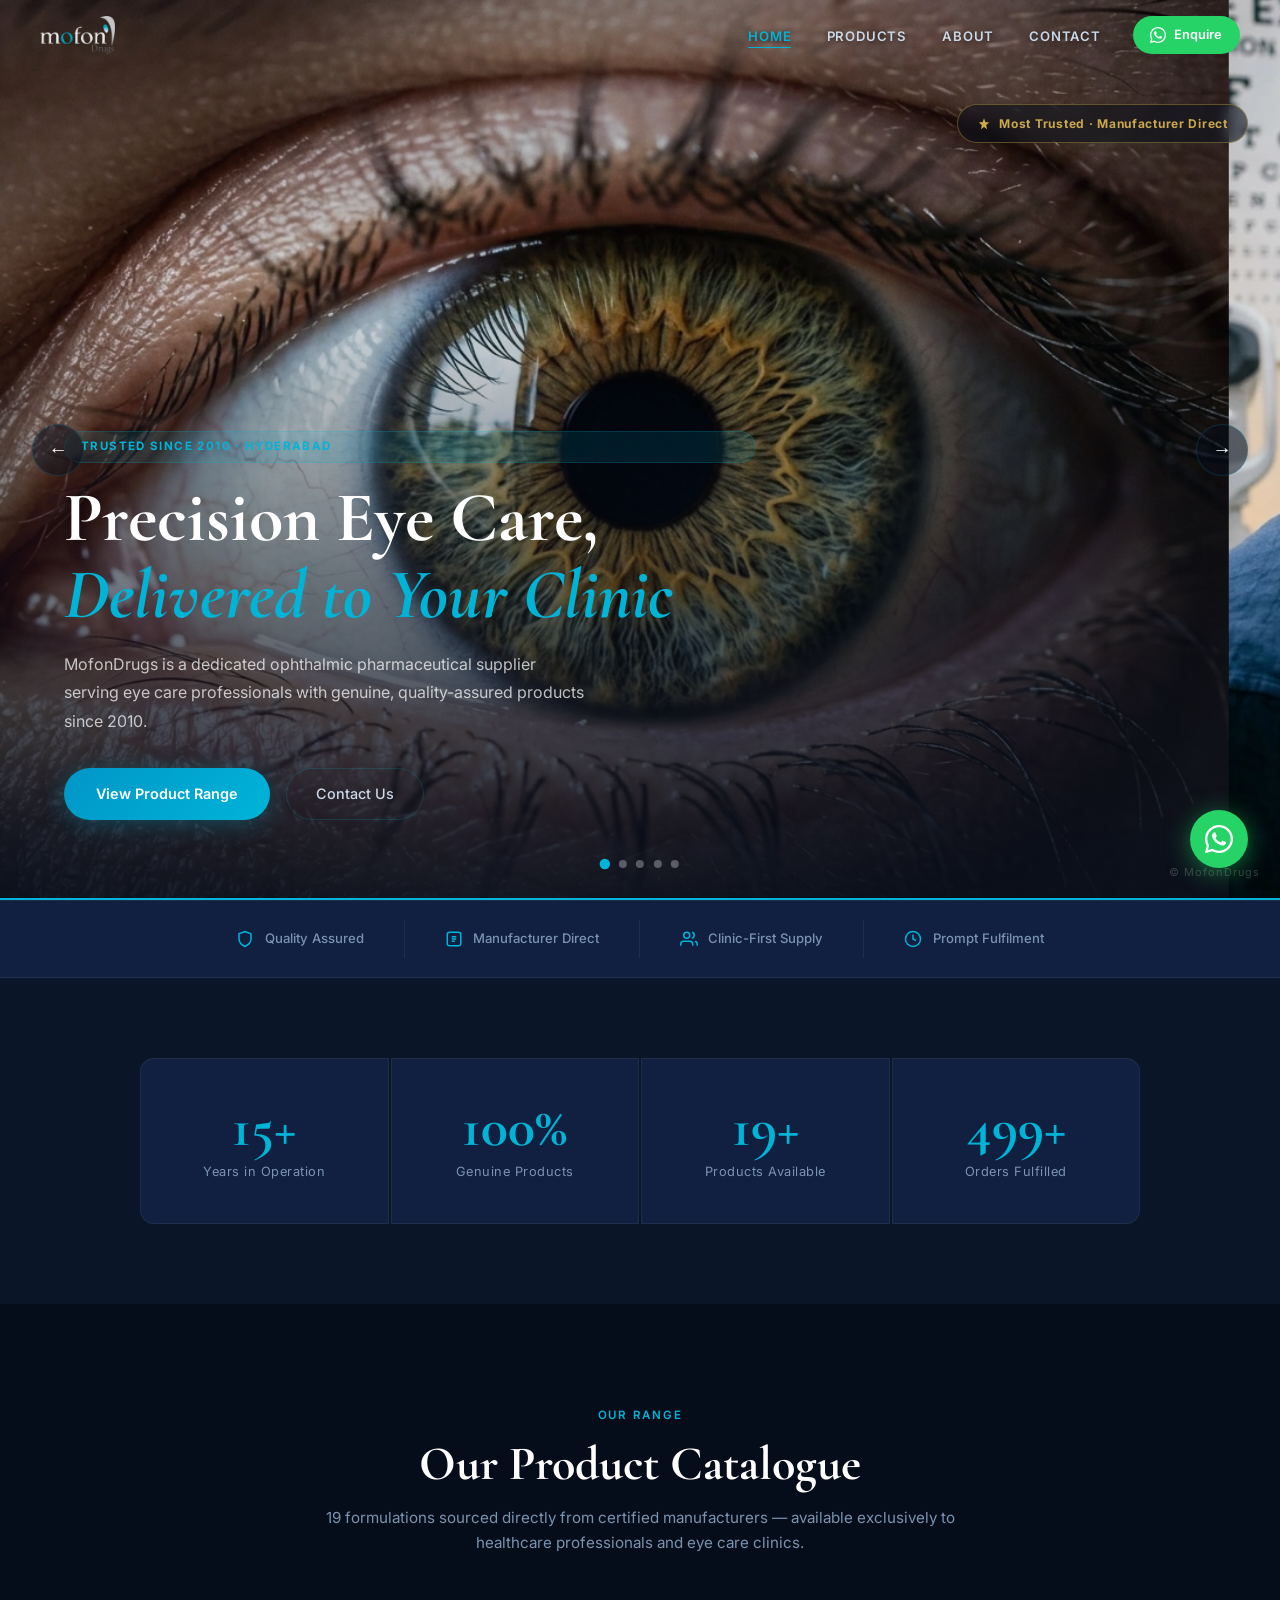
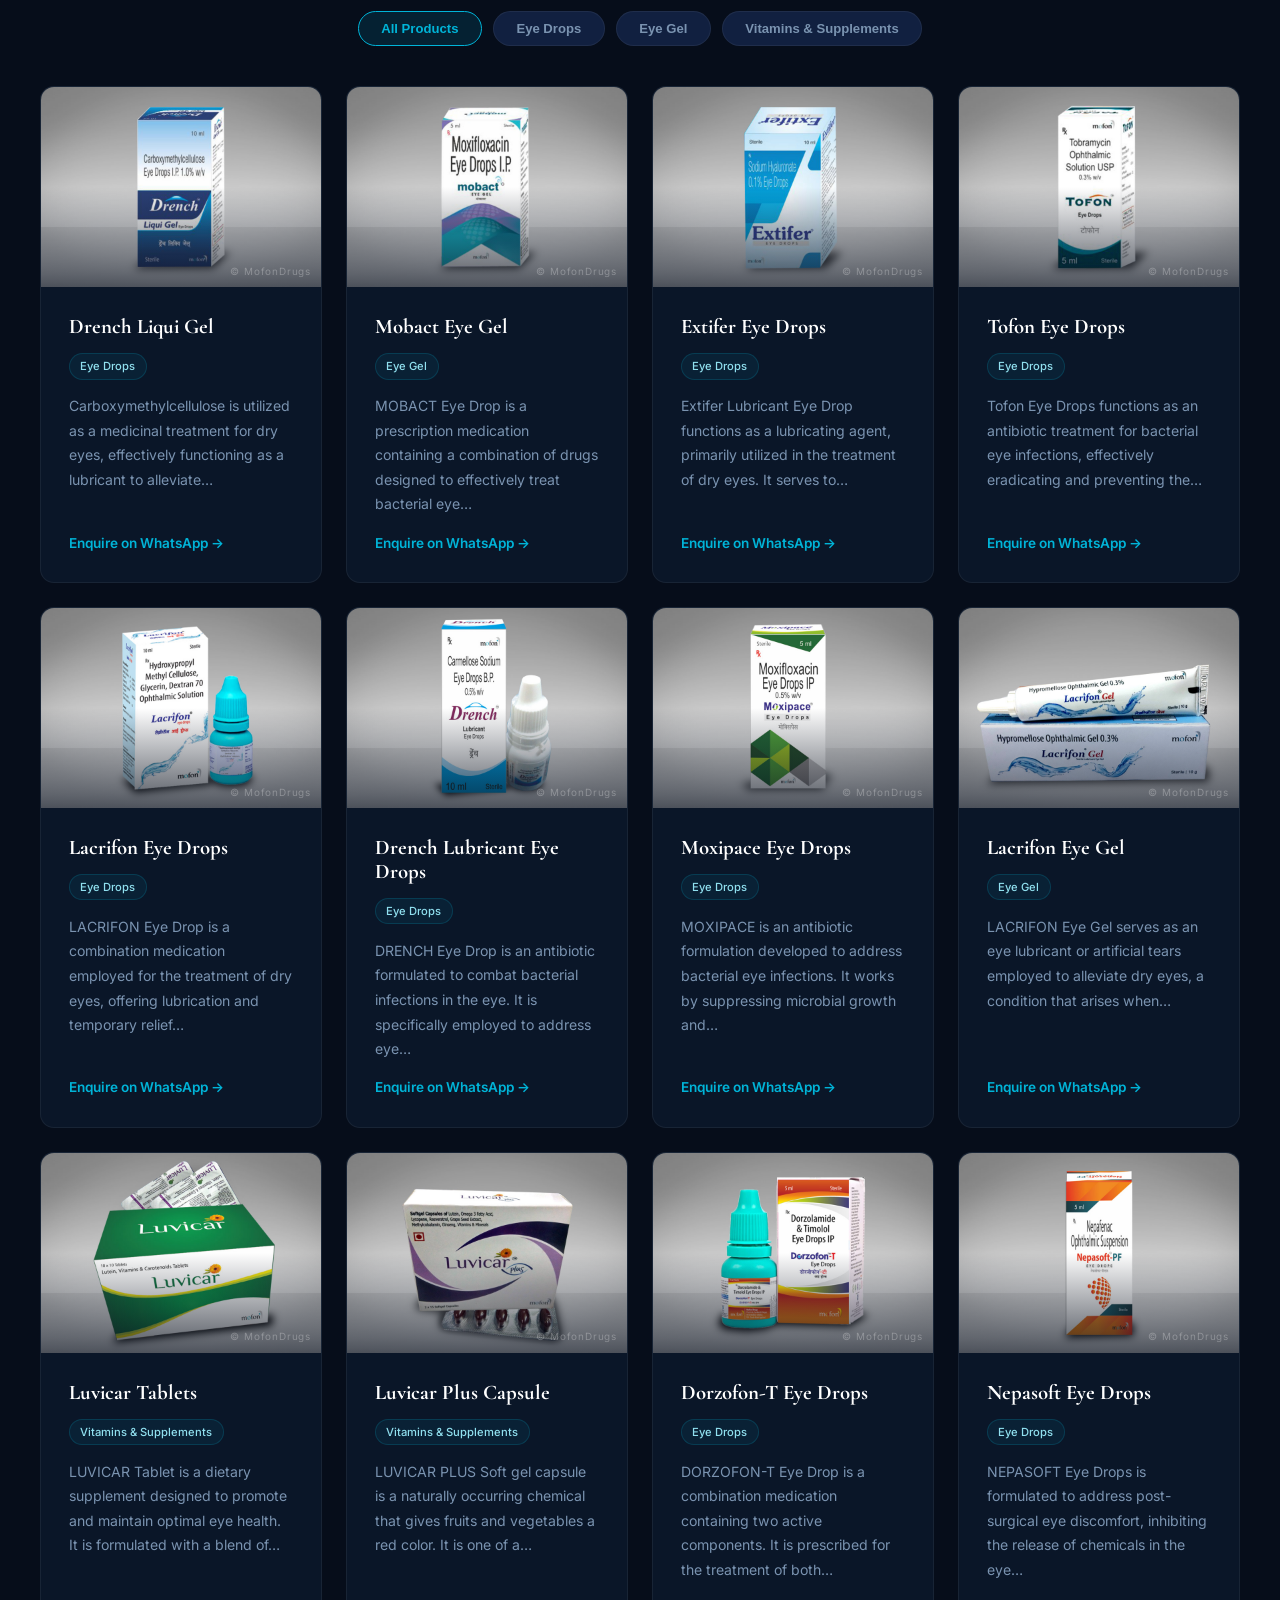
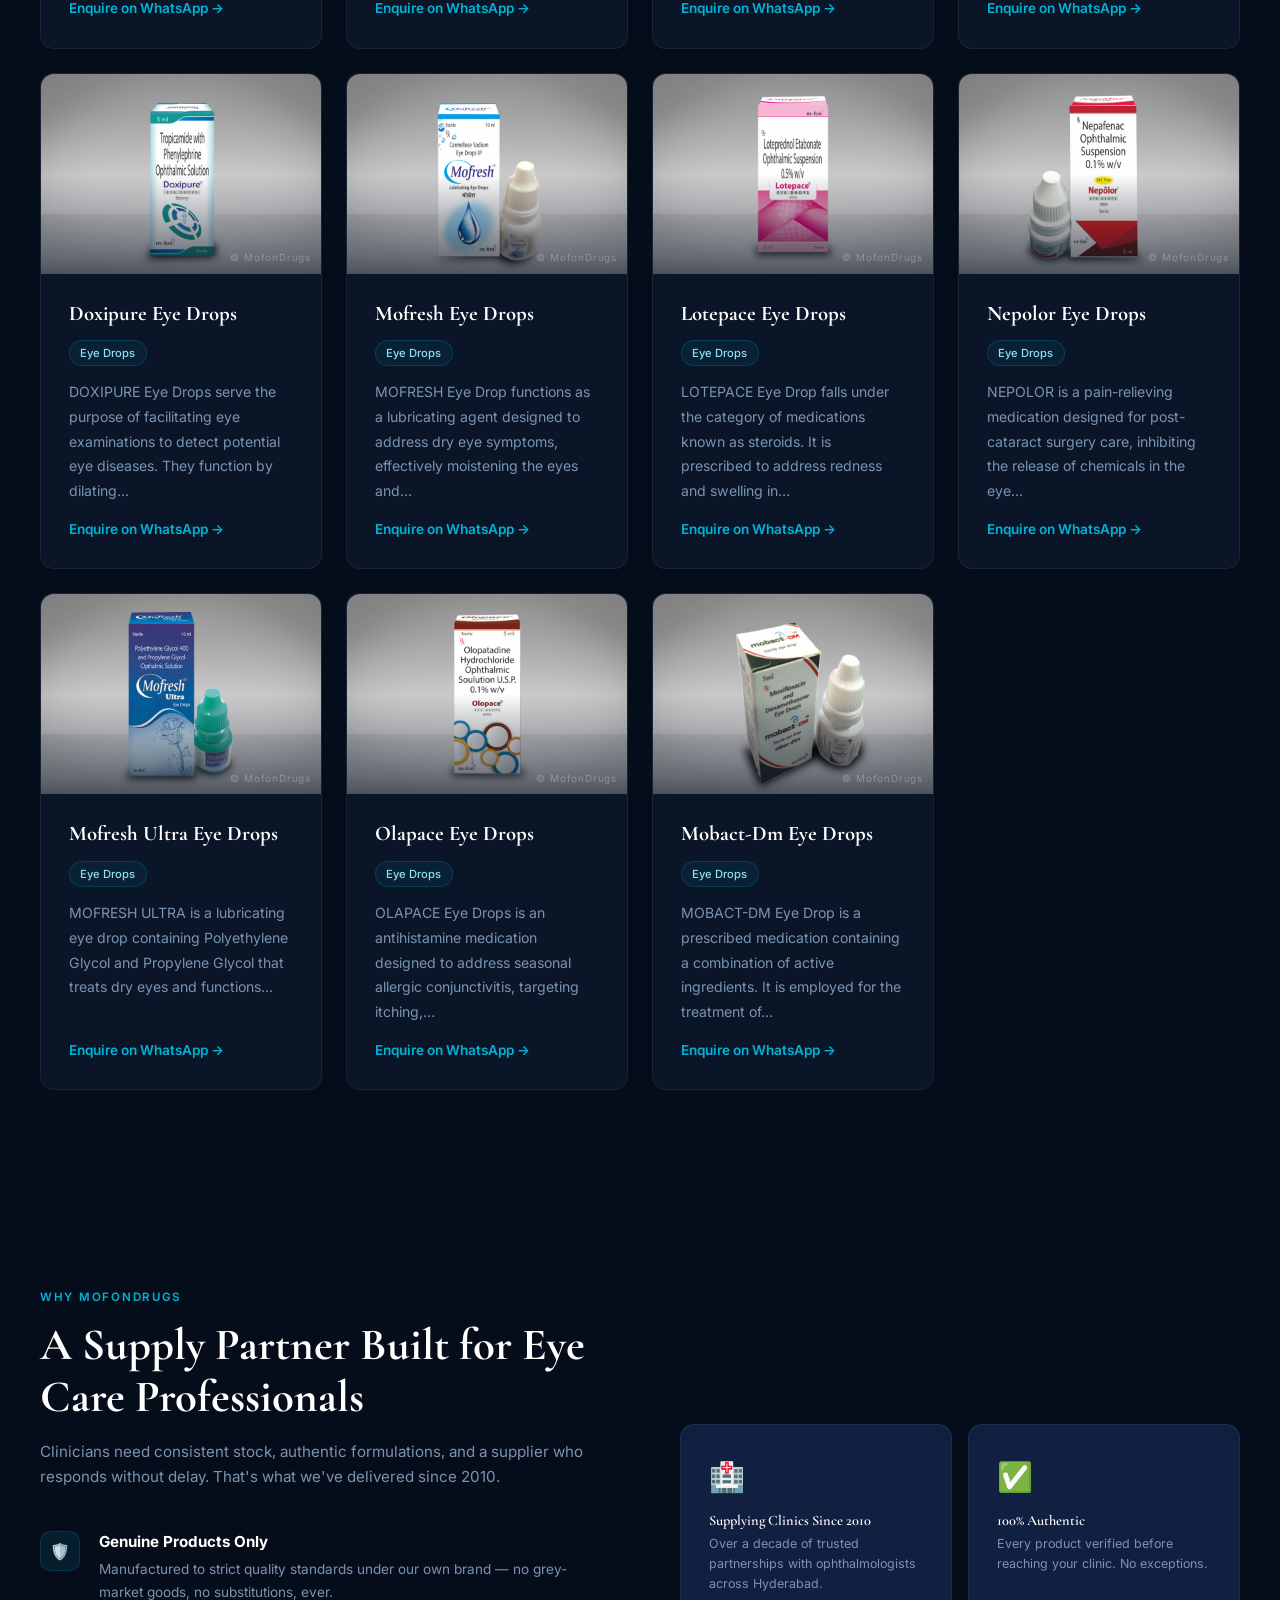
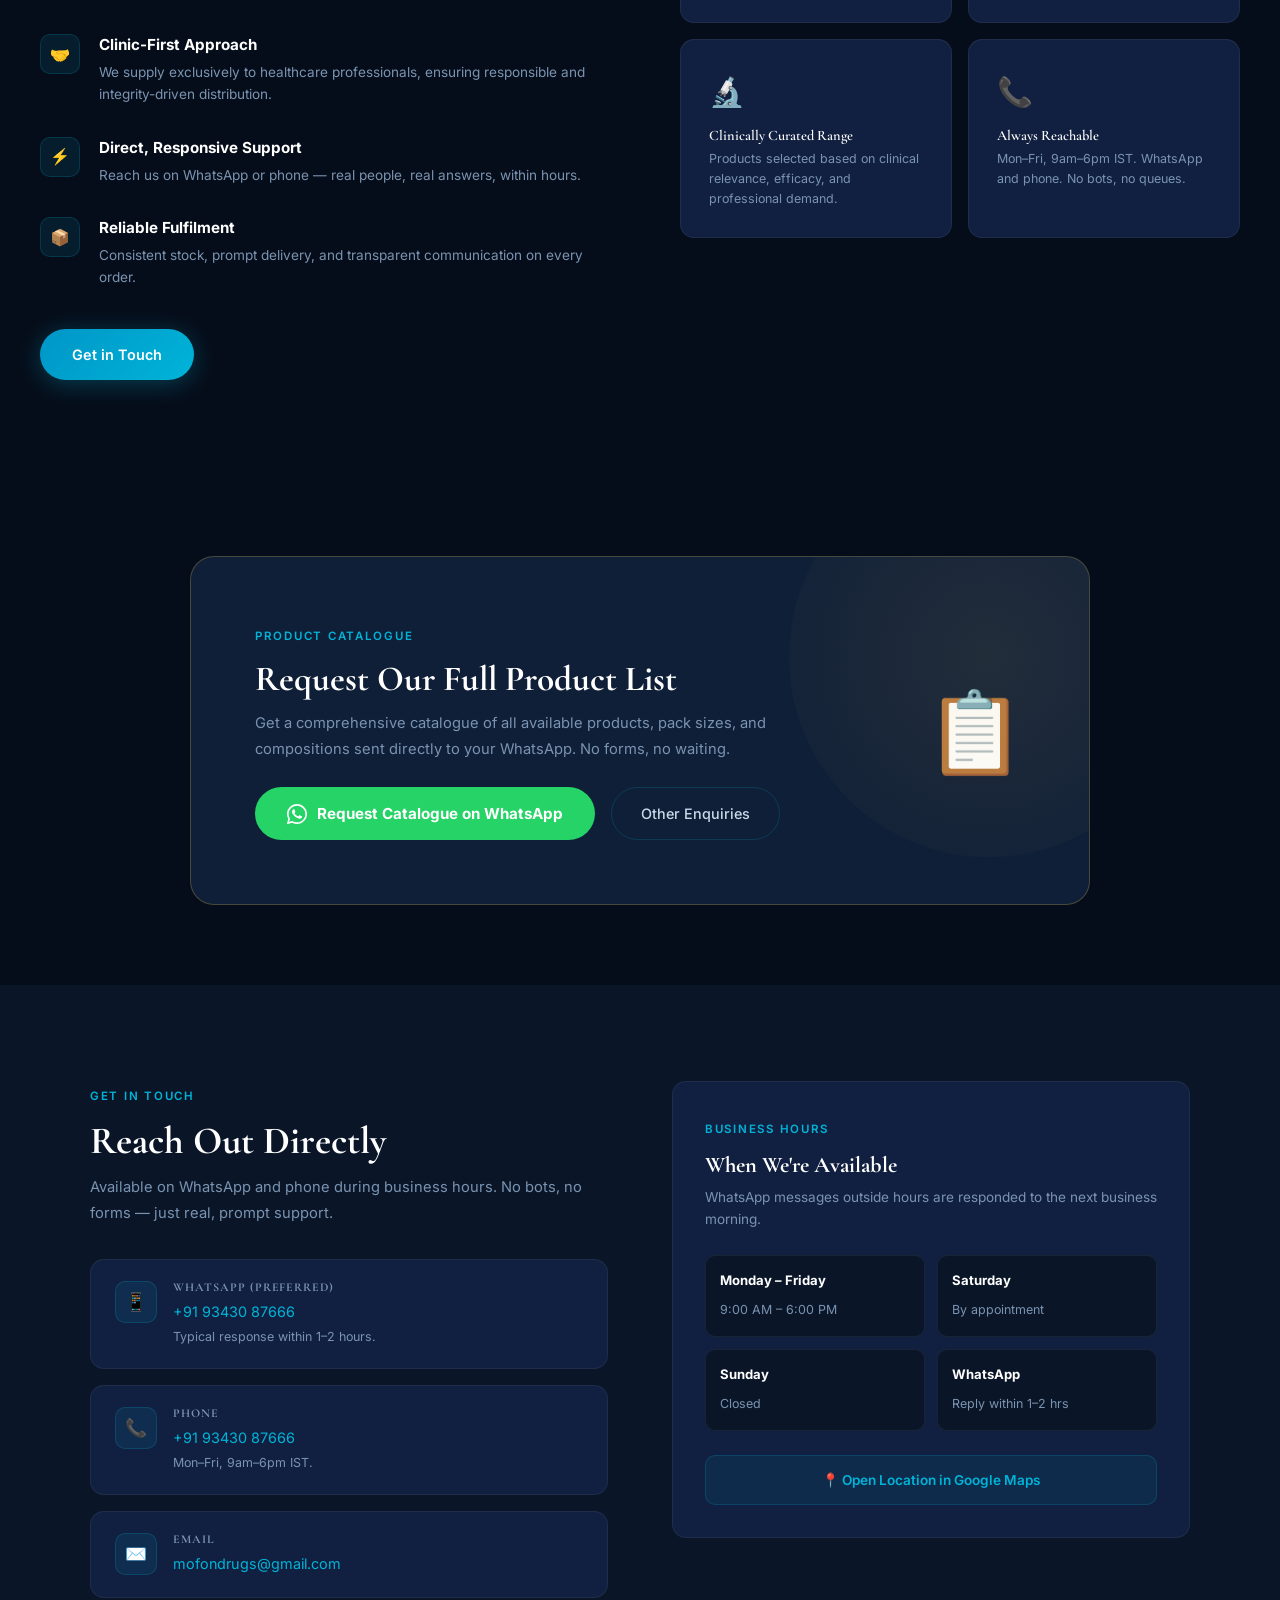
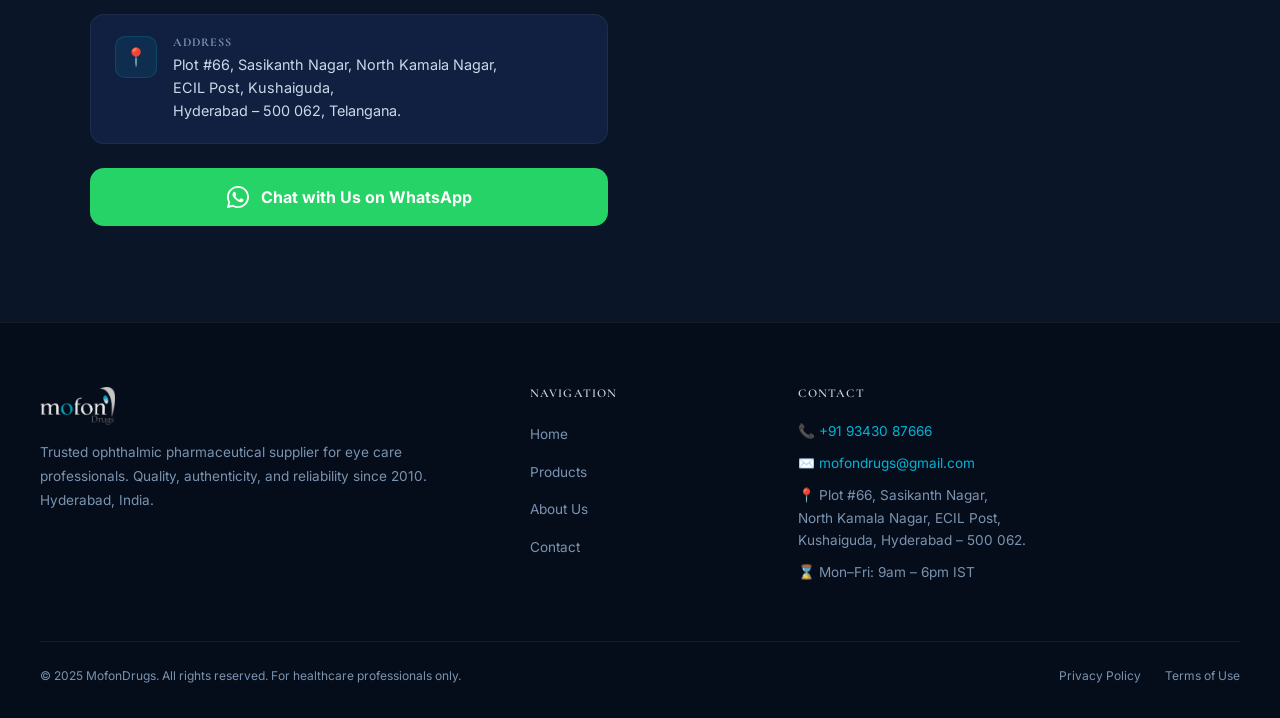
==== commit 0093696c: "Update index.html" ====
--- a/index.html
+++ b/index.html
@@ -495,6 +495,8 @@
 <a class="float-wa" href="https://wa.me/919343087666?text=Hello%20MofonDrugs%2C%20I%20would%20like%20to%20enquire." target="_blank" aria-label="WhatsApp">
   <svg width="28" height="28" viewBox="0 0 24 24" fill="white"><path d="M17.472 14.382c-.297-.149-1.758-.867-2.03-.967-.273-.099-.471-.148-.67.15-.197.297-.767.966-.94 1.164-.173.199-.347.223-.644.075-.297-.15-1.255-.463-2.39-1.475-.883-.788-1.48-1.761-1.653-2.059-.173-.297-.018-.458.13-.606.134-.133.298-.347.446-.52.149-.174.198-.298.298-.497.099-.198.05-.371-.025-.52-.075-.149-.669-1.612-.916-2.207-.242-.579-.487-.5-.669-.51-.173-.008-.371-.01-.57-.01-.198 0-.52.074-.792.372-.272.297-1.04 1.016-1.04 2.479 0 1.462 1.065 2.875 1.213 3.074.149.198 2.096 3.2 5.077 4.487.709.306 1.262.489 1.694.625.712.227 1.36.195 1.871.118.571-.085 1.758-.719 2.006-1.413.248-.694.248-1.289.173-1.413-.074-.124-.272-.198-.57-.347z"/><path d="M12 0C5.373 0 0 5.373 0 12c0 2.123.556 4.116 1.529 5.845L.057 23.428a.5.5 0 0 0 .614.614l5.638-1.476A11.946 11.946 0 0 0 12 24c6.627 0 12-5.373 12-12S18.627 0 12 0zm0 22c-1.907 0-3.693-.513-5.228-1.407l-.374-.22-3.882 1.016 1.034-3.794-.242-.389A9.956 9.956 0 0 1 2 12C2 6.477 6.477 2 12 2s10 4.477 10 10-4.477 10-10 10z"/></svg>
 </a>
+
+<script id="products-data" type="application/json">[{"id": "01_DRENCH_LIQUI-GEL", "name": "DRENCH LIQUI GEL", "sku": "01_DRENCH_LIQUI-GEL", "price": "Contact for price", "short_description": "Carboxymethylcellulose is utilized as a medicinal treatment for dry eyes, effectively functioning as a lubricant to alleviate irritation and discomfort stemming from eye dryness or exposure to wind and sunlight.", "description": "How Carboxymethylcellulose works Carboxymethylcellulose functions as a lubricating agent, mimicking the action of natural tears to offer transient relief from the burning sensation and discomfort caused by eye dryness.", "additional_info": "SKU: 01_DRENCH_LIQUI-GEL Category: Eye Drops", "categories": "Eye Drops", "category": "Eye Drops", "product_url": "https://mofondrugs.com/product/drench-liqui-gel/", "image_urls": ["https://mofondrugs.com/wp-content/uploads/2024/03/01_DRENCH_LIQUI-GEL.jpg"], "local_images": ["images/01_DRENCH_LIQUI-GEL_1.jpg"]}, {"id": "02_MOBACT-EYE-GEL", "name": "MOBACT EYE GEL", "sku": "02_MOBACT-EYE-GEL", "price": "Contact for price", "short_description": "MOBACT Eye Drop is a prescription medication containing a combination of drugs designed to effectively treat bacterial eye infections. It works by inhibiting bacterial growth and provides relief from symptoms such as redness, itching, and swelling. This eye drop should be applied exclusively to the affected eye, following the doctor’s prescribed dosage and duration. Prior to using this medication, it’s important to wash your hands thoroughly. It’s recommended to carefully review the label for usage instructions. It is crucial not to miss any doses and complete the entire treatment course, even if your symptoms improve. Prematurely discontinuing the medication can result in a resurgence or worsening of the infection.", "description": "In the management of bacterial eye infections, Mobact Eye Drop is employed to address conditions like conjunctivitis, commonly known as pink eye. It effectively halts the proliferation of bacteria responsible for the infection and provides relief from symptoms such as pain, swelling, redness, itching, or eye irritation. It is typically recommended to use this eye drop 2-3 times daily for a minimum of one week or as directed by your physician. While you may observe an improvement in your symptoms during the course of treatment, it is crucial to adhere to the full prescribed duration. Completing the entire treatment regimen ensures the complete eradication of the infection and reduces the risk of its recurrence.", "additional_info": "SKU: 02_MOBACT-EYE-GEL Category: Eye Gel", "categories": "Eye Gel", "category": "Eye Gel", "product_url": "https://mofondrugs.com/product/mobact-eye-gel/", "image_urls": ["https://mofondrugs.com/wp-content/uploads/2024/03/02_MOBACT-EYE-GEL.jpg"], "local_images": ["images/02_MOBACT-EYE-GEL_1.jpg"]}, {"id": "03_EXTIFER_EYE_DROPS", "name": "EXTIFER EYE DROPS", "sku": "03_EXTIFER_EYE_DROPS", "price": "Contact for price", "short_description": "Extifer Lubricant Eye Drop functions as a lubricating agent, primarily utilized in the treatment of dry eyes. It serves to moisten the eyes, providing relief from temporary discomfort and burning sensations. Furthermore, it plays a role in the management of corneal burns by creating a soothing protective layer that reduces irritation and safeguards the injured cornea. For application, Extifer Lubricant Eye Drop is typically used as needed, with the number of drops determined by your physician’s recommendation. It’s essential to wait for a minimum of 5-10 minutes before administering any other eye medication to the same eye to prevent dilution. Do not use the product if the seal is broken before opening, if the solution undergoes a color change, or becomes cloudy. Always maintain proper hand hygiene, and avoid touching the dropper’s tip to prevent potential eye contamination.", "description": "In the management of dry eyes, typically, your eyes naturally generate sufficient tears to facilitate smooth, comfortable movement and to eliminate dust and foreign particles. However, when the production of tears falls short, dryness, redness, and discomfort can ensue. Factors such as wind, sunlight, indoor heating, extended computer usage, and certain medications can contribute to dry eyes. Softvisc 0.1% Lubricant Eye Drop effectively maintains eye lubrication, offering relief from dryness and discomfort. This medication is generally considered safe with minimal side effects. If you wear soft contact lenses, it is advisable to remove them before applying the eye drops.", "additional_info": "SKU: 03_EXTIFER_EYE_DROPS Category: Eye Drops", "categories": "Eye Drops", "category": "Eye Drops", "product_url": "https://mofondrugs.com/product/extifer-eye-drops/", "image_urls": ["https://mofondrugs.com/wp-content/uploads/2024/03/03_EXTIFER_EYE_DROPS.jpg"], "local_images": ["images/03_EXTIFER_EYE_DROPS_1.jpg"]}, {"id": "04_TOFON_EYE_DROPS", "name": "TOFON EYE DROPS", "sku": "04_TOFON_EYE_DROPS", "price": "Contact for price", "short_description": "Tofon Eye Drops functions as an antibiotic treatment for bacterial eye infections, effectively eradicating and preventing the proliferation of infection-causing bacteria while relieving pain, redness, itching, and soreness.", "description": "Apply only to the affected eye. Carefully review the label for usage instructions and follow the specific dosage prescribed by your healthcare provider. Wash hands before application and complete the full treatment course to prevent infection recurrence.", "additional_info": "SKU: 04_TOFON_EYE_DROPS Category: Eye Drops", "categories": "Eye Drops", "category": "Eye Drops", "product_url": "https://mofondrugs.com/product/tofon-eye-drops/", "image_urls": ["https://mofondrugs.com/wp-content/uploads/2024/03/04_TOFON_EYE_DROPS.jpg"], "local_images": ["images/04_TOFON_EYE_DROPS_1.jpg"]}, {"id": "05_LACRIFON-EYE-DROPS", "name": "LACRIFON EYE DROPS", "sku": "05_LACRIFON-EYE-DROPS", "price": "Contact for price", "short_description": "LACRIFON Eye Drop is a combination medication employed for the treatment of dry eyes, offering lubrication and temporary relief from the burning sensation and discomfort resulting from eye dryness. This eye drop is specifically intended for use in the affected eye, following the doctor’s prescribed dosage and treatment duration. Before application, it is essential to ensure clean hands. It is advisable to carefully review the label for usage instructions. Do not miss any doses and complete the entire treatment regimen, even if you experience an improvement in your condition. Discontinuing the treatment prematurely may not fully resolve the issue.", "description": "In the management of dry eyes, this condition arises when your eyes fail to produce an adequate amount of tears to maintain moisture. Factors contributing to this can include prolonged computer use, specific medications, or environmental factors. LACRIFON Eye Drop effectively supplements moisture to your eyes, ensuring they remain well-lubricated. This, in turn, provides relief from the burning sensation and discomfort associated with dry eyes. It’s important to note that if you wear soft contact lenses, it’s advisable to remove them before applying LACRIFON Eye Drop.", "additional_info": "SKU: 05_LACRIFON-EYE-DROPS Category: Eye Drops", "categories": "Eye Drops", "category": "Eye Drops", "product_url": "https://mofondrugs.com/product/lacrifon-eye-drops/", "image_urls": ["https://mofondrugs.com/wp-content/uploads/2024/03/05_LACRIFON-EYE-DROPS.jpg"], "local_images": ["images/05_LACRIFON-EYE-DROPS_1.jpg"]}, {"id": "06_DRENCH-EYE-DROPS", "name": "DRENCH LUBRICANT EYE DROPS", "sku": "06_DRENCH-EYE-DROPS", "price": "Contact for price", "short_description": "DRENCH Eye Drop is an antibiotic formulated to combat bacterial infections in the eye. It is specifically employed to address eye infections caused by bacteria, effectively eliminating the bacteria responsible for these issues. DRENCH Eye Drop is instrumental in alleviating your symptoms and ultimately curing the underlying infection. To ensure its effectiveness, it is imperative to strictly adhere to your doctor’s instructions regarding the administration of this medication in the eye. It should be used consistently at the designated time intervals as prescribed by your physician. Avoid skipping any doses and complete the entire treatment course, even if you start to feel better. Prematurely discontinuing the medication may result in a resurgence or worsening of the infection.", "description": "When it comes to bacterial eye infections, DRENCH Eye Drop is an antibiotic medication that operates by halting the proliferation of the bacteria responsible for the infection. This medication effectively alleviates symptoms like pain, redness, itching, or soreness that arise due to eye infections. Your doctor will determine the appropriate dosage and treatment duration based on your specific condition. It is crucial to complete the entire prescribed treatment course to ensure the comprehensive eradication of the infection and to prevent its recurrence.", "additional_info": "SKU: 06_DRENCH-EYE-DROPS Category: Eye Drops", "categories": "Eye Drops", "category": "Eye Drops", "product_url": "https://mofondrugs.com/product/drench-lubricant-eye-drops/", "image_urls": ["https://mofondrugs.com/wp-content/uploads/2024/03/06_DRENCH-EYE-DROPS.jpg"], "local_images": ["images/06_DRENCH-EYE-DROPS_1.jpg"]}, {"id": "07_MOXIPACE-EYE-DROPS", "name": "MOXIPACE EYE DROPS", "sku": "07_MOXIPACE-EYE-DROPS", "price": "Contact for price", "short_description": "MOXIPACE is an antibiotic formulation developed to address bacterial eye infections. It works by suppressing microbial growth and alleviates symptoms like pain, redness, itching, or soreness resulting from eye infections.", "description": "For topical application only. Position the dropper near the eye without touching it directly, then gently dispense the medication onto the lower lid, wiping away any excess. Complete the full prescribed course as directed by your doctor, even after symptoms improve, to ensure thorough infection resolution and prevent recurrence.", "additional_info": "SKU: 07_MOXIPACE-EYE-DROPS Category: Eye Drops", "categories": "Eye Drops", "category": "Eye Drops", "product_url": "https://mofondrugs.com/product/moxipace-eye-drops/", "image_urls": ["https://mofondrugs.com/wp-content/uploads/2024/03/07_MOXIPACE-EYE-DROPS.jpg"], "local_images": ["images/07_MOXIPACE-EYE-DROPS_1.jpg"]}, {"id": "08_LACRIFON_EYE-GEL", "name": "LACRIFON EYE GEL", "sku": "08_LACRIFON_EYE-GEL", "price": "Contact for price", "short_description": "LACRIFON Eye Gel serves as an eye lubricant or artificial tears employed to alleviate dry eyes, a condition that arises when there is insufficient tear production to maintain proper eye lubrication. It effectively eases the discomfort and burning sensation associated with dry eyes by ensuring adequate eye lubrication. Typically, LACRIFON Eye Gel is used on an as-needed basis. Follow your doctor’s recommendation for the number of drops to use. To prevent dilution, allow at least 5-10 minutes to pass before administering any other eye medication in the same eye. Prior to usage, do not use the product if the seal is broken on the bottle, and always maintain proper hand hygiene. Avoid touching the end of the dropper to prevent potential eye infection. It’s important to note that this medication may require prolonged usage and can be safely used for as long as needed.", "description": "In the context of dry eyes, under typical circumstances, your eyes naturally generate an adequate quantity of natural tears, facilitating easy and comfortable movement while effectively removing dust and other particles. However, when tear production falls short, it can lead to dry, red, and painful eyes. Factors contributing to dry eyes include exposure to wind, sunlight, indoor heating, prolonged computer use, and certain medications. LACRIFON Eye Gel serves to maintain eye lubrication, effectively alleviating dryness and associated discomfort. Moreover, it plays a crucial role in safeguarding your eyes from potential injury and infection.", "additional_info": "SKU: 08_LACRIFON_EYE-GEL Category: Eye Gel", "categories": "Eye Gel", "category": "Eye Gel", "product_url": "https://mofondrugs.com/product/lacrifon-eye-gel/", "image_urls": ["https://mofondrugs.com/wp-content/uploads/2024/03/08_LACRIFON_EYE-GEL.jpg"], "local_images": ["images/08_LACRIFON_EYE-GEL_1.jpg"]}, {"id": "09_LUVICAR-TABLETS", "name": "LUVICAR TABLETS", "sku": "09_LUVICAR-TABLETS", "price": "Contact for price", "short_description": "LUVICAR Tablet is a dietary supplement designed to promote and maintain optimal eye health. It is formulated with a blend of essential carotenoids, such as Lutein, Zeaxanthin, Lycopene, and Beta carotene, which serve as potent antioxidants. These antioxidants play a crucial role in safeguarding the eyes from potential damage caused by free radicals. This supplement can be beneficial for various eye-related conditions, including age-related macular degeneration, cataracts, glaucoma, dry eye syndrome, blurred vision, and retinitis pigmentosa.", "description": "Key Benefits: The carotenoids found in LUVICAR Tablet, such as Lutein, act as antioxidants, potentially shielding the eyes from harm caused by free radicals. These carotenoids in LUVICAR Tablet are believed to enhance visual function and provide protection against age-related macular degeneration, cataracts, and other eye-related conditions. Studies suggest that Lutein can alleviate eye strain resulting from exposure to digital screens and other sources of blue light. LUVICAR Tablet may aid in the management of dry eye symptoms by stimulating tear production and reducing inflammation in the eyes.", "additional_info": "SKU: 09_LUVICAR-TABLETS Category: Vitamins & Supplements", "categories": "Vitamins & Supplements", "category": "Vitamins & Supplements", "product_url": "https://mofondrugs.com/product/luvicar-tablets/", "image_urls": ["https://mofondrugs.com/wp-content/uploads/2024/03/09_LUVICAR-TABLETS.jpg"], "local_images": ["images/09_LUVICAR-TABLETS_1.jpg"]}, {"id": "10_LUVICAR-CAPSULE", "name": "LUVICAR PLUS CAPSULE", "sku": "10_LUVICAR-CAPSULE", "price": "Contact for price", "short_description": "LUVICAR PLUS Soft gel capsule is a naturally occurring chemical that gives fruits and vegetables a red color. It is one of a number of pigments called carotenoids. Lycopene is found in tomatoes, watermelons, red oranges product into a form that is easier for the body to use. The lycopene in supplements is about as easy for the body to use as lycopene found in food.", "description": "LUVICAR PLUS Capsule is a dietary supplement designed to address nutritional deficiencies resulting from inadequate dietary intake or specific medical conditions. These capsules are rich in antioxidants and consist of omega-3 fatty acids, a blend of carotenoids, alpha-lipoic acid, lycopene, as well as essential minerals like chromium, selenium, zinc, manganese, and copper. This supplement effectively combats oxidative stress, protecting cells from the harmful effects of free radicals. Additionally, it supports cardiovascular well-being and helps regulate cholesterol levels in the body.", "additional_info": "SKU: 10_LUVICAR-CAPSULE Category: Vitamins & Supplements", "categories": "Vitamins & Supplements", "category": "Vitamins & Supplements", "product_url": "https://mofondrugs.com/product/luvicar-plus-capsule/", "image_urls": ["https://mofondrugs.com/wp-content/uploads/2024/03/10_LUVICAR-CAPSULE.jpg"], "local_images": ["images/10_LUVICAR-CAPSULE_1.jpg"]}, {"id": "11_DORZOFON-T-EYE-DROPS", "name": "DORZOFON-T EYE DROPS", "sku": "11_DORZOFON-T-EYE-DROPS", "price": "Contact for price", "short_description": "DORZOFON-T Eye Drop is a combination medication containing two active components. It is prescribed for the treatment of both glaucoma and ocular hypertension. Its mechanism of action involves reducing the production of fluid (aqueous humor) in the eye, thereby alleviating intraocular pressure and relieving associated symptoms. This eye drop should be administered exclusively in the affected eye, adhering to the dosage and duration recommended by your doctor. Before usage, carefully review the label for precise instructions. Ensure you have thoroughly washed your hands. It is crucial to use the medication in the exact prescribed dose, avoiding both excessive and insufficient amounts. Adhere to your doctor’s guidance or the label instructions meticulously.", "description": "Glaucoma, an eye disease, can inflict harm upon the crucial optic nerve, vital for maintaining proper vision. This harm is frequently the result of elevated pressure within the eye. DORZOFON-T Eye Drop is employed to mitigate both swelling and intraocular pressure, thereby aiding in averting glaucoma-related complications like vision loss and enhancing overall visual acuity. This medication can be utilized either independently or in conjunction with other eye drops. It’s essential to note that glaucoma is not preventable; however, its early detection is possible through regular checkups and frequent monitoring.", "additional_info": "SKU: 11_DORZOFON-T-EYE-DROPS Category: Eye Drops", "categories": "Eye Drops", "category": "Eye Drops", "product_url": "https://mofondrugs.com/product/dorzofon-t-eye-drops/", "image_urls": ["https://mofondrugs.com/wp-content/uploads/2024/03/11_DORZOFON-T-EYE-DROPS.jpg"], "local_images": ["images/11_DORZOFON-T-EYE-DROPS_1.jpg"]}, {"id": "12_NEPASOFT-EYE-DROPS", "name": "NEPASOFT EYE DROPS", "sku": "12_NEPASOFT-EYE-DROPS", "price": "Contact for price", "short_description": "NEPASOFT Eye Drops is formulated to address post-surgical eye discomfort, inhibiting the release of chemicals in the eye responsible for pain and swelling following procedures such as cataract surgery.", "description": "NEPASOFT alleviates pain, redness, swelling, itching, and excessive tearing following cataract surgery, helping patients resume daily activities more comfortably. Wash hands before use and follow your doctor's prescribed dosage, allowing roughly five minutes between applications. Contact lens wearers should remove lenses before application and wait at least 15 minutes before reinsertion. Improvement should be observed within a week; consult your doctor if symptoms persist.", "additional_info": "SKU: 12_NEPASOFT-EYE-DROPS Category: Eye Drops", "categories": "Eye Drops", "category": "Eye Drops", "product_url": "https://mofondrugs.com/product/nepasoft-eye-drops/", "image_urls": ["https://mofondrugs.com/wp-content/uploads/2024/03/12_NEPASOFT-EYE-DROPS.jpg"], "local_images": ["images/12_NEPASOFT-EYE-DROPS_1.jpg"]}, {"id": "13_DOXIPURE-EYE-DROPS", "name": "DOXIPURE EYE DROPS", "sku": "13_DOXIPURE-EYE-DROPS", "price": "Contact for price", "short_description": "DOXIPURE Eye Drops serve the purpose of facilitating eye examinations to detect potential eye diseases. They function by dilating the pupils, enabling the doctor to closely examine the eyes. These eye drops are intended exclusively for external use. Follow the dosage and duration prescribed by your doctor. Be careful not to touch the dropper’s tip to any surface to prevent contamination of the eye drops.", "description": "DOXIPURE Eye Drops is a medication designed to expand the pupil of the eye, facilitating comprehensive eye examinations. Additionally, it offers relief from eye discomfort by relaxing the eye muscles. This medication typically begins to take effect within minutes and its impact can endure for up to 24 hours or even longer. If you experience persistent blurred vision, light sensitivity, or dilated pupils several days after your examination, it is advisable to inform your doctor.", "additional_info": "SKU: 13_DOXIPURE-EYE-DROPS Category: Eye Drops", "categories": "Eye Drops", "category": "Eye Drops", "product_url": "https://mofondrugs.com/product/doxipure-eye-drops/", "image_urls": ["https://mofondrugs.com/wp-content/uploads/2024/03/13_DOXIPURE-EYE-DROPS.jpg"], "local_images": ["images/13_DOXIPURE-EYE-DROPS_1.jpg"]}, {"id": "14_MOFRESH-EYE-DROPS", "name": "MOFRESH EYE DROPS", "sku": "14_MOFRESH-EYE-DROPS", "price": "Contact for price", "short_description": "MOFRESH Eye Drop functions as a lubricating agent designed to address dry eye symptoms, effectively moistening the eyes and providing relief from temporary discomfort and burning sensations. It also helps manage corneal burns by creating a soothing protective layer that minimizes irritation.", "description": "MOFRESH Eye Drop maintains eye lubrication when natural tear production is insufficient. Dry eyes can result from environmental factors like wind and sunlight, as well as lifestyle habits such as extended screen time. Apply as needed, following your physician's dosage recommendations, allowing 5-10 minutes before administering any other eye medication to the same eye. Verify the seal remains intact before use and maintain good hygiene practices. Contact lens wearers should remove lenses prior to application.", "additional_info": "SKU: 14_MOFRESH-EYE-DROPS Category: Eye Drops", "categories": "Eye Drops", "category": "Eye Drops", "product_url": "https://mofondrugs.com/product/mofresh-eye-drops/", "image_urls": ["https://mofondrugs.com/wp-content/uploads/2024/03/14_MOFRESH-EYE-DROPS.jpg"], "local_images": ["images/14_MOFRESH-EYE-DROPS_1.jpg"]}, {"id": "15_LOTEPACE-EYE-DROPS", "name": "LOTEPACE EYE DROPS", "sku": "15_LOTEPACE-EYE-DROPS", "price": "Contact for price", "short_description": "LOTEPACE Eye Drop falls under the category of medications known as steroids. It is prescribed to address redness and swelling in the eyes resulting from infections or allergies. This medication offers relief from symptoms such as redness, itching, and soreness by inhibiting the release of inflammation-causing substances in the body. Prior to initial use, never use LOTEPACE Eye Drop if the seal is broken. Ensure proper hand hygiene before application. If you wear contact lenses, be sure to remove them and wait at least 15 minutes after administering the drops before reinserting them.", "description": "LOTEPACE Eye Drop effectively alleviates symptoms including pain, redness, swelling, itching, and excessive tearing resulting from infections or allergies affecting the eyes. Its mechanism of action involves reducing the production of specific chemicals responsible for eye inflammation. By doing so, it facilitates the resumption of your daily activities with greater ease. To maximize its benefits, adhere to your prescribed usage. If there is no noticeable improvement even after a week, it is advisable to consult with your doctor for further guidance.", "additional_info": "SKU: 15_LOTEPACE-EYE-DROPS Category: Eye Drops", "categories": "Eye Drops", "category": "Eye Drops", "product_url": "https://mofondrugs.com/product/lotepace-eye-drops/", "image_urls": ["https://mofondrugs.com/wp-content/uploads/2024/03/15_LOTEPACE-EYE-DROPS.jpg"], "local_images": ["images/15_LOTEPACE-EYE-DROPS_1.jpg"]}, {"id": "16_NEPOLOR_EYE-DROPS", "name": "NEPOLOR EYE DROPS", "sku": "16_NEPOLOR_EYE-DROPS", "price": "Contact for price", "short_description": "NEPOLOR is a pain-relieving medication designed for post-cataract surgery care, inhibiting the release of chemicals in the eye that cause discomfort and inflammation to promote faster healing.", "description": "NEPOLOR addresses post-surgical pain, redness, swelling, itching, and excessive tearing, helping patients resume daily activities with greater ease. Use with clean hands, follow prescribed drop quantities exactly, and wait roughly 5 minutes between drops. Remove contact lenses before application and wait 15 minutes before reinsertion. Consult your doctor if there is no improvement after one week of use.", "additional_info": "SKU: 16_NEPOLOR_EYE-DROPS Category: Eye Drops", "categories": "Eye Drops", "category": "Eye Drops", "product_url": "https://mofondrugs.com/product/nepolor-eye-drops/", "image_urls": ["https://mofondrugs.com/wp-content/uploads/2024/03/16_NEPOLOR_EYE-DROPS.jpg"], "local_images": ["images/16_NEPOLOR_EYE-DROPS_1.jpg"]}, {"id": "17_MOFRESH-ULTRA-EYE-DROPS", "name": "MOFRESH ULTRA EYE DROPS", "sku": "17_MOFRESH-ULTRA-EYE-DROPS", "price": "Contact for price", "short_description": "MOFRESH ULTRA is a lubricating eye drop containing Polyethylene Glycol and Propylene Glycol that treats dry eyes and functions similarly to natural tears, providing relief from burning, discomfort, redness, and swelling.", "description": "MOFRESH ULTRA should be applied only to affected eyes at dosages prescribed by a healthcare provider. Wash hands thoroughly before application, review the label carefully, and follow your doctor's specific recommendations regarding dosage amount and treatment duration, avoiding both overuse and underuse.", "additional_info": "SKU: 17_MOFRESH-ULTRA-EYE-DROPS Category: Eye Drops", "categories": "Eye Drops", "category": "Eye Drops", "product_url": "https://mofondrugs.com/product/mofresh-ultra-eye-drops/", "image_urls": ["https://mofondrugs.com/wp-content/uploads/2024/03/17_MOFRESH-ULTRA-EYE-DROPS.jpg"], "local_images": ["images/17_MOFRESH-ULTRA-EYE-DROPS_1.jpg"]}, {"id": "18_OLAPACE-EYE-DROPS", "name": "OLAPACE EYE DROPS", "sku": "18_OLAPACE-EYE-DROPS", "price": "Contact for price", "short_description": "OLAPACE Eye Drops is an antihistamine medication designed to address seasonal allergic conjunctivitis, targeting itching, redness, and swelling caused by common allergens such as pollen, dust, and animal fur.", "description": "Follow your physician's dosing schedule precisely and complete the full treatment course even if symptoms resolve. Temporary side effects like burning, pain, and eye irritation may occur but are typically transient. OLAPACE has minimal serious side effects and produces less drowsiness compared to alternative antihistamines; it may only be needed on symptomatic days.", "additional_info": "SKU: 18_OLAPACE-EYE-DROPS Category: Eye Drops", "categories": "Eye Drops", "category": "Eye Drops", "product_url": "https://mofondrugs.com/product/olapace-eye-drops/", "image_urls": ["https://mofondrugs.com/wp-content/uploads/2024/03/18_OLAPACE-EYE-DROPS.jpg"], "local_images": ["images/18_OLAPACE-EYE-DROPS_1.jpg"]}, {"id": "19_MOBACT-EYE-DROPS", "name": "MOBACT-DM EYE DROPS", "sku": "19_MOBACT-EYE-DROPS", "price": "Contact for price", "short_description": "MOBACT-DM Eye Drop is a prescribed medication containing a combination of active ingredients. It is employed for the treatment of bacterial eye infections, effectively inhibiting bacterial growth and providing relief from symptoms like redness, itching, and swelling. When using MOBACT-DM Eye Drop, it is crucial to apply it exclusively to the affected eye, following your doctor’s prescribed dosage and treatment duration. Before usage, ensure proper hand washing. It is advisable to carefully review the label for usage instructions. Avoid skipping any doses and complete the entire treatment regimen, even if you start feeling better. Prematurely discontinuing the medication may result in a resurgence or worsening of the infection.", "description": "MOBACT-DM Eye Drop is employed in the treatment of bacterial eye infections, including conditions like conjunctivitis or pink eye. It effectively inhibits the growth of bacteria responsible for causing these infections and provides relief from associated symptoms such as pain, swelling, redness, itching, or eye irritation. For optimal results, apply it 2-3 times a day for at least one week or as per your doctor’s prescription. While you may experience symptom improvement during the course of treatment, it is crucial to complete the entire prescribed regimen. Doing so ensures complete eradication of the infection and helps prevent its recurrence.", "additional_info": "SKU: 19_MOBACT-EYE-DROPS Category: Eye Drops", "categories": "Eye Drops", "category": "Eye Drops", "product_url": "https://mofondrugs.com/product/mobact-dm-eye-drops/", "image_urls": ["https://mofondrugs.com/wp-content/uploads/2024/03/19_MOBACT-EYE-DROPS.jpg"], "local_images": ["images/19_MOBACT-EYE-DROPS_1.jpg"]}]</script>
 
 <script>
   /* COPY PROTECTION */
@@ -603,7 +605,7 @@
   /* PRODUCTS GRID */
   function titleCase(s){return s.toLowerCase().replace(/\b\w/g,c=>c.toUpperCase());}
   const grid=document.getElementById('productsGrid');
-  fetch('products.json').then(r=>r.json()).then(products=>{
+  Promise.resolve(JSON.parse(document.getElementById('products-data').textContent)).then(products=>{
     function render(filter){
       const list=products.filter(p=>filter==='All'||p.category===filter);
       grid.innerHTML=list.map(p=>{
